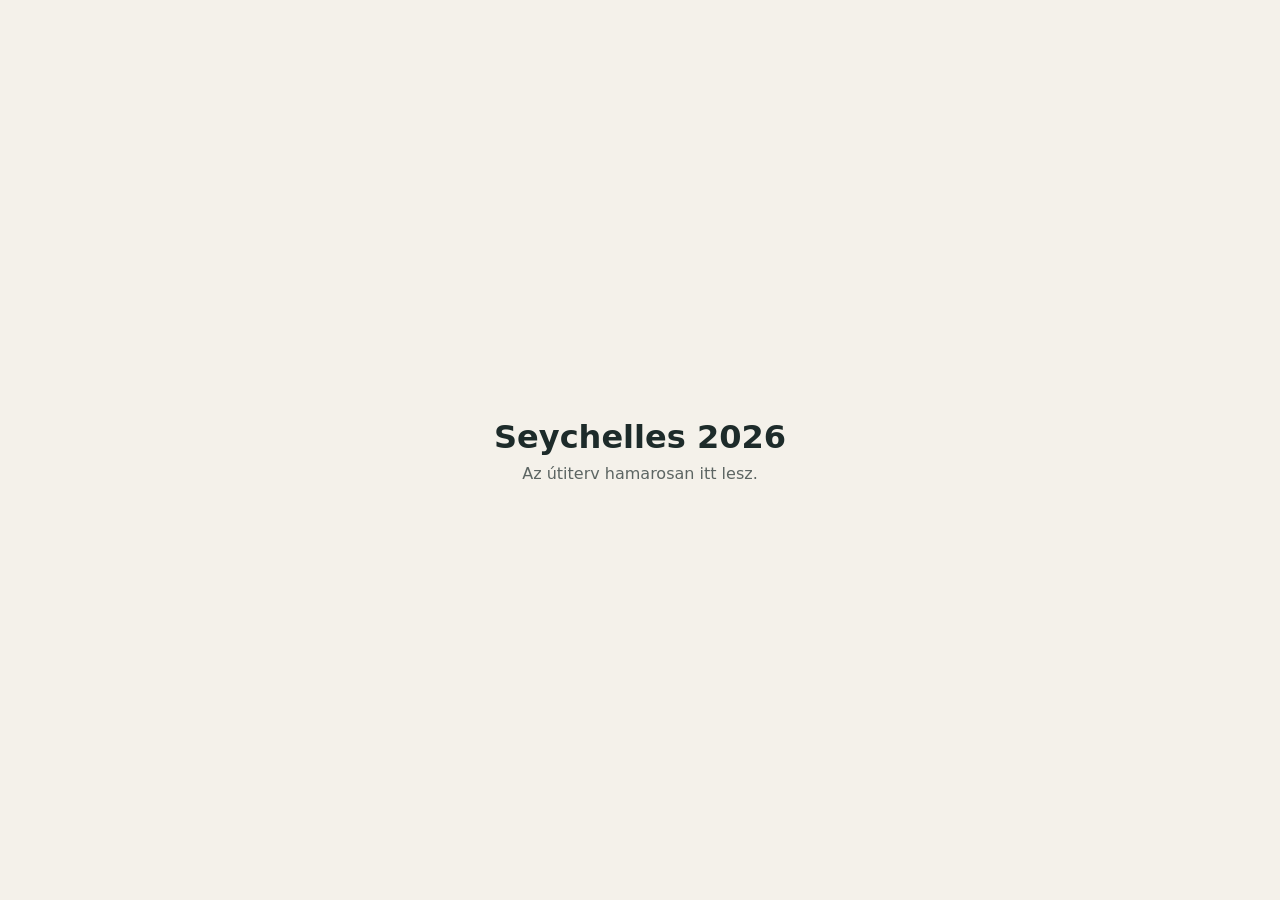
==== index.html @ c66d7e09 "update 2026-10-11 10:56" ====
<!doctype html>
<html lang="hu">
<head>
<meta charset="utf-8">
<meta name="viewport" content="width=device-width, initial-scale=1">
<meta name="robots" content="noindex, nofollow">
<title>Seychelles 2026</title>
<style>
  body { margin: 0; min-height: 100vh; display: grid; place-items: center; font-family: system-ui, sans-serif; background: #f4f1ea; color: #1d2b2a; padding: 16px; box-sizing: border-box; }
  main { max-width: 32rem; text-align: center; }
  h1 { font-weight: 600; margin: 0 0 .5rem; }
  p { margin: 0; opacity: .7; }
</style>
</head>
<body>
<main>
  <h1>Seychelles 2026</h1>
  <p>Az útiterv hamarosan itt lesz.</p>
</main>
</body>
</html>
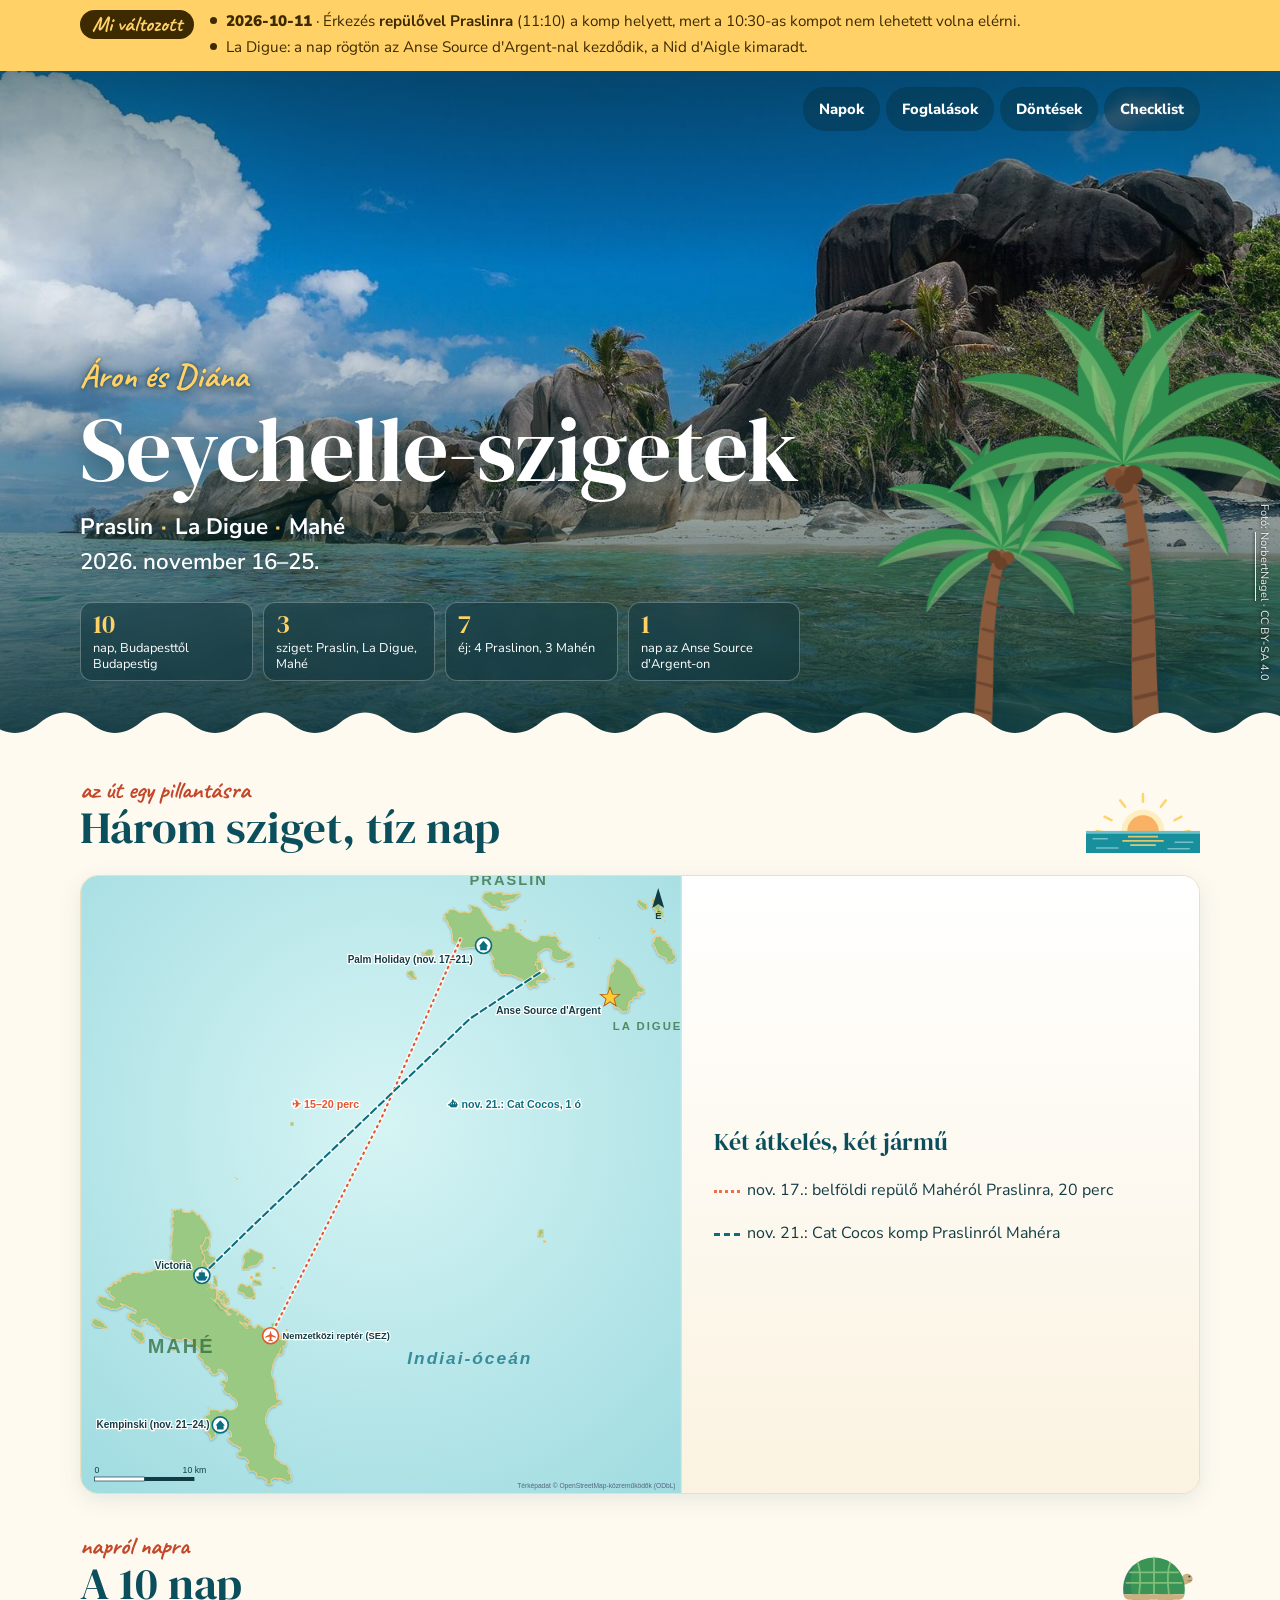
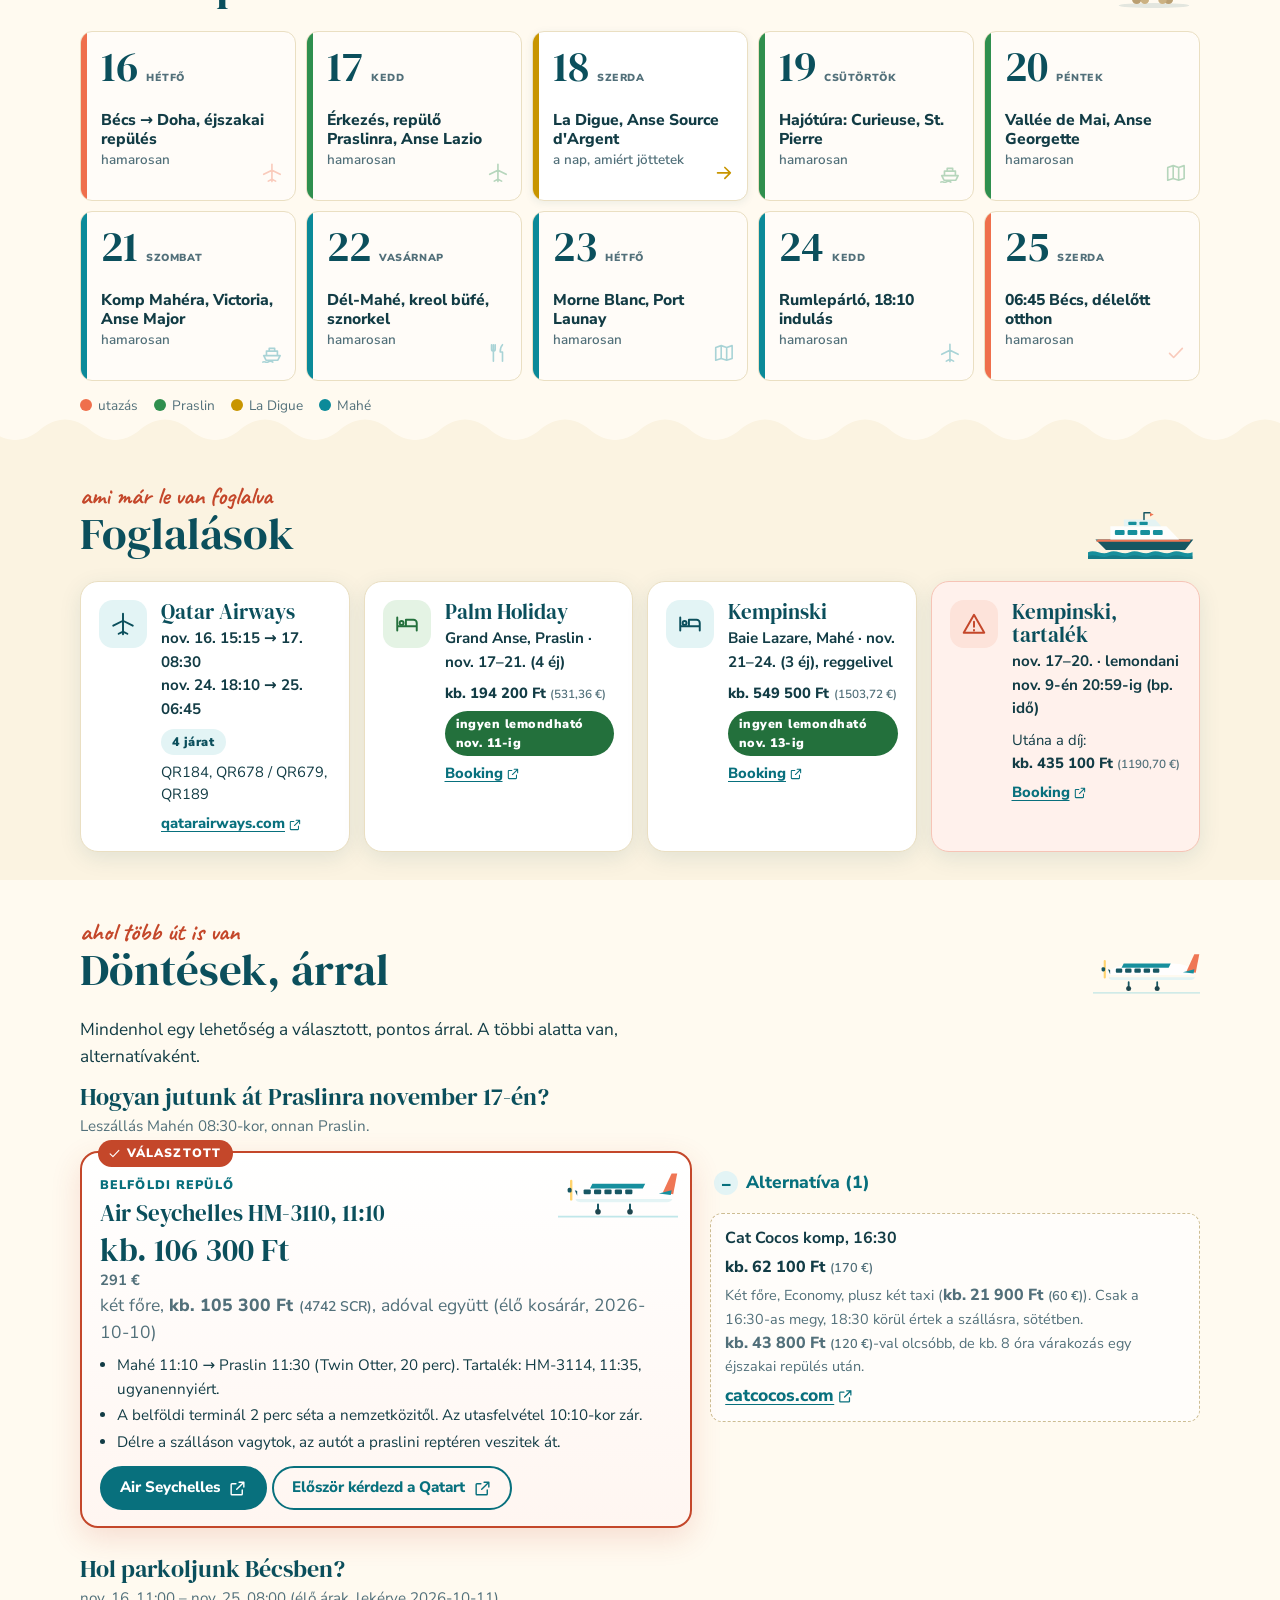
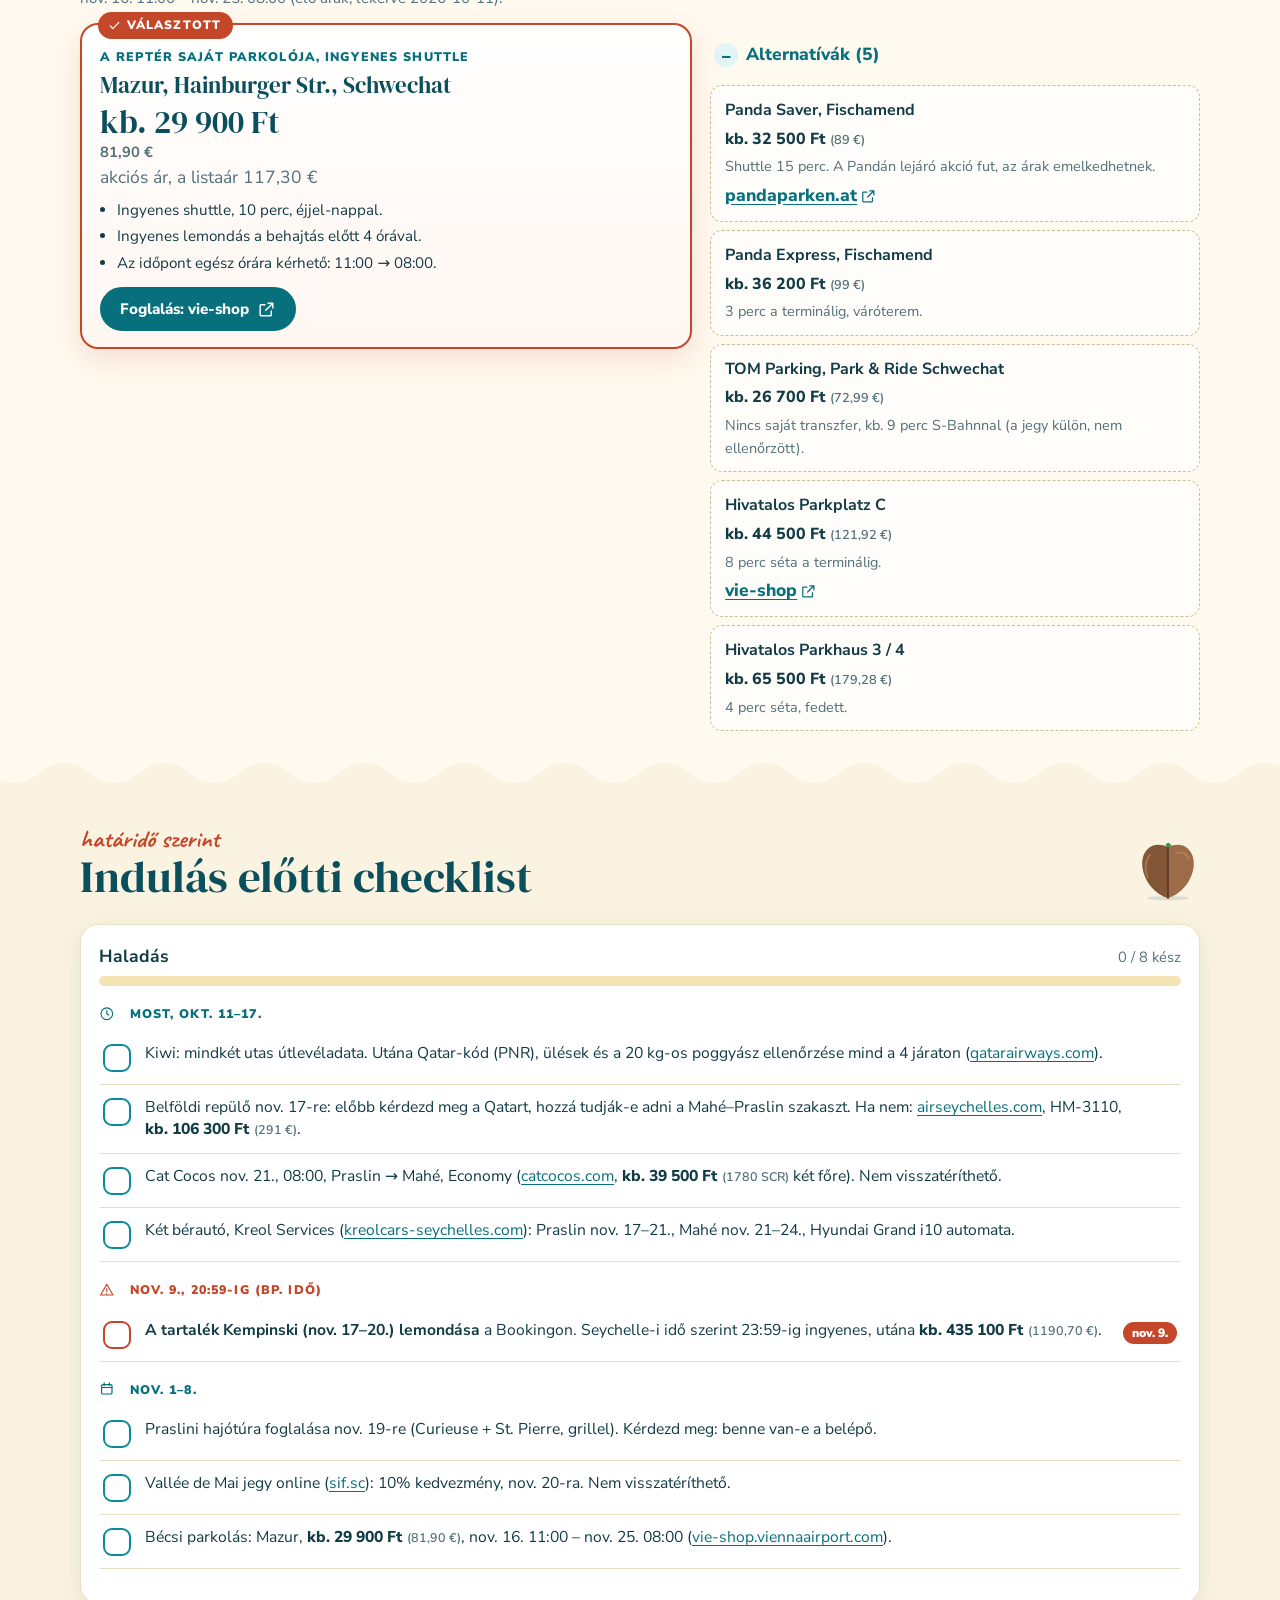
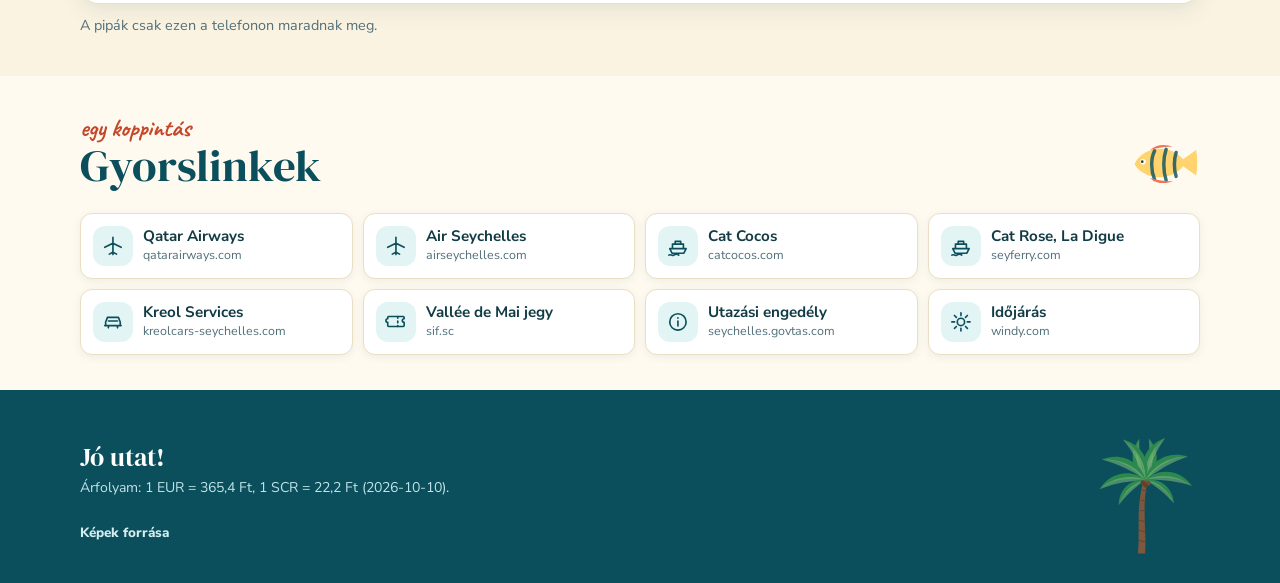
==== commit 7c5aedc1: "update 2026-10-11 11:18" ====
--- a/index.html
+++ b/index.html
@@ -2,20 +2,293 @@
 <html lang="hu">
 <head>
 <meta charset="utf-8">
-<meta name="viewport" content="width=device-width, initial-scale=1">
+<meta name="viewport" content="width=device-width,initial-scale=1,viewport-fit=cover">
+<meta name="theme-color" content="#0b4f5c">
 <meta name="robots" content="noindex, nofollow">
-<title>Seychelles 2026</title>
-<style>
-  body { margin: 0; min-height: 100vh; display: grid; place-items: center; font-family: system-ui, sans-serif; background: #f4f1ea; color: #1d2b2a; padding: 16px; box-sizing: border-box; }
-  main { max-width: 32rem; text-align: center; }
-  h1 { font-weight: 600; margin: 0 0 .5rem; }
-  p { margin: 0; opacity: .7; }
-</style>
+<meta name="rate-eur" content="365.4"><meta name="rate-scr" content="22.2"><meta name="rate-date" content="open.er-api.com, 2026-10-10">
+<title>Seychelle-szigetek 2026 | Áron és Diána útiterve</title>
+<meta name="description" content="Praslin, La Digue, Mahé: napi program, foglalások, döntések és checklist, 2026. november 16–25.">
+<link rel="preload" href="assets/fonts/DMSerifDisplay-Regular.woff" as="font" type="font/woff" crossorigin>
+<link rel="stylesheet" href="assets/css/site.css">
 </head>
 <body>
+
+<div class="changed" role="status">
+  <div class="wrap">
+    <span class="tag">Mi változott</span>
+    <ul>
+      <li><time datetime="2026-10-11">2026-10-11</time> · Érkezés <b>repülővel Praslinra</b> (11:10) a komp helyett, mert a 10:30-as kompot nem lehetett volna elérni.</li>
+      <li>La Digue: a nap rögtön az Anse Source d'Argent-nal kezdődik, a Nid d'Aigle kimaradt.</li>
+    </ul>
+  </div>
+</div>
+
+<header class="hero">
+  <img class="bg" src="assets/img/asda2.jpg" alt="Az Anse Source d'Argent gránitsziklái és a türkiz víz, La Digue" width="1600" height="1024" fetchpriority="high">
+  <img class="palm l" src="assets/ill/palm.svg" alt="">
+  <img class="palm r" src="assets/ill/palm.svg" alt="">
+  <nav class="topnav" aria-label="Fő menü">
+    <a href="#napok">Napok</a><a href="#foglalasok">Foglalások</a><a href="#dontesek">Döntések</a><a href="#checklist">Checklist</a>
+  </nav>
+  <div class="wrap">
+    <div class="who">Áron és Diána</div>
+    <h1>Seychelle-szigetek</h1>
+    <p class="route">Praslin<i>·</i>La Digue<i>·</i>Mahé<br><span style="font-weight:600">2026. november 16–25.</span></p>
+    <div class="stats">
+      <div class="stat"><b>10</b><span>nap, Budapesttől Budapestig</span></div>
+      <div class="stat"><b>3</b><span>sziget: Praslin, La Digue, Mahé</span></div>
+      <div class="stat"><b>7</b><span>éj: 4 Praslinon, 3 Mahén</span></div>
+      <div class="stat"><b>1</b><span>nap az Anse Source d'Argent-on</span></div>
+    </div>
+    <div class="count" data-countdown></div>
+  </div>
+  <div class="credit">Fotó: <a href="https://commons.wikimedia.org/wiki/File:Anse_Source_d%27Argent_-_La_Digue_-_Seychelles_-_03.jpg" target="_blank" rel="noopener">NorbertNagel</a> · CC BY-SA 4.0</div>
+</header>
+<div class="wave" aria-hidden="true"></div>
+
 <main>
-  <h1>Seychelles 2026</h1>
-  <p>Az útiterv hamarosan itt lesz.</p>
+<section class="sec" id="utvonal">
+  <div class="wrap">
+    <div class="sec-head">
+      <div><div class="kick">az út egy pillantásra</div><h2>Három sziget, tíz nap</h2></div>
+      <img class="deco" src="assets/ill/sun.svg" alt="" style="height:64px">
+    </div>
+    <div class="card mapcard">
+      <a href="assets/maps/map1.svg" aria-label="Térkép nagyban"><img src="assets/maps/map1.svg" alt="Térkép: Mahé, Praslin és La Digue, a repülő- és komputakkal" width="900" height="925" loading="lazy"></a>
+      <div class="legend">
+        <span><i style="border-color:#ef6f4c;border-top-style:dotted"></i>nov. 17.: belföldi repülő Mahéról Praslinra, 20 perc</span>
+        <span><i style="border-color:#0b6e7f;border-top-style:dashed"></i>nov. 21.: Cat Cocos komp Praslinról Mahéra</span>
+      </div>
+    </div>
+  </div>
+</section>
+
+<section class="sec" id="napok" style="padding-top:12px">
+  <div class="wrap">
+    <div class="sec-head">
+      <div><div class="kick">napról napra</div><h2>A 10 nap</h2></div>
+      <img class="deco" src="assets/ill/turtle.svg" alt="" style="height:60px">
+    </div>
+    <ol class="days">
+      <li><div class="day soon" data-i="tr" data-date="2026-11-16"><div class="n"><b>16</b><span>hétfő</span></div><div class="t">Bécs → Doha, éjszakai repülés<small>hamarosan</small></div><span class="go"><svg class="ic" aria-hidden="true"><use href="assets/icons.svg#plane"/></svg></span></div></li>
+      <li><div class="day soon" data-i="pr" data-date="2026-11-17"><div class="n"><b>17</b><span>kedd</span></div><div class="t">Érkezés, repülő Praslinra, Anse Lazio<small>hamarosan</small></div><span class="go"><svg class="ic" aria-hidden="true"><use href="assets/icons.svg#plane"/></svg></span></div></li>
+      <li><a class="day" href="nap-3.html" data-i="ld" data-date="2026-11-18"><div class="n"><b>18</b><span>szerda</span></div><div class="t">La Digue, Anse Source d'Argent<small>a nap, amiért jöttetek</small></div><span class="go"><svg class="ic" aria-hidden="true"><use href="assets/icons.svg#arrow"/></svg></span></a></li>
+      <li><div class="day soon" data-i="pr" data-date="2026-11-19"><div class="n"><b>19</b><span>csütörtök</span></div><div class="t">Hajótúra: Curieuse, St. Pierre<small>hamarosan</small></div><span class="go"><svg class="ic" aria-hidden="true"><use href="assets/icons.svg#ferry"/></svg></span></div></li>
+      <li><div class="day soon" data-i="pr" data-date="2026-11-20"><div class="n"><b>20</b><span>péntek</span></div><div class="t">Vallée de Mai, Anse Georgette<small>hamarosan</small></div><span class="go"><svg class="ic" aria-hidden="true"><use href="assets/icons.svg#map"/></svg></span></div></li>
+      <li><div class="day soon" data-i="ma" data-date="2026-11-21"><div class="n"><b>21</b><span>szombat</span></div><div class="t">Komp Mahéra, Victoria, Anse Major<small>hamarosan</small></div><span class="go"><svg class="ic" aria-hidden="true"><use href="assets/icons.svg#ferry"/></svg></span></div></li>
+      <li><div class="day soon" data-i="ma" data-date="2026-11-22"><div class="n"><b>22</b><span>vasárnap</span></div><div class="t">Dél-Mahé, kreol büfé, sznorkel<small>hamarosan</small></div><span class="go"><svg class="ic" aria-hidden="true"><use href="assets/icons.svg#fork"/></svg></span></div></li>
+      <li><div class="day soon" data-i="ma" data-date="2026-11-23"><div class="n"><b>23</b><span>hétfő</span></div><div class="t">Morne Blanc, Port Launay<small>hamarosan</small></div><span class="go"><svg class="ic" aria-hidden="true"><use href="assets/icons.svg#map"/></svg></span></div></li>
+      <li><div class="day soon" data-i="ma" data-date="2026-11-24"><div class="n"><b>24</b><span>kedd</span></div><div class="t">Rumlepárló, 18:10 indulás<small>hamarosan</small></div><span class="go"><svg class="ic" aria-hidden="true"><use href="assets/icons.svg#plane"/></svg></span></div></li>
+      <li><div class="day soon" data-i="tr" data-date="2026-11-25"><div class="n"><b>25</b><span>szerda</span></div><div class="t">06:45 Bécs, délelőtt otthon<small>hamarosan</small></div><span class="go"><svg class="ic" aria-hidden="true"><use href="assets/icons.svg#check"/></svg></span></div></li>
+    </ol>
+    <div class="dlegend"><span style="--c:var(--coral)">utazás</span><span style="--c:var(--palm)">Praslin</span><span style="--c:var(--gold)">La Digue</span><span style="--c:var(--lagoon)">Mahé</span></div>
+  </div>
+</section>
+
+<div class="wave sand" aria-hidden="true"></div>
+<section class="sec sand" id="foglalasok" style="margin-top:-1px">
+  <div class="wrap">
+    <div class="sec-head">
+      <div><div class="kick">ami már le van foglalva</div><h2>Foglalások</h2></div>
+      <img class="deco" src="assets/ill/ferry.svg" alt="" style="height:56px">
+    </div>
+    <div class="bk">
+      <article class="card">
+        <div class="ico"><svg class="ic" aria-hidden="true"><use href="assets/icons.svg#plane"/></svg></div>
+        <h3>Qatar Airways</h3>
+        <div class="when">nov. 16. 15:15 → 17. 08:30<br>nov. 24. 18:10 → 25. 06:45</div>
+        <div class="meta"><span class="chip">4 járat</span> <span>QR184, QR678 / QR679, QR189</span> <a class="lnk" href="https://www.qatarairways.com" target="_blank" rel="noopener">qatarairways.com<svg class="ic" aria-hidden="true"><use href="assets/icons.svg#ext"/></svg></a></div>
+      </article>
+      <article class="card">
+        <div class="ico" style="background:#e4f3e4;color:var(--palm-d)"><svg class="ic" aria-hidden="true"><use href="assets/icons.svg#bed"/></svg></div>
+        <h3>Palm Holiday</h3>
+        <div class="when">Grand Anse, Praslin · nov. 17–21. (4&nbsp;éj)</div>
+        <div class="meta"><span class="ar"><span class="ar-ft">kb. 194 200 Ft</span><span class="ar-eredeti">531,36 €</span></span> <span class="chip ok">ingyen lemondható nov. 11-ig</span> <a class="lnk" href="https://www.booking.com" target="_blank" rel="noopener">Booking<svg class="ic" aria-hidden="true"><use href="assets/icons.svg#ext"/></svg></a></div>
+      </article>
+      <article class="card">
+        <div class="ico"><svg class="ic" aria-hidden="true"><use href="assets/icons.svg#bed"/></svg></div>
+        <h3>Kempinski</h3>
+        <div class="when">Baie Lazare, Mahé · nov. 21–24. (3&nbsp;éj), reggelivel</div>
+        <div class="meta"><span class="ar"><span class="ar-ft">kb. 549 500 Ft</span><span class="ar-eredeti">1503,72 €</span></span> <span class="chip ok">ingyen lemondható nov. 13-ig</span> <a class="lnk" href="https://www.booking.com" target="_blank" rel="noopener">Booking<svg class="ic" aria-hidden="true"><use href="assets/icons.svg#ext"/></svg></a></div>
+      </article>
+      <article class="card crit">
+        <div class="ico" style="background:#fde3da;color:var(--coral-d)"><svg class="ic" aria-hidden="true"><use href="assets/icons.svg#alert"/></svg></div>
+        <h3>Kempinski, tartalék</h3>
+        <div class="when">nov. 17–20. · lemondani nov. 9-én 20:59-ig (bp. idő)</div>
+        <div class="meta"><span>Utána a díj: <span class="ar"><span class="ar-ft">kb. 435 100 Ft</span><span class="ar-eredeti">1190,70 €</span></span></span> <a class="lnk" href="https://www.booking.com" target="_blank" rel="noopener">Booking<svg class="ic" aria-hidden="true"><use href="assets/icons.svg#ext"/></svg></a></div>
+      </article>
+    </div>
+  </div>
+</section>
+
+<section class="sec" id="dontesek">
+  <div class="wrap">
+    <div class="sec-head">
+      <div><div class="kick">ahol több út is van</div><h2>Döntések, árral</h2></div>
+      <img class="deco" src="assets/ill/twinotter.svg" alt="" style="height:50px">
+    </div>
+    <p class="lead">Mindenhol egy lehetőség a választott, pontos árral. A többi alatta van, alternatívaként.</p>
+
+    <section class="optgroup" aria-labelledby="g1">
+      <h3 id="g1">Hogyan jutunk át Praslinra november 17-én?</h3>
+      <p class="q">Leszállás Mahén 08:30-kor, onnan Praslin.</p>
+      <div class="grid2">
+        <article class="opt sel">
+          <span class="flag"><svg class="ic" aria-hidden="true"><use href="assets/icons.svg#check"/></svg>Választott</span>
+          <img class="illo" src="assets/ill/twinotter.svg" alt="">
+          <h4>Belföldi repülő</h4>
+          <h3>Air Seychelles HM-3110, 11:10</h3>
+          <div class="big"><span class="ar"><span class="ar-ft">kb. 106 300 Ft</span><span class="ar-eredeti">291 €</span></span></div>
+          <p class="small" style="margin:2px 0 0;color:var(--muted)">két főre, <span class="ar"><span class="ar-ft">kb. 105 300 Ft</span><span class="ar-eredeti">4742 SCR</span></span>, adóval együtt (élő kosárár, 2026-10-10)</p>
+          <ul>
+            <li>Mahé 11:10 → Praslin 11:30 (Twin Otter, 20 perc). Tartalék: HM-3114, 11:35, ugyanennyiért.</li>
+            <li>A belföldi terminál 2 perc séta a nemzetközitől. Az utasfelvétel 10:10-kor zár.</li>
+            <li>Délre a szálláson vagytok, az autót a praslini reptéren veszitek át.</li>
+          </ul>
+          <a class="btn" href="https://www.airseychelles.com" target="_blank" rel="noopener">Air Seychelles<svg class="ic" aria-hidden="true"><use href="assets/icons.svg#ext"/></svg></a>
+          <a class="btn ghost" href="https://www.qatarairways.com" target="_blank" rel="noopener">Először kérdezd a Qatart<svg class="ic" aria-hidden="true"><use href="assets/icons.svg#ext"/></svg></a>
+        </article>
+        <details class="alts" open>
+          <summary>Alternatíva (1)</summary>
+          <div class="alt">
+            <b>Cat Cocos komp, 16:30</b>
+            <span class="ar"><span class="ar-ft">kb. 62 100 Ft</span><span class="ar-eredeti">170 €</span></span>
+            <p>Két főre, Economy, plusz két taxi (<span class="ar"><span class="ar-ft">kb. 21 900 Ft</span><span class="ar-eredeti">60 €</span></span>). Csak a 16:30-as megy, 18:30 körül értek a szállásra, sötétben. <span class="ar"><span class="ar-ft">kb. 43 800 Ft</span><span class="ar-eredeti">120 €</span></span>-val olcsóbb, de kb. 8 óra várakozás egy éjszakai repülés után.</p>
+            <a class="lnk" href="https://www.catcocos.com" target="_blank" rel="noopener">catcocos.com<svg class="ic" aria-hidden="true"><use href="assets/icons.svg#ext"/></svg></a>
+          </div>
+        </details>
+      </div>
+    </section>
+
+    <section class="optgroup" aria-labelledby="g2">
+      <h3 id="g2">Hol parkoljunk Bécsben?</h3>
+      <p class="q">nov. 16. 11:00 – nov. 25. 08:00 (élő árak, lekérve 2026-10-11).</p>
+      <div class="grid2">
+        <article class="opt sel">
+          <span class="flag"><svg class="ic" aria-hidden="true"><use href="assets/icons.svg#check"/></svg>Választott</span>
+          <h4>A reptér saját parkolója, ingyenes shuttle</h4>
+          <h3>Mazur, Hainburger Str., Schwechat</h3>
+          <div class="big"><span class="ar"><span class="ar-ft">kb. 29 900 Ft</span><span class="ar-eredeti">81,90 €</span></span></div>
+          <p class="small" style="margin:2px 0 0;color:var(--muted)">akciós ár, a listaár 117,30 €</p>
+          <ul>
+            <li>Ingyenes shuttle, 10 perc, éjjel-nappal.</li>
+            <li>Ingyenes lemondás a behajtás előtt 4 órával.</li>
+            <li>Az időpont egész órára kérhető: 11:00 → 08:00.</li>
+          </ul>
+          <a class="btn" href="https://vie-shop.viennaairport.com/" target="_blank" rel="noopener">Foglalás: vie-shop<svg class="ic" aria-hidden="true"><use href="assets/icons.svg#ext"/></svg></a>
+        </article>
+        <details class="alts" open>
+          <summary>Alternatívák (5)</summary>
+          <div class="alt">
+            <b>Panda Saver, Fischamend</b>
+            <span class="ar"><span class="ar-ft">kb. 32 500 Ft</span><span class="ar-eredeti">89 €</span></span>
+            <p>Shuttle 15 perc. A Pandán lejáró akció fut, az árak emelkedhetnek.</p>
+            <a class="lnk" href="https://pandaparken.at/hu" target="_blank" rel="noopener">pandaparken.at<svg class="ic" aria-hidden="true"><use href="assets/icons.svg#ext"/></svg></a>
+          </div>
+          <div class="alt">
+            <b>Panda Express, Fischamend</b>
+            <span class="ar"><span class="ar-ft">kb. 36 200 Ft</span><span class="ar-eredeti">99 €</span></span>
+            <p>3 perc a terminálig, váróterem.</p>
+          </div>
+          <div class="alt">
+            <b>TOM Parking, Park &amp; Ride Schwechat</b>
+            <span class="ar"><span class="ar-ft">kb. 26 700 Ft</span><span class="ar-eredeti">72,99 €</span></span>
+            <p>Nincs saját transzfer, kb. 9 perc S-Bahnnal (a jegy külön, nem ellenőrzött).</p>
+          </div>
+          <div class="alt">
+            <b>Hivatalos Parkplatz C</b>
+            <span class="ar"><span class="ar-ft">kb. 44 500 Ft</span><span class="ar-eredeti">121,92 €</span></span>
+            <p>8 perc séta a terminálig.</p>
+            <a class="lnk" href="https://vie-shop.viennaairport.com/" target="_blank" rel="noopener">vie-shop<svg class="ic" aria-hidden="true"><use href="assets/icons.svg#ext"/></svg></a>
+          </div>
+          <div class="alt">
+            <b>Hivatalos Parkhaus 3 / 4</b>
+            <span class="ar"><span class="ar-ft">kb. 65 500 Ft</span><span class="ar-eredeti">179,28 €</span></span>
+            <p>4 perc séta, fedett.</p>
+          </div>
+        </details>
+      </div>
+    </section>
+  </div>
+</section>
+
+<div class="wave sand" aria-hidden="true"></div>
+<section class="sec sand" id="checklist" style="margin-top:-1px">
+  <div class="wrap">
+    <div class="sec-head">
+      <div><div class="kick">határidő szerint</div><h2>Indulás előtti checklist</h2></div>
+      <img class="deco" src="assets/ill/cocodemer.svg" alt="" style="height:64px">
+    </div>
+    <div class="card" id="cl-main">
+      <div style="display:flex;justify-content:space-between;align-items:baseline;gap:12px"><b>Haladás</b><span data-progress-label class="small" style="color:var(--muted)"></span></div>
+      <div class="prog" data-progress="#cl-main"><i></i></div>
+
+      <div class="cl-group">
+        <h4><svg class="ic" aria-hidden="true"><use href="assets/icons.svg#clock"/></svg>Most, okt. 11–17.</h4>
+        <label class="chk"><input type="checkbox" data-k="kiwi"><span class="box"><svg class="ic" aria-hidden="true"><use href="assets/icons.svg#check"/></svg></span><span class="tx">Kiwi: mindkét utas útlevéladata. Utána Qatar-kód (PNR), ülések és a 20 kg-os poggyász ellenőrzése mind a 4 járaton (<a href="https://www.qatarairways.com" target="_blank" rel="noopener">qatarairways.com</a>).</span><span class="due"></span></label>
+        <label class="chk"><input type="checkbox" data-k="belfoldi"><span class="box"><svg class="ic" aria-hidden="true"><use href="assets/icons.svg#check"/></svg></span><span class="tx">Belföldi repülő nov. 17-re: előbb kérdezd meg a Qatart, hozzá tudják-e adni a Mahé–Praslin szakaszt. Ha nem: <a href="https://www.airseychelles.com" target="_blank" rel="noopener">airseychelles.com</a>, HM-3110, <span class="ar"><span class="ar-ft">kb. 106 300 Ft</span><span class="ar-eredeti">291 €</span></span>.</span><span class="due"></span></label>
+        <label class="chk"><input type="checkbox" data-k="catcocos"><span class="box"><svg class="ic" aria-hidden="true"><use href="assets/icons.svg#check"/></svg></span><span class="tx">Cat Cocos nov. 21., 08:00, Praslin → Mahé, Economy (<a href="https://www.catcocos.com" target="_blank" rel="noopener">catcocos.com</a>, <span class="ar"><span class="ar-ft">kb. 39 500 Ft</span><span class="ar-eredeti">1780 SCR</span></span> két főre). Nem visszatéríthető.</span><span class="due"></span></label>
+        <label class="chk"><input type="checkbox" data-k="auto"><span class="box"><svg class="ic" aria-hidden="true"><use href="assets/icons.svg#check"/></svg></span><span class="tx">Két bérautó, Kreol Services (<a href="https://www.kreolcars-seychelles.com" target="_blank" rel="noopener">kreolcars-seychelles.com</a>): Praslin nov. 17–21., Mahé nov. 21–24., Hyundai Grand i10 automata.</span><span class="due"></span></label>
+      </div>
+
+      <div class="cl-group">
+        <h4 style="color:var(--coral-d)"><svg class="ic" aria-hidden="true"><use href="assets/icons.svg#alert"/></svg>Nov. 9., 20:59-ig (bp. idő)</h4>
+        <label class="chk crit"><input type="checkbox" data-k="kempinski-tartalek"><span class="box"><svg class="ic" aria-hidden="true"><use href="assets/icons.svg#check"/></svg></span><span class="tx"><b>A tartalék Kempinski (nov. 17–20.) lemondása</b> a Bookingon. Seychelle-i idő szerint 23:59-ig ingyenes, utána <span class="ar"><span class="ar-ft">kb. 435 100 Ft</span><span class="ar-eredeti">1190,70 €</span></span>.</span><span class="due">nov. 9.</span></label>
+      </div>
+
+      <div class="cl-group">
+        <h4><svg class="ic" aria-hidden="true"><use href="assets/icons.svg#calendar"/></svg>Nov. 1–8.</h4>
+        <label class="chk"><input type="checkbox" data-k="hajotura"><span class="box"><svg class="ic" aria-hidden="true"><use href="assets/icons.svg#check"/></svg></span><span class="tx">Praslini hajótúra foglalása nov. 19-re (Curieuse + St. Pierre, grillel). Kérdezd meg: benne van-e a belépő.</span><span class="due"></span></label>
+        <label class="chk"><input type="checkbox" data-k="vdm"><span class="box"><svg class="ic" aria-hidden="true"><use href="assets/icons.svg#check"/></svg></span><span class="tx">Vallée de Mai jegy online (<a href="https://www.sif.sc" target="_blank" rel="noopener">sif.sc</a>): 10% kedvezmény, nov. 20-ra. Nem visszatéríthető.</span><span class="due"></span></label>
+        <label class="chk"><input type="checkbox" data-k="parkolas"><span class="box"><svg class="ic" aria-hidden="true"><use href="assets/icons.svg#check"/></svg></span><span class="tx">Bécsi parkolás: Mazur, <span class="ar"><span class="ar-ft">kb. 29 900 Ft</span><span class="ar-eredeti">81,90 €</span></span>, nov. 16. 11:00 – nov. 25. 08:00 (<a href="https://vie-shop.viennaairport.com/" target="_blank" rel="noopener">vie-shop.viennaairport.com</a>).</span><span class="due"></span></label>
+      </div>
+    </div>
+    <p class="small" style="margin-top:10px;color:var(--muted);font-size:.9rem">A pipák csak ezen a telefonon maradnak meg.</p>
+  </div>
+</section>
+
+<section class="sec" id="linkek">
+  <div class="wrap">
+    <div class="sec-head">
+      <div><div class="kick">egy koppintás</div><h2>Gyorslinkek</h2></div>
+      <img class="deco" src="assets/ill/fish.svg" alt="" style="height:54px">
+    </div>
+    <div class="ql">
+      <a href="https://www.qatarairways.com" target="_blank" rel="noopener"><span class="qi"><svg class="ic" aria-hidden="true"><use href="assets/icons.svg#plane"/></svg></span><span><b>Qatar Airways</b><small>qatarairways.com</small></span></a>
+      <a href="https://www.airseychelles.com" target="_blank" rel="noopener"><span class="qi"><svg class="ic" aria-hidden="true"><use href="assets/icons.svg#plane"/></svg></span><span><b>Air Seychelles</b><small>airseychelles.com</small></span></a>
+      <a href="https://www.catcocos.com" target="_blank" rel="noopener"><span class="qi"><svg class="ic" aria-hidden="true"><use href="assets/icons.svg#ferry"/></svg></span><span><b>Cat Cocos</b><small>catcocos.com</small></span></a>
+      <a href="https://www.seyferry.com" target="_blank" rel="noopener"><span class="qi"><svg class="ic" aria-hidden="true"><use href="assets/icons.svg#ferry"/></svg></span><span><b>Cat Rose, La Digue</b><small>seyferry.com</small></span></a>
+      <a href="https://www.kreolcars-seychelles.com" target="_blank" rel="noopener"><span class="qi"><svg class="ic" aria-hidden="true"><use href="assets/icons.svg#car"/></svg></span><span><b>Kreol Services</b><small>kreolcars-seychelles.com</small></span></a>
+      <a href="https://www.sif.sc" target="_blank" rel="noopener"><span class="qi"><svg class="ic" aria-hidden="true"><use href="assets/icons.svg#ticket"/></svg></span><span><b>Vallée de Mai jegy</b><small>sif.sc</small></span></a>
+      <a href="https://seychelles.govtas.com" target="_blank" rel="noopener"><span class="qi"><svg class="ic" aria-hidden="true"><use href="assets/icons.svg#info"/></svg></span><span><b>Utazási engedély</b><small>seychelles.govtas.com</small></span></a>
+      <a href="https://www.windy.com" target="_blank" rel="noopener"><span class="qi"><svg class="ic" aria-hidden="true"><use href="assets/icons.svg#sun"/></svg></span><span><b>Időjárás</b><small>windy.com</small></span></a>
+    </div>
+  </div>
+</section>
 </main>
+
+<footer class="foot">
+  <div class="wave deep" aria-hidden="true"></div>
+  <div class="wrap">
+    <img class="palm" src="assets/ill/palm.svg" alt="">
+    <h3>Jó utat!</h3>
+    <p class="rates" data-rates>Árfolyam: 1 EUR = 365,4 Ft, 1 SCR = 22,2 Ft (2026-10-10).</p>
+    <details>
+      <summary>Képek forrása</summary>
+      <ul>
+        <li><a href="https://commons.wikimedia.org/wiki/File:Anse_Source_d%27Argent_-_La_Digue_-_Seychelles_-_03.jpg" target="_blank" rel="noopener">Anse Source d&#x27;Argent - La Digue - Seychelles - 03.jpg</a>, NorbertNagel, CC BY-SA 4.0</li>
+      </ul>
+      <p>Térképadat © OpenStreetMap-közreműködők (ODbL). Az illusztrációk saját rajzok.</p>
+    </details>
+  </div>
+</footer>
+
+<nav class="tabs" aria-label="Alsó menü">
+  <a href="#utvonal" aria-current="page"><svg class="ic" aria-hidden="true"><use href="assets/icons.svg#map"/></svg>Útvonal</a>
+  <a href="#napok"><svg class="ic" aria-hidden="true"><use href="assets/icons.svg#calendar"/></svg>Napok</a>
+  <a href="#foglalasok"><svg class="ic" aria-hidden="true"><use href="assets/icons.svg#ticket"/></svg>Foglalások</a>
+  <a href="#checklist"><svg class="ic" aria-hidden="true"><use href="assets/icons.svg#list"/></svg>Checklist</a>
+</nav>
+<script src="assets/js/site.js" defer></script>
 </body>
 </html>
--- a/assets/css/site.css
+++ b/assets/css/site.css
@@ -0,0 +1,308 @@
+/* Seychelle útiterv: mobile-first design system.
+   Tokens first, then base, layout, components. No build step. */
+@font-face{font-family:"DM Serif Display";src:url(../fonts/DMSerifDisplay-Regular.woff) format("woff");font-display:swap}
+@font-face{font-family:"Caveat";src:url(../fonts/Caveat.woff) format("woff");font-weight:400 700;font-display:swap}
+@font-face{font-family:"Nunito Sans";src:url(../fonts/NunitoSans.woff) format("woff");font-weight:200 1000;font-display:swap}
+
+:root{
+  --deep:#0b4f5c; --deep2:#082f38; --lagoon:#0b8a99; --lagoon-d:#08707d; --foam:#e3f4f5;
+  --paper:#fffaf0; --sand:#fbf3e1; --sand2:#f3e3b5; --line:#eadfc2;
+  --coral:#ef6f4c; --coral-d:#c4472a; --sun:#ffd166; --sun-d:#9a6a00;
+  --palm:#2f8f4e; --palm-d:#23703c; --leaf:#8fc77e; --gold:#c89500;
+  --ink:#123c45; --muted:#52707a; --white:#fff;
+  --r:18px; --r-s:12px; --shadow:0 6px 22px rgba(11,79,92,.10); --shadow-s:0 2px 8px rgba(11,79,92,.08);
+  --serif:"DM Serif Display",Georgia,serif; --hand:"Caveat","Bradley Hand",cursive;
+  --sans:"Nunito Sans","Avenir Next",system-ui,-apple-system,"Segoe UI",sans-serif;
+}
+*{box-sizing:border-box}
+html{-webkit-text-size-adjust:100%;scroll-behavior:smooth}
+body{margin:0;background:var(--paper);color:var(--ink);font:400 17px/1.55 var(--sans);padding-bottom:84px;
+  -webkit-font-smoothing:antialiased}
+img,svg{max-width:100%}
+a{color:var(--lagoon-d);text-underline-offset:3px}
+h1,h2,h3{font-family:var(--serif);font-weight:400;color:var(--deep);margin:0;line-height:1.12}
+h4{margin:0 0 6px;font-size:.78rem;text-transform:uppercase;letter-spacing:.09em;color:var(--lagoon-d);font-weight:900}
+p{margin:0 0 .8em}
+.wrap{width:min(1120px,100% - 32px);margin-inline:auto}
+.sr{position:absolute;left:-9999px}
+.ic{width:1.25em;height:1.25em;flex:none;vertical-align:-.22em}
+:focus-visible{outline:3px solid var(--coral);outline-offset:3px;border-radius:6px}
+
+/* "Mi változott" band: top of every page */
+.changed{background:var(--sun);color:#3d2a00;font-size:.95rem}
+.changed .wrap{display:flex;gap:10px 16px;align-items:flex-start;padding:10px 0;flex-wrap:wrap}
+.changed .tag{font-family:var(--hand);font-weight:700;font-size:1.35rem;line-height:1;background:#3d2a00;color:var(--sun);padding:3px 12px 4px;border-radius:999px}
+.changed time{font-weight:900}
+.changed ul{margin:0;padding:0;list-style:none;flex:1 1 280px}
+.changed li{margin:0 0 2px}
+.changed li::before{content:"";display:inline-block;width:7px;height:7px;border-radius:50%;background:#3d2a00;margin:0 9px 2px 0}
+
+/* Hero */
+.hero{position:relative;color:#fff;background:var(--deep);isolation:isolate;overflow:hidden;
+  min-height:min(74svh,760px);display:flex;flex-direction:column;justify-content:flex-end;padding:64px 0 56px}
+.hero>.bg{position:absolute;inset:0;width:100%;height:100%;object-fit:cover;object-position:64% 80%;z-index:-3}
+.hero::before{content:"";position:absolute;inset:0;z-index:-2;
+  background:linear-gradient(180deg,rgba(8,47,56,.55) 0%,rgba(8,47,56,.06) 30%,rgba(8,47,56,.35) 62%,rgba(8,47,56,.9) 100%)}
+.hero .palm{display:none;position:absolute;bottom:-12px;z-index:-1;pointer-events:none;filter:drop-shadow(0 6px 10px rgba(8,47,56,.35))}
+.hero .who{text-shadow:0 2px 12px rgba(8,47,56,.85),0 0 3px rgba(8,47,56,.6);font-family:var(--hand);font-weight:700;font-size:clamp(1.5rem,5vw,2.1rem);color:var(--sun);line-height:1;margin-bottom:6px}
+.hero h1{color:#fff;font-size:clamp(2.7rem,12vw,5.6rem);letter-spacing:-.01em;text-shadow:0 3px 24px rgba(8,47,56,.55)}
+.hero .route{font-size:clamp(1.05rem,3.4vw,1.4rem);margin:10px 0 22px;font-weight:700;text-shadow:0 2px 12px rgba(8,47,56,.6)}
+.hero .route i{font-style:normal;color:var(--sun);margin:0 .35em}
+.stats{display:grid;grid-template-columns:1fr 1fr;gap:10px;max-width:720px}
+.stat{background:rgba(8,47,56,.46);backdrop-filter:blur(8px);-webkit-backdrop-filter:blur(8px);border:1px solid rgba(255,255,255,.28);border-radius:var(--r-s);padding:8px 12px}
+.stat b{display:block;font-family:var(--serif);font-weight:400;font-size:1.65rem;line-height:1;color:var(--sun)}
+.stat span{font-size:.8rem;line-height:1.25;display:block;margin-top:3px}
+.count{display:inline-flex;gap:8px;align-items:center;margin-top:16px;background:var(--coral-d);color:#fff;border-radius:999px;padding:7px 16px;font-weight:800;font-size:.95rem}
+.count:empty{display:none}
+.hero>.credit,.dayhero>.credit{position:absolute;right:8px;bottom:56px;writing-mode:vertical-rl;font-size:.68rem;color:rgba(255,255,255,.9);text-shadow:0 1px 3px rgba(0,0,0,.7);z-index:2}
+.ph .credit{position:absolute;right:10px;top:8px;font-size:.68rem;color:rgba(255,255,255,.92);text-shadow:0 1px 3px rgba(0,0,0,.7)}
+.hero>.credit a,.dayhero>.credit a,.ph .credit a{color:inherit}
+.wave{height:34px;margin-top:-33px;position:relative;z-index:1;background:url(../ill/wave-paper.svg) repeat-x bottom/200px 100%}
+.wave.sand{background-image:url(../ill/wave-sand.svg)}
+.wave.deep{background-image:url(../ill/wave-deep.svg);margin-top:0;transform:scaleY(-1);margin-bottom:-1px}
+
+/* Sections */
+.sec{padding:40px 0 28px}
+.sec.sand{background:var(--sand)}
+.sec-head{display:flex;align-items:flex-end;justify-content:space-between;gap:16px;margin-bottom:22px}
+.sec-head .kick{font-family:var(--hand);font-weight:700;font-size:1.55rem;line-height:1;color:var(--coral-d)}
+.sec-head h2{font-size:clamp(1.9rem,6vw,2.8rem)}
+.sec-head .deco{height:74px;width:auto;flex:none;opacity:.95}
+.lead{font-size:1.08rem;max-width:62ch}
+.card{background:#fff;border-radius:var(--r);box-shadow:var(--shadow);padding:18px 18px 16px;border:1px solid var(--line)}
+.card.flat{box-shadow:none}
+.card.tint{background:var(--foam);border-color:#c9e6e9}
+.card.warm{background:var(--sand);border-color:var(--sand2)}
+.card.crit{background:#fff1ec;border-color:#f6c4b6}
+.card.crit h4{color:var(--coral-d)}
+.card.go{background:#eef7ea;border-color:#cfe6c6}.card.go h4{color:var(--palm-d)}
+.grid{display:grid;gap:16px}
+.chip{display:inline-flex;align-items:center;gap:6px;font-size:.78rem;font-weight:900;letter-spacing:.04em;padding:3px 11px;border-radius:999px;background:var(--foam);color:var(--deep)}
+.chip.crit{background:var(--coral-d);color:#fff}
+.chip.ok{background:var(--palm-d);color:#fff}
+.chip.sun{background:var(--sun);color:#3d2a00}
+
+/* Prices (build output): <span class="ar"><span class="ar-ft">kb. 106 300 Ft</span><span class="ar-eredeti">291 €</span></span>
+   Forint is primary, the original currency is secondary and smaller. HUF items have only .ar-ft. */
+.ar{white-space:nowrap}
+.ar-ft{font-weight:800}
+.ar-eredeti{font-weight:600;font-size:.8em;color:var(--muted);margin-left:.4em}
+.ar-eredeti::before{content:"("}.ar-eredeti::after{content:")"}
+.big .ar{white-space:normal}
+.big .ar-ft{display:block;font-family:var(--serif);font-weight:400;font-size:2rem;color:var(--deep);line-height:1.05}
+.big .ar-eredeti{display:block;margin:2px 0 0;font:700 .92rem var(--sans)}
+.big .ar-eredeti::before,.big .ar-eredeti::after,.fact .ar-eredeti::before,.fact .ar-eredeti::after{content:none}
+.fact .v .ar-ft{display:block}
+.fact .v .ar-eredeti{display:block;margin:0;font:700 .74rem var(--sans)}
+.alt .ar{font-size:1rem}
+
+/* Buttons and links */
+.btn{display:inline-flex;align-items:center;gap:8px;min-height:44px;padding:0 18px;border-radius:999px;background:var(--lagoon-d);color:#fff;
+  font-weight:800;font-size:.95rem;text-decoration:none;border:2px solid var(--lagoon-d)}
+.btn:hover{background:var(--deep);border-color:var(--deep)}
+.btn.ghost{background:transparent;color:var(--lagoon-d)}
+.btn.ghost:hover{background:var(--foam)}
+.btn.coral{background:var(--coral-d);border-color:var(--coral-d)}
+.lnk{font-weight:800;white-space:nowrap}
+.lnk .ic{width:.95em;height:.95em;margin-left:3px}
+
+/* Overview map */
+.mapcard{padding:0;overflow:hidden;position:relative}
+.mapcard img{display:block;width:100%;height:auto}
+.legend{display:flex;flex-wrap:wrap;gap:6px 18px;padding:12px 16px;font-size:.88rem;background:#fff;border-top:1px solid var(--line)}
+.legend i{display:inline-block;width:26px;height:0;border-top:3px solid;vertical-align:middle;margin-right:7px}
+
+/* 10 days */
+.days{display:grid;gap:10px;margin:0;padding:0;list-style:none}
+.day{position:relative;display:grid;grid-template-columns:76px 1fr 28px;gap:0 12px;align-items:center;background:#fff;border:1px solid var(--line);
+  border-radius:var(--r-s);padding:10px 12px 10px 0;overflow:hidden;color:inherit;text-decoration:none;box-shadow:var(--shadow-s);min-height:76px}
+.day::before{content:"";position:absolute;left:0;top:0;bottom:0;width:6px;background:var(--c)}
+.day .n{text-align:center;padding-left:10px;line-height:1}
+.day .n b{display:block;font-family:var(--serif);font-weight:400;font-size:2rem;color:var(--deep)}
+.day .n span{font-size:.64rem;font-weight:900;text-transform:uppercase;letter-spacing:.06em;color:var(--muted)}
+.day .t{font-weight:800;line-height:1.25;font-size:.98rem}
+.day .t small{display:block;font-weight:600;color:var(--muted);font-size:.84rem;margin-top:2px}
+.day .go{color:var(--c)}
+.day[data-i=tr]{--c:var(--coral)}.day[data-i=pr]{--c:var(--palm)}.day[data-i=ld]{--c:var(--gold)}.day[data-i=ma]{--c:var(--lagoon)}
+a.day:hover{box-shadow:var(--shadow);transform:translateY(-1px)}
+.day.soon{background:rgba(255,255,255,.55);box-shadow:none}
+.day.soon .go{opacity:.35}
+.day.today{outline:3px solid var(--coral-d)}
+.day.today::after{content:"MA";position:absolute;right:10px;top:8px;background:var(--coral-d);color:#fff;font-weight:900;font-size:.7rem;padding:1px 9px;border-radius:999px}
+.dlegend{display:flex;flex-wrap:wrap;gap:6px 16px;margin:14px 0 0;font-size:.85rem;color:var(--muted)}
+.dlegend span::before{content:"";display:inline-block;width:12px;height:12px;border-radius:50%;background:var(--c);margin-right:6px;vertical-align:-1px}
+
+/* Bookings */
+.bk{display:grid;gap:14px}
+.bk .card{display:grid;grid-template-columns:48px 1fr;gap:4px 14px;align-content:start}
+.bk .ico{width:48px;height:48px;border-radius:14px;display:grid;place-items:center;background:var(--foam);color:var(--deep);grid-row:1/4}
+.bk .ico svg{width:26px;height:26px}
+.bk h3{font-size:1.3rem}
+.bk .when{font-weight:700;font-size:.95rem}
+.bk .meta{display:flex;flex-wrap:wrap;gap:6px 12px;align-items:center;font-size:.92rem;margin-top:4px}
+
+/* Options: one chosen (exact price, highlighted), the rest below as alternatives */
+.optgroup{margin:0 0 28px}
+.optgroup>h3{font-size:1.5rem;margin-bottom:4px}
+.optgroup>p.q{color:var(--muted);margin-bottom:12px;font-size:.95rem}
+.opt{position:relative;background:#fff;border-radius:var(--r);padding:18px 18px 16px;border:2px solid var(--line)}
+.opt.sel{border-color:var(--coral-d);box-shadow:0 10px 30px rgba(196,71,42,.16);background:linear-gradient(180deg,#fff 0%,#fff6f1 100%)}
+.opt .flag{position:absolute;top:-13px;left:16px;background:var(--coral-d);color:#fff;font-weight:900;font-size:.76rem;letter-spacing:.09em;text-transform:uppercase;
+  padding:4px 12px 4px 9px;border-radius:999px;display:inline-flex;gap:5px;align-items:center}
+.opt .flag svg{width:15px;height:15px}
+.opt h4{margin-top:4px;color:var(--lagoon-d)}
+.opt h3{font-size:1.45rem;margin:4px 0 8px}
+.opt ul{margin:8px 0 12px;padding-left:1.15em;font-size:.95rem}
+.opt li{margin-bottom:3px}
+.opt .illo{display:none;position:absolute;right:12px;top:10px;height:56px;opacity:.95}
+.alts{margin-top:10px}
+.alts>summary{cursor:pointer;list-style:none;display:flex;align-items:center;gap:8px;min-height:44px;font-weight:800;color:var(--lagoon-d);padding:0 4px}
+.alts>summary::-webkit-details-marker{display:none}
+.alts>summary::before{content:"+";display:grid;place-items:center;width:24px;height:24px;border-radius:50%;background:var(--foam);font-weight:900}
+.alts[open]>summary::before{content:"\2212"}
+.alt{display:grid;gap:4px 14px;padding:12px 14px;margin-top:8px;border:1.5px dashed #cdbd93;border-radius:var(--r-s);background:rgba(255,255,255,.65)}
+.alt b{font-size:1rem}
+.alt p{margin:0;font-size:.9rem;color:var(--muted)}
+
+/* Checklist (tickable, saved in localStorage) */
+.prog{height:10px;border-radius:99px;background:var(--sand2);overflow:hidden;margin:6px 0 18px}
+.prog>i{display:block;height:100%;width:0;background:linear-gradient(90deg,var(--palm),var(--leaf));border-radius:99px;transition:width .3s}
+.cl-group{margin:0 0 18px}
+.cl-group h4{display:flex;gap:8px;align-items:center;margin-bottom:8px}
+.chk{display:grid;grid-template-columns:30px 1fr auto;gap:12px;align-items:start;padding:12px 4px;border-bottom:1px solid var(--line);cursor:pointer;min-height:48px}
+.chk input{position:absolute;opacity:0}
+.chk .box{width:28px;height:28px;border-radius:9px;border:2.5px solid var(--lagoon);display:grid;place-items:center;color:transparent;background:#fff;margin-top:1px}
+.chk .box svg{width:18px;height:18px;stroke-width:3.2}
+.chk input:checked+.box{background:var(--palm);border-color:var(--palm);color:#fff}
+.chk input:checked~.tx{text-decoration:line-through;color:var(--muted)}
+.chk input:focus-visible+.box{outline:3px solid var(--coral);outline-offset:2px}
+.chk .tx{font-size:.98rem;line-height:1.4}
+.chk .due{font-size:.76rem;font-weight:900;color:var(--muted);white-space:nowrap;padding-top:4px}
+.chk.crit .box{border-color:var(--coral-d)}
+.chk.crit .due{color:#fff;background:var(--coral-d);padding:2px 9px;border-radius:999px;margin-top:2px}
+
+/* Quick links */
+.ql{display:grid;grid-template-columns:1fr 1fr;gap:10px}
+.ql a{display:flex;gap:10px;align-items:center;background:#fff;border:1px solid var(--line);border-radius:var(--r-s);padding:12px;text-decoration:none;color:var(--ink);min-height:64px;box-shadow:var(--shadow-s)}
+.ql a:hover{border-color:var(--lagoon)}
+.ql .qi{width:40px;height:40px;border-radius:12px;background:var(--foam);color:var(--deep);display:grid;place-items:center;flex:none}
+.ql b{display:block;font-size:.95rem;line-height:1.2}
+.ql small{display:none;color:var(--muted);font-size:.78rem;overflow-wrap:anywhere}
+
+/* Footer */
+.foot{background:var(--deep);color:#d6edf0;padding:0 0 28px;margin-top:40px;position:relative}
+.foot .wave.deep{margin-top:-33px}
+.foot .wrap{padding-top:20px;position:relative}
+.foot h3{color:#fff;font-size:1.6rem;margin-bottom:6px}
+.foot a{color:var(--sun)}
+.foot small,.foot p{font-size:.88rem}
+.foot details{margin-top:12px;font-size:.84rem}
+.foot summary{cursor:pointer;font-weight:800;min-height:44px;display:flex;align-items:center}
+.foot ul{padding-left:1.1em;margin:6px 0}
+.foot .palm{display:none;position:absolute;right:6px;bottom:0;height:130px;opacity:.9}
+
+/* Bottom tab bar (phones) */
+.tabs{position:fixed;left:0;right:0;bottom:0;z-index:50;background:rgba(255,250,240,.96);backdrop-filter:blur(10px);-webkit-backdrop-filter:blur(10px);
+  border-top:1px solid var(--line);display:grid;grid-template-columns:repeat(4,1fr);padding:6px 6px calc(6px + env(safe-area-inset-bottom))}
+.tabs a{display:flex;flex-direction:column;align-items:center;gap:2px;font-size:.72rem;font-weight:800;color:var(--muted);text-decoration:none;min-height:50px;justify-content:center;border-radius:12px}
+.tabs a svg{width:24px;height:24px}
+.tabs a[aria-current]{color:var(--deep);background:var(--foam)}
+.topnav{display:none}
+
+/* Day page */
+.dayhero{position:relative;color:#fff;background:var(--deep);isolation:isolate;overflow:hidden;min-height:min(70svh,560px);display:flex;flex-direction:column;justify-content:flex-end;padding:92px 0 58px}
+.dayhero>.bg{position:absolute;inset:0;width:100%;height:100%;object-fit:cover;object-position:60% 60%;z-index:-3}
+.dayhero::before{content:"";position:absolute;inset:0;z-index:-2;background:linear-gradient(180deg,rgba(8,47,56,.55),rgba(8,47,56,.05) 36%,rgba(8,47,56,.88))}
+.dayhero .back{position:absolute;top:16px;left:max(16px,calc((100% - 1120px)/2));display:inline-flex;gap:6px;align-items:center;color:#fff;font-weight:800;text-decoration:none;
+  background:rgba(8,47,56,.5);padding:8px 14px 8px 10px;border-radius:999px;min-height:44px}
+.dayhero .badge{align-self:flex-start;background:var(--coral-d);color:#fff;font-weight:900;font-size:.78rem;letter-spacing:.09em;padding:5px 14px;border-radius:999px;margin-bottom:12px;display:inline-flex;gap:6px;align-items:center}
+.dayhero .row{display:flex;gap:16px;align-items:flex-end}
+.dayhero .num{font-family:var(--serif);font-size:clamp(4.4rem,22vw,8rem);line-height:.78;color:var(--sun);-webkit-text-stroke:1.5px #b98100;text-shadow:0 4px 18px rgba(0,0,0,.3)}
+.dayhero .lbl{font-weight:800;letter-spacing:.04em;font-size:.95rem;text-shadow:0 2px 8px rgba(8,47,56,.6)}
+.dayhero h1{color:#fff;font-size:clamp(1.9rem,7vw,3.4rem);text-shadow:0 3px 20px rgba(8,47,56,.6)}
+.dayhero .palm{display:none;position:absolute;right:-24px;bottom:-10px;height:52%;z-index:-1;transform:scaleX(-1);filter:drop-shadow(0 6px 10px rgba(8,47,56,.35))}
+.facts{display:flex;gap:10px;overflow-x:auto;padding:4px 16px 12px;margin:-4px -16px 20px;scroll-snap-type:x proximity;-webkit-overflow-scrolling:touch}
+.fact{flex:0 0 auto;min-width:150px;scroll-snap-align:start;background:#fff;border:1px solid var(--line);border-radius:var(--r-s);padding:10px 14px;box-shadow:var(--shadow-s)}
+.fact .k{display:flex;gap:6px;align-items:center;font-size:.72rem;font-weight:900;text-transform:uppercase;letter-spacing:.08em;color:var(--muted)}
+.fact .k svg{width:16px;height:16px;color:var(--lagoon-d)}
+.fact .v{font-family:var(--serif);font-size:1.3rem;color:var(--deep);line-height:1.2;margin-top:2px}
+.fact.hl{background:var(--sun);border-color:#e0b53c}.fact.hl .v{color:#3d2a00}
+.daynav{display:flex;justify-content:space-between;gap:10px;margin:0 0 6px}
+.daynav a,.daynav span{display:inline-flex;align-items:center;gap:6px;min-height:44px;font-weight:800;font-size:.92rem;text-decoration:none;padding:0 14px;border-radius:999px;background:var(--foam);color:var(--deep)}
+.daynav span{opacity:.45}
+.cols{display:grid;gap:24px}
+.tl{list-style:none;margin:0;padding:0;position:relative}
+.tl::before{content:"";position:absolute;left:14px;top:12px;bottom:12px;width:3px;background:linear-gradient(180deg,var(--sand2),var(--lagoon) 15%,var(--lagoon) 85%,var(--sand2));border-radius:3px;opacity:.5}
+.tl li{position:relative;padding:0 0 22px 46px}
+.tl li::before{content:"";position:absolute;left:5px;top:5px;width:21px;height:21px;border-radius:50%;background:#fff;border:4px solid var(--lagoon)}
+.tl li .t{display:inline-block;font-weight:900;color:var(--lagoon-d);letter-spacing:.02em;font-size:.95rem;font-variant-numeric:tabular-nums}
+.tl li .w{display:block;font-weight:800;font-size:1.06rem;line-height:1.3;margin:0 0 2px}
+.tl li .d{display:block;color:#35575f;font-size:.96rem}
+.tl li.hl::before{background:var(--sun);border-color:#d9a300;box-shadow:0 0 0 5px rgba(255,209,102,.4)}
+.tl li.hl .w{color:var(--deep)}
+.tl li.go::before{border-color:var(--coral-d);background:var(--coral-d);box-shadow:0 0 0 5px rgba(239,111,76,.22)}
+.tl li.go .t{color:var(--coral-d)}
+.tl li.go .w{display:flex;gap:7px;align-items:flex-start}
+.tl li.go .w svg{margin-top:3px;color:var(--coral-d)}
+.side{display:grid;gap:16px;align-content:start}
+.ph{position:relative;border-radius:var(--r);overflow:hidden;box-shadow:var(--shadow);aspect-ratio:4/3;background:var(--sand2)}
+.ph img{width:100%;height:100%;object-fit:cover;display:block}
+.ph .cap{position:absolute;left:0;right:0;bottom:0;padding:26px 14px 9px;color:#fff;font-weight:800;font-size:.95rem;background:linear-gradient(transparent,rgba(8,47,56,.78))}
+.ph .credit{bottom:auto;top:8px}
+.pack{list-style:none;margin:0;padding:0}
+.pack .chk{padding:9px 2px;min-height:44px;grid-template-columns:26px 1fr}
+.pack .chk .box{width:24px;height:24px;border-radius:8px}
+.pack .chk .box svg{width:15px;height:15px}
+.card .small{font-size:.92rem;margin:0}
+.tide{padding:14px 12px 10px}
+.tide>svg{display:block;width:100%;height:auto}
+.tide figcaption{font-size:.84rem;color:var(--muted);padding:2px 6px 0}
+.tide .tx{font:800 16px var(--sans);fill:var(--deep)}
+.tide .ax{font:700 15px var(--sans);fill:var(--muted)}
+
+/* Tablet and up */
+@media (min-width:720px){
+  body{font-size:17.5px;padding-bottom:0}
+  .stats{grid-template-columns:repeat(4,1fr)}
+  .days{grid-template-columns:repeat(2,1fr)}
+  .bk{grid-template-columns:repeat(2,1fr)}
+  .ql{grid-template-columns:repeat(4,1fr)}
+  .optgroup .grid2{display:grid;grid-template-columns:1.25fr 1fr;gap:18px;align-items:start}
+  .tabs{display:none}
+  .topnav{display:flex;position:absolute;z-index:5;top:16px;right:max(16px,calc((100% - 1120px)/2));gap:6px}
+  .topnav a{color:#fff;text-decoration:none;font-weight:800;font-size:.92rem;padding:9px 16px;border-radius:999px;background:rgba(8,47,56,.38);backdrop-filter:blur(6px);min-height:44px;display:inline-flex;align-items:center}
+  .topnav a:hover{background:rgba(8,47,56,.7)}
+  .dayhero .back{display:none}
+  .hero .palm,.dayhero .palm{display:block}
+  .hero .palm.r{right:-30px;height:74%;transform:scaleX(-1) rotate(2deg)}
+  .hero .palm.l{right:150px;left:auto;height:52%;transform:rotate(3deg)}
+  .opt .illo{display:block}
+  .ql small{display:block}
+  .foot .palm{display:block}
+}
+@media (min-width:1040px){
+  .days{grid-template-columns:repeat(5,1fr)}
+  .day{grid-template-columns:1fr;gap:6px;padding:14px 14px 14px 20px;align-items:start;min-height:170px}
+  .day .n{text-align:left;padding:0;display:flex;align-items:baseline;gap:8px}
+  .day .n b{font-size:2.6rem}
+  .day .go{position:absolute;right:12px;bottom:12px}
+  .cols{grid-template-columns:minmax(0,1fr) 360px;gap:36px}
+  .cols.tl-side{align-items:start}
+  .facts{flex-wrap:wrap;overflow:visible;margin:0 0 24px;padding:0}
+  .fact{flex:1 1 170px}
+  .bk{grid-template-columns:repeat(4,1fr)}
+  .side{position:sticky;top:20px}
+}
+@media (prefers-reduced-motion:reduce){*{transition:none!important;scroll-behavior:auto!important}}
+@media print{.tabs,.topnav,.changed{display:none}body{padding:0}}
+.days>li{display:flex}.days .day{flex:1}
+.foot .rates{color:#bfe3e8}
+
+@media (min-width:1040px){
+  .mapcard{display:grid;grid-template-columns:minmax(0,600px) 1fr}
+  .mapcard>a img{height:100%;object-fit:cover;object-position:50% 60%;max-height:640px}
+  .mapcard .legend{flex-direction:column;justify-content:center;gap:18px;padding:32px;border-top:0;border-left:1px solid var(--line);font-size:1rem;background:linear-gradient(180deg,#fff,var(--sand))}
+  .mapcard .legend::before{content:"Két átkelés, két jármű";font-family:var(--serif);font-size:1.5rem;color:var(--deep)}
+}
+
+h4 .ic{margin-right:7px}
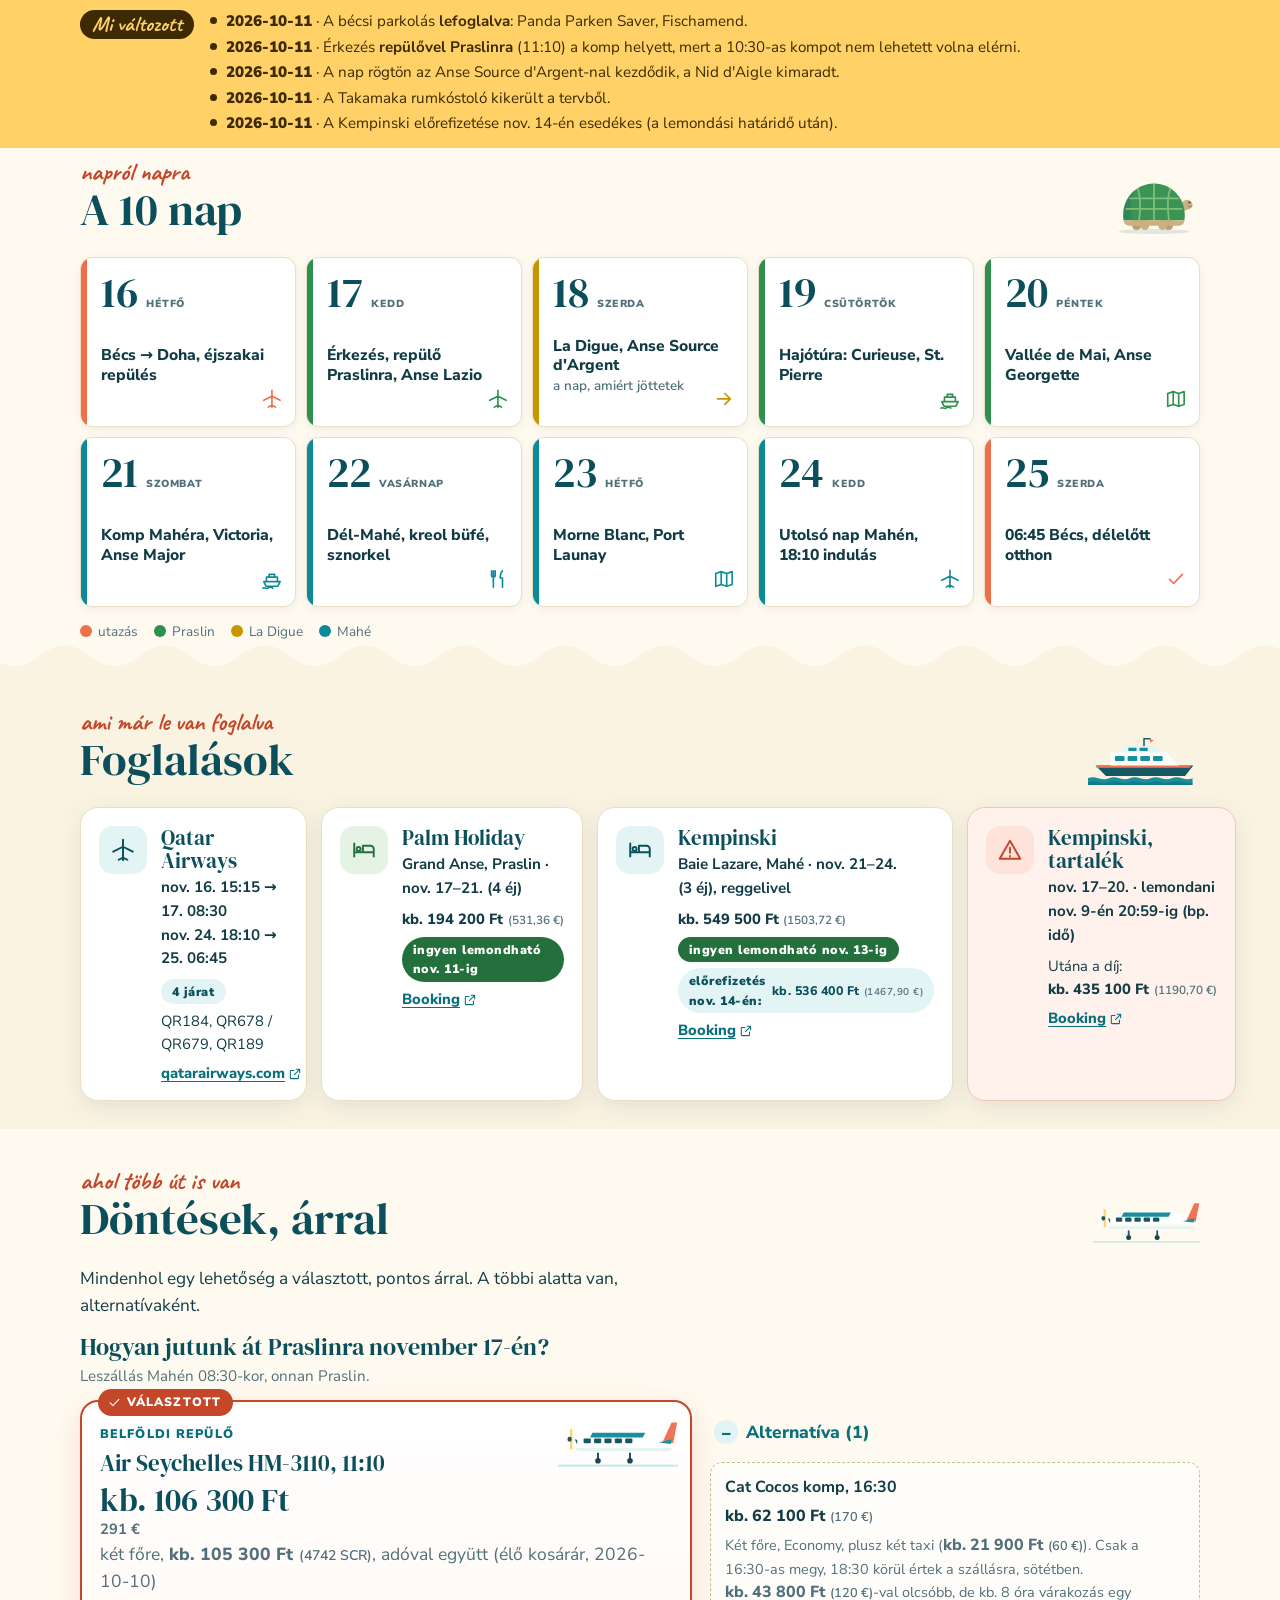
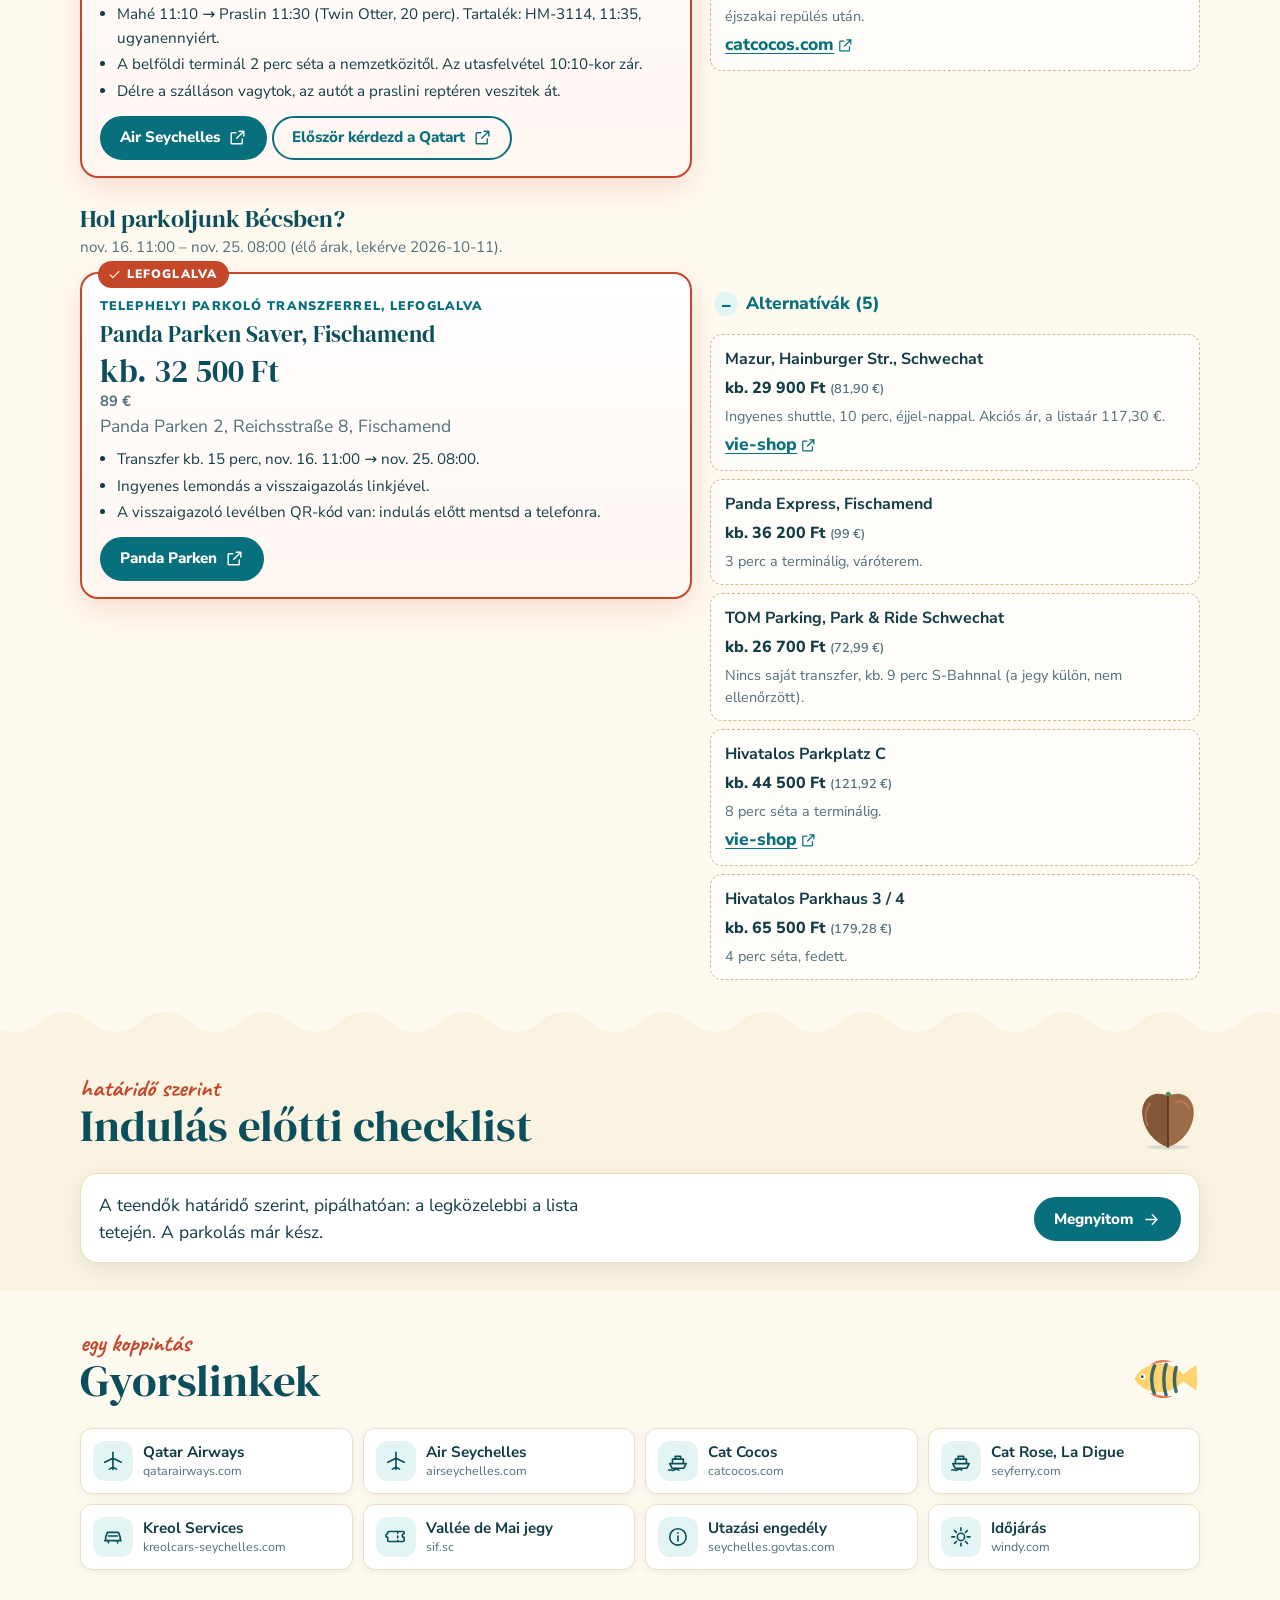
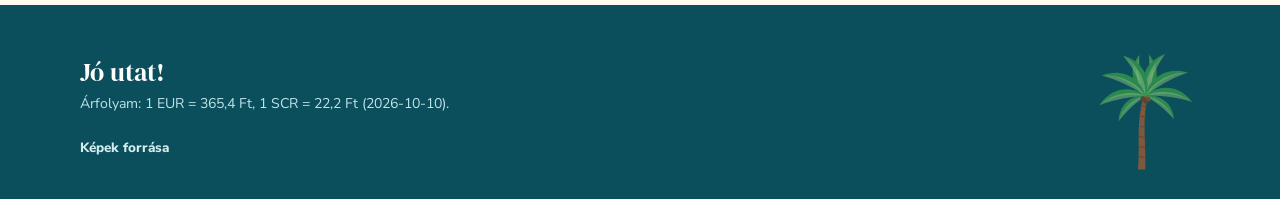
==== commit 1a0207c1: "update 2026-10-11 13:20" ====
--- a/index.html
+++ b/index.html
@@ -12,55 +12,13 @@
 <link rel="stylesheet" href="assets/css/site.css">
 </head>
 <body>
-
 <div class="changed" role="status">
   <div class="wrap">
     <span class="tag">Mi változott</span>
-    <ul>
-      <li><time datetime="2026-10-11">2026-10-11</time> · Érkezés <b>repülővel Praslinra</b> (11:10) a komp helyett, mert a 10:30-as kompot nem lehetett volna elérni.</li>
-      <li>La Digue: a nap rögtön az Anse Source d'Argent-nal kezdődik, a Nid d'Aigle kimaradt.</li>
-    </ul>
+    <ul><li><time datetime="2026-10-11">2026-10-11</time> · A bécsi parkolás <b>lefoglalva</b>: Panda Parken Saver, Fischamend.</li><li><time datetime="2026-10-11">2026-10-11</time> · Érkezés <b>repülővel Praslinra</b> (11:10) a komp helyett, mert a 10:30-as kompot nem lehetett volna elérni.</li><li><time datetime="2026-10-11">2026-10-11</time> · A nap rögtön az Anse Source d'Argent-nal kezdődik, a Nid d'Aigle kimaradt.</li><li><time datetime="2026-10-11">2026-10-11</time> · A Takamaka rumkóstoló kikerült a tervből.</li><li><time datetime="2026-10-11">2026-10-11</time> · A Kempinski előrefizetése nov. 14-én esedékes (a lemondási határidő után).</li></ul>
   </div>
 </div>
 
-<header class="hero">
-  <img class="bg" src="assets/img/asda2.jpg" alt="Az Anse Source d'Argent gránitsziklái és a türkiz víz, La Digue" width="1600" height="1024" fetchpriority="high">
-  <img class="palm l" src="assets/ill/palm.svg" alt="">
-  <img class="palm r" src="assets/ill/palm.svg" alt="">
-  <nav class="topnav" aria-label="Fő menü">
-    <a href="#napok">Napok</a><a href="#foglalasok">Foglalások</a><a href="#dontesek">Döntések</a><a href="#checklist">Checklist</a>
-  </nav>
-  <div class="wrap">
-    <div class="who">Áron és Diána</div>
-    <h1>Seychelle-szigetek</h1>
-    <p class="route">Praslin<i>·</i>La Digue<i>·</i>Mahé<br><span style="font-weight:600">2026. november 16–25.</span></p>
-    <div class="stats">
-      <div class="stat"><b>10</b><span>nap, Budapesttől Budapestig</span></div>
-      <div class="stat"><b>3</b><span>sziget: Praslin, La Digue, Mahé</span></div>
-      <div class="stat"><b>7</b><span>éj: 4 Praslinon, 3 Mahén</span></div>
-      <div class="stat"><b>1</b><span>nap az Anse Source d'Argent-on</span></div>
-    </div>
-    <div class="count" data-countdown></div>
-  </div>
-  <div class="credit">Fotó: <a href="https://commons.wikimedia.org/wiki/File:Anse_Source_d%27Argent_-_La_Digue_-_Seychelles_-_03.jpg" target="_blank" rel="noopener">NorbertNagel</a> · CC BY-SA 4.0</div>
-</header>
-<div class="wave" aria-hidden="true"></div>
-
-<main>
-<section class="sec" id="utvonal">
-  <div class="wrap">
-    <div class="sec-head">
-      <div><div class="kick">az út egy pillantásra</div><h2>Három sziget, tíz nap</h2></div>
-      <img class="deco" src="assets/ill/sun.svg" alt="" style="height:64px">
-    </div>
-    <div class="card mapcard">
-      <a href="assets/maps/map1.svg" aria-label="Térkép nagyban"><img src="assets/maps/map1.svg" alt="Térkép: Mahé, Praslin és La Digue, a repülő- és komputakkal" width="900" height="925" loading="lazy"></a>
-      <div class="legend">
-        <span><i style="border-color:#ef6f4c;border-top-style:dotted"></i>nov. 17.: belföldi repülő Mahéról Praslinra, 20 perc</span>
-        <span><i style="border-color:#0b6e7f;border-top-style:dashed"></i>nov. 21.: Cat Cocos komp Praslinról Mahéra</span>
-      </div>
-    </div>
-  </div>
 </section>
 
 <section class="sec" id="napok" style="padding-top:12px">
@@ -70,16 +28,16 @@
       <img class="deco" src="assets/ill/turtle.svg" alt="" style="height:60px">
     </div>
     <ol class="days">
-      <li><div class="day soon" data-i="tr" data-date="2026-11-16"><div class="n"><b>16</b><span>hétfő</span></div><div class="t">Bécs → Doha, éjszakai repülés<small>hamarosan</small></div><span class="go"><svg class="ic" aria-hidden="true"><use href="assets/icons.svg#plane"/></svg></span></div></li>
-      <li><div class="day soon" data-i="pr" data-date="2026-11-17"><div class="n"><b>17</b><span>kedd</span></div><div class="t">Érkezés, repülő Praslinra, Anse Lazio<small>hamarosan</small></div><span class="go"><svg class="ic" aria-hidden="true"><use href="assets/icons.svg#plane"/></svg></span></div></li>
+      <li><a class="day" href="nap-1.html" data-i="tr" data-date="2026-11-16"><div class="n"><b>16</b><span>hétfő</span></div><div class="t">Bécs → Doha, éjszakai repülés</div><span class="go"><svg class="ic" aria-hidden="true"><use href="assets/icons.svg#plane"/></svg></span></a></li>
+      <li><a class="day" href="nap-2.html" data-i="pr" data-date="2026-11-17"><div class="n"><b>17</b><span>kedd</span></div><div class="t">Érkezés, repülő Praslinra, Anse Lazio</div><span class="go"><svg class="ic" aria-hidden="true"><use href="assets/icons.svg#plane"/></svg></span></a></li>
       <li><a class="day" href="nap-3.html" data-i="ld" data-date="2026-11-18"><div class="n"><b>18</b><span>szerda</span></div><div class="t">La Digue, Anse Source d'Argent<small>a nap, amiért jöttetek</small></div><span class="go"><svg class="ic" aria-hidden="true"><use href="assets/icons.svg#arrow"/></svg></span></a></li>
-      <li><div class="day soon" data-i="pr" data-date="2026-11-19"><div class="n"><b>19</b><span>csütörtök</span></div><div class="t">Hajótúra: Curieuse, St. Pierre<small>hamarosan</small></div><span class="go"><svg class="ic" aria-hidden="true"><use href="assets/icons.svg#ferry"/></svg></span></div></li>
-      <li><div class="day soon" data-i="pr" data-date="2026-11-20"><div class="n"><b>20</b><span>péntek</span></div><div class="t">Vallée de Mai, Anse Georgette<small>hamarosan</small></div><span class="go"><svg class="ic" aria-hidden="true"><use href="assets/icons.svg#map"/></svg></span></div></li>
-      <li><div class="day soon" data-i="ma" data-date="2026-11-21"><div class="n"><b>21</b><span>szombat</span></div><div class="t">Komp Mahéra, Victoria, Anse Major<small>hamarosan</small></div><span class="go"><svg class="ic" aria-hidden="true"><use href="assets/icons.svg#ferry"/></svg></span></div></li>
-      <li><div class="day soon" data-i="ma" data-date="2026-11-22"><div class="n"><b>22</b><span>vasárnap</span></div><div class="t">Dél-Mahé, kreol büfé, sznorkel<small>hamarosan</small></div><span class="go"><svg class="ic" aria-hidden="true"><use href="assets/icons.svg#fork"/></svg></span></div></li>
-      <li><div class="day soon" data-i="ma" data-date="2026-11-23"><div class="n"><b>23</b><span>hétfő</span></div><div class="t">Morne Blanc, Port Launay<small>hamarosan</small></div><span class="go"><svg class="ic" aria-hidden="true"><use href="assets/icons.svg#map"/></svg></span></div></li>
-      <li><div class="day soon" data-i="ma" data-date="2026-11-24"><div class="n"><b>24</b><span>kedd</span></div><div class="t">Rumlepárló, 18:10 indulás<small>hamarosan</small></div><span class="go"><svg class="ic" aria-hidden="true"><use href="assets/icons.svg#plane"/></svg></span></div></li>
-      <li><div class="day soon" data-i="tr" data-date="2026-11-25"><div class="n"><b>25</b><span>szerda</span></div><div class="t">06:45 Bécs, délelőtt otthon<small>hamarosan</small></div><span class="go"><svg class="ic" aria-hidden="true"><use href="assets/icons.svg#check"/></svg></span></div></li>
+      <li><a class="day" href="nap-4.html" data-i="pr" data-date="2026-11-19"><div class="n"><b>19</b><span>csütörtök</span></div><div class="t">Hajótúra: Curieuse, St. Pierre</div><span class="go"><svg class="ic" aria-hidden="true"><use href="assets/icons.svg#ferry"/></svg></span></a></li>
+      <li><a class="day" href="nap-5.html" data-i="pr" data-date="2026-11-20"><div class="n"><b>20</b><span>péntek</span></div><div class="t">Vallée de Mai, Anse Georgette</div><span class="go"><svg class="ic" aria-hidden="true"><use href="assets/icons.svg#map"/></svg></span></a></li>
+      <li><a class="day" href="nap-6.html" data-i="ma" data-date="2026-11-21"><div class="n"><b>21</b><span>szombat</span></div><div class="t">Komp Mahéra, Victoria, Anse Major</div><span class="go"><svg class="ic" aria-hidden="true"><use href="assets/icons.svg#ferry"/></svg></span></a></li>
+      <li><a class="day" href="nap-7.html" data-i="ma" data-date="2026-11-22"><div class="n"><b>22</b><span>vasárnap</span></div><div class="t">Dél-Mahé, kreol büfé, sznorkel</div><span class="go"><svg class="ic" aria-hidden="true"><use href="assets/icons.svg#fork"/></svg></span></a></li>
+      <li><a class="day" href="nap-8.html" data-i="ma" data-date="2026-11-23"><div class="n"><b>23</b><span>hétfő</span></div><div class="t">Morne Blanc, Port Launay</div><span class="go"><svg class="ic" aria-hidden="true"><use href="assets/icons.svg#map"/></svg></span></a></li>
+      <li><a class="day" href="nap-9-10.html" data-i="ma" data-date="2026-11-24"><div class="n"><b>24</b><span>kedd</span></div><div class="t">Utolsó nap Mahén, 18:10 indulás</div><span class="go"><svg class="ic" aria-hidden="true"><use href="assets/icons.svg#plane"/></svg></span></a></li>
+      <li><a class="day" href="nap-9-10.html" data-i="tr" data-date="2026-11-25"><div class="n"><b>25</b><span>szerda</span></div><div class="t">06:45 Bécs, délelőtt otthon</div><span class="go"><svg class="ic" aria-hidden="true"><use href="assets/icons.svg#check"/></svg></span></a></li>
     </ol>
     <div class="dlegend"><span style="--c:var(--coral)">utazás</span><span style="--c:var(--palm)">Praslin</span><span style="--c:var(--gold)">La Digue</span><span style="--c:var(--lagoon)">Mahé</span></div>
   </div>
@@ -109,7 +67,7 @@
         <div class="ico"><svg class="ic" aria-hidden="true"><use href="assets/icons.svg#bed"/></svg></div>
         <h3>Kempinski</h3>
         <div class="when">Baie Lazare, Mahé · nov. 21–24. (3&nbsp;éj), reggelivel</div>
-        <div class="meta"><span class="ar"><span class="ar-ft">kb. 549 500 Ft</span><span class="ar-eredeti">1503,72 €</span></span> <span class="chip ok">ingyen lemondható nov. 13-ig</span> <a class="lnk" href="https://www.booking.com" target="_blank" rel="noopener">Booking<svg class="ic" aria-hidden="true"><use href="assets/icons.svg#ext"/></svg></a></div>
+        <div class="meta"><span class="ar"><span class="ar-ft">kb. 549 500 Ft</span><span class="ar-eredeti">1503,72 €</span></span> <span class="chip ok">ingyen lemondható nov. 13-ig</span> <span class="chip">előrefizetés nov. 14-én: <span class="ar"><span class="ar-ft">kb. 536 400 Ft</span><span class="ar-eredeti">1467,90 €</span></span></span> <a class="lnk" href="https://www.booking.com" target="_blank" rel="noopener">Booking<svg class="ic" aria-hidden="true"><use href="assets/icons.svg#ext"/></svg></a></div>
       </article>
       <article class="card crit">
         <div class="ico" style="background:#fde3da;color:var(--coral-d)"><svg class="ic" aria-hidden="true"><use href="assets/icons.svg#alert"/></svg></div>
@@ -165,25 +123,25 @@
       <p class="q">nov. 16. 11:00 – nov. 25. 08:00 (élő árak, lekérve 2026-10-11).</p>
       <div class="grid2">
         <article class="opt sel">
-          <span class="flag"><svg class="ic" aria-hidden="true"><use href="assets/icons.svg#check"/></svg>Választott</span>
-          <h4>A reptér saját parkolója, ingyenes shuttle</h4>
-          <h3>Mazur, Hainburger Str., Schwechat</h3>
-          <div class="big"><span class="ar"><span class="ar-ft">kb. 29 900 Ft</span><span class="ar-eredeti">81,90 €</span></span></div>
-          <p class="small" style="margin:2px 0 0;color:var(--muted)">akciós ár, a listaár 117,30 €</p>
+          <span class="flag"><svg class="ic" aria-hidden="true"><use href="assets/icons.svg#check"/></svg>Lefoglalva</span>
+          <h4>Telephelyi parkoló transzferrel, lefoglalva</h4>
+          <h3>Panda Parken Saver, Fischamend</h3>
+          <div class="big"><span class="ar"><span class="ar-ft">kb. 32 500 Ft</span><span class="ar-eredeti">89 €</span></span></div>
+          <p class="small" style="margin:2px 0 0;color:var(--muted)">Panda Parken 2, Reichsstraße 8, Fischamend</p>
           <ul>
-            <li>Ingyenes shuttle, 10 perc, éjjel-nappal.</li>
-            <li>Ingyenes lemondás a behajtás előtt 4 órával.</li>
-            <li>Az időpont egész órára kérhető: 11:00 → 08:00.</li>
+            <li>Transzfer kb. 15 perc, nov. 16. 11:00 → nov. 25. 08:00.</li>
+            <li>Ingyenes lemondás a visszaigazolás linkjével.</li>
+            <li>A visszaigazoló levélben QR-kód van: indulás előtt mentsd a telefonra.</li>
           </ul>
-          <a class="btn" href="https://vie-shop.viennaairport.com/" target="_blank" rel="noopener">Foglalás: vie-shop<svg class="ic" aria-hidden="true"><use href="assets/icons.svg#ext"/></svg></a>
+          <a class="btn" href="https://www.pandaparken.at" target="_blank" rel="noopener">Panda Parken<svg class="ic" aria-hidden="true"><use href="assets/icons.svg#ext"/></svg></a>
         </article>
         <details class="alts" open>
           <summary>Alternatívák (5)</summary>
           <div class="alt">
-            <b>Panda Saver, Fischamend</b>
-            <span class="ar"><span class="ar-ft">kb. 32 500 Ft</span><span class="ar-eredeti">89 €</span></span>
-            <p>Shuttle 15 perc. A Pandán lejáró akció fut, az árak emelkedhetnek.</p>
-            <a class="lnk" href="https://pandaparken.at/hu" target="_blank" rel="noopener">pandaparken.at<svg class="ic" aria-hidden="true"><use href="assets/icons.svg#ext"/></svg></a>
+            <b>Mazur, Hainburger Str., Schwechat</b>
+            <span class="ar"><span class="ar-ft">kb. 29 900 Ft</span><span class="ar-eredeti">81,90 €</span></span>
+            <p>Ingyenes shuttle, 10 perc, éjjel-nappal. Akciós ár, a listaár 117,30 €.</p>
+            <a class="lnk" href="https://vie-shop.viennaairport.com/" target="_blank" rel="noopener">vie-shop<svg class="ic" aria-hidden="true"><use href="assets/icons.svg#ext"/></svg></a>
           </div>
           <div class="alt">
             <b>Panda Express, Fischamend</b>
@@ -219,31 +177,10 @@
       <div><div class="kick">határidő szerint</div><h2>Indulás előtti checklist</h2></div>
       <img class="deco" src="assets/ill/cocodemer.svg" alt="" style="height:64px">
     </div>
-    <div class="card" id="cl-main">
-      <div style="display:flex;justify-content:space-between;align-items:baseline;gap:12px"><b>Haladás</b><span data-progress-label class="small" style="color:var(--muted)"></span></div>
-      <div class="prog" data-progress="#cl-main"><i></i></div>
-
-      <div class="cl-group">
-        <h4><svg class="ic" aria-hidden="true"><use href="assets/icons.svg#clock"/></svg>Most, okt. 11–17.</h4>
-        <label class="chk"><input type="checkbox" data-k="kiwi"><span class="box"><svg class="ic" aria-hidden="true"><use href="assets/icons.svg#check"/></svg></span><span class="tx">Kiwi: mindkét utas útlevéladata. Utána Qatar-kód (PNR), ülések és a 20 kg-os poggyász ellenőrzése mind a 4 járaton (<a href="https://www.qatarairways.com" target="_blank" rel="noopener">qatarairways.com</a>).</span><span class="due"></span></label>
-        <label class="chk"><input type="checkbox" data-k="belfoldi"><span class="box"><svg class="ic" aria-hidden="true"><use href="assets/icons.svg#check"/></svg></span><span class="tx">Belföldi repülő nov. 17-re: előbb kérdezd meg a Qatart, hozzá tudják-e adni a Mahé–Praslin szakaszt. Ha nem: <a href="https://www.airseychelles.com" target="_blank" rel="noopener">airseychelles.com</a>, HM-3110, <span class="ar"><span class="ar-ft">kb. 106 300 Ft</span><span class="ar-eredeti">291 €</span></span>.</span><span class="due"></span></label>
-        <label class="chk"><input type="checkbox" data-k="catcocos"><span class="box"><svg class="ic" aria-hidden="true"><use href="assets/icons.svg#check"/></svg></span><span class="tx">Cat Cocos nov. 21., 08:00, Praslin → Mahé, Economy (<a href="https://www.catcocos.com" target="_blank" rel="noopener">catcocos.com</a>, <span class="ar"><span class="ar-ft">kb. 39 500 Ft</span><span class="ar-eredeti">1780 SCR</span></span> két főre). Nem visszatéríthető.</span><span class="due"></span></label>
-        <label class="chk"><input type="checkbox" data-k="auto"><span class="box"><svg class="ic" aria-hidden="true"><use href="assets/icons.svg#check"/></svg></span><span class="tx">Két bérautó, Kreol Services (<a href="https://www.kreolcars-seychelles.com" target="_blank" rel="noopener">kreolcars-seychelles.com</a>): Praslin nov. 17–21., Mahé nov. 21–24., Hyundai Grand i10 automata.</span><span class="due"></span></label>
-      </div>
-
-      <div class="cl-group">
-        <h4 style="color:var(--coral-d)"><svg class="ic" aria-hidden="true"><use href="assets/icons.svg#alert"/></svg>Nov. 9., 20:59-ig (bp. idő)</h4>
-        <label class="chk crit"><input type="checkbox" data-k="kempinski-tartalek"><span class="box"><svg class="ic" aria-hidden="true"><use href="assets/icons.svg#check"/></svg></span><span class="tx"><b>A tartalék Kempinski (nov. 17–20.) lemondása</b> a Bookingon. Seychelle-i idő szerint 23:59-ig ingyenes, utána <span class="ar"><span class="ar-ft">kb. 435 100 Ft</span><span class="ar-eredeti">1190,70 €</span></span>.</span><span class="due">nov. 9.</span></label>
-      </div>
-
-      <div class="cl-group">
-        <h4><svg class="ic" aria-hidden="true"><use href="assets/icons.svg#calendar"/></svg>Nov. 1–8.</h4>
-        <label class="chk"><input type="checkbox" data-k="hajotura"><span class="box"><svg class="ic" aria-hidden="true"><use href="assets/icons.svg#check"/></svg></span><span class="tx">Praslini hajótúra foglalása nov. 19-re (Curieuse + St. Pierre, grillel). Kérdezd meg: benne van-e a belépő.</span><span class="due"></span></label>
-        <label class="chk"><input type="checkbox" data-k="vdm"><span class="box"><svg class="ic" aria-hidden="true"><use href="assets/icons.svg#check"/></svg></span><span class="tx">Vallée de Mai jegy online (<a href="https://www.sif.sc" target="_blank" rel="noopener">sif.sc</a>): 10% kedvezmény, nov. 20-ra. Nem visszatéríthető.</span><span class="due"></span></label>
-        <label class="chk"><input type="checkbox" data-k="parkolas"><span class="box"><svg class="ic" aria-hidden="true"><use href="assets/icons.svg#check"/></svg></span><span class="tx">Bécsi parkolás: Mazur, <span class="ar"><span class="ar-ft">kb. 29 900 Ft</span><span class="ar-eredeti">81,90 €</span></span>, nov. 16. 11:00 – nov. 25. 08:00 (<a href="https://vie-shop.viennaairport.com/" target="_blank" rel="noopener">vie-shop.viennaairport.com</a>).</span><span class="due"></span></label>
-      </div>
-    </div>
-    <p class="small" style="margin-top:10px;color:var(--muted);font-size:.9rem">A pipák csak ezen a telefonon maradnak meg.</p>
+    <div class="card" style="display:flex;flex-wrap:wrap;gap:14px;align-items:center;justify-content:space-between">
+      <p style="margin:0;max-width:46ch">A teendők határidő szerint, pipálhatóan: a legközelebbi a lista tetején. A parkolás már kész.</p>
+      <a class="btn" href="checklist.html">Megnyitom<svg class="ic" aria-hidden="true"><use href="assets/icons.svg#arrow"/></svg></a>
+    </div>
   </div>
 </section>
 
@@ -283,12 +220,7 @@
   </div>
 </footer>
 
-<nav class="tabs" aria-label="Alsó menü">
-  <a href="#utvonal" aria-current="page"><svg class="ic" aria-hidden="true"><use href="assets/icons.svg#map"/></svg>Útvonal</a>
-  <a href="#napok"><svg class="ic" aria-hidden="true"><use href="assets/icons.svg#calendar"/></svg>Napok</a>
-  <a href="#foglalasok"><svg class="ic" aria-hidden="true"><use href="assets/icons.svg#ticket"/></svg>Foglalások</a>
-  <a href="#checklist"><svg class="ic" aria-hidden="true"><use href="assets/icons.svg#list"/></svg>Checklist</a>
-</nav>
+<nav class="tabs" aria-label="Alsó menü"><a href="index.html" aria-current="page"><svg class="ic" aria-hidden="true"><use href="assets/icons.svg#map"/></svg>Kezdőlap</a><a href="index.html#napok"><svg class="ic" aria-hidden="true"><use href="assets/icons.svg#calendar"/></svg>Napok</a><span class="soon " title="hamarosan" aria-disabled="true"><svg class="ic" aria-hidden="true"><use href="assets/icons.svg#bag"/></svg>Útitárs</span><a href="checklist.html"><svg class="ic" aria-hidden="true"><use href="assets/icons.svg#list"/></svg>Checklist</a></nav>
 <script src="assets/js/site.js" defer></script>
 </body>
 </html>
--- a/assets/css/site.css
+++ b/assets/css/site.css
@@ -204,8 +204,8 @@
 /* Bottom tab bar (phones) */
 .tabs{position:fixed;left:0;right:0;bottom:0;z-index:50;background:rgba(255,250,240,.96);backdrop-filter:blur(10px);-webkit-backdrop-filter:blur(10px);
   border-top:1px solid var(--line);display:grid;grid-template-columns:repeat(4,1fr);padding:6px 6px calc(6px + env(safe-area-inset-bottom))}
-.tabs a{display:flex;flex-direction:column;align-items:center;gap:2px;font-size:.72rem;font-weight:800;color:var(--muted);text-decoration:none;min-height:50px;justify-content:center;border-radius:12px}
-.tabs a svg{width:24px;height:24px}
+.tabs a,.tabs .soon{display:flex;flex-direction:column;align-items:center;gap:2px;font-size:.72rem;font-weight:800;color:var(--muted);text-decoration:none;min-height:50px;justify-content:center;border-radius:12px}
+.tabs a svg,.tabs .soon svg{width:24px;height:24px}
 .tabs a[aria-current]{color:var(--deep);background:var(--foam)}
 .topnav{display:none}
 
@@ -306,3 +306,20 @@
 }
 
 h4 .ic{margin-right:7px}
+
+/* costs page (added with koltsegek.html) */
+.kgrid{display:grid;gap:14px;margin:0 0 20px}
+.kgrid .big{font-family:var(--serif);font-size:2rem;line-height:1.1;color:var(--deep)}
+.bars{list-style:none;margin:0;padding:0;display:grid;gap:10px}
+.bars li{display:grid;grid-template-columns:minmax(0,9.5rem) 1fr;gap:6px 12px;align-items:center;font-size:.95rem}
+.bars .bar{height:14px;border-radius:99px;background:var(--sand2);overflow:hidden}
+.bars .bar i{display:block;height:100%;background:linear-gradient(90deg,var(--lagoon),var(--deep));border-radius:99px}
+.bars .v{grid-column:2;font-size:.85rem;color:var(--muted);margin-top:-4px}
+.ktbl{width:100%;border-collapse:collapse;font-size:.95rem}
+.ktbl th{text-align:left;font-size:.78rem;letter-spacing:.05em;text-transform:uppercase;color:var(--muted);padding:6px 8px;border-bottom:2px solid var(--line)}
+.ktbl td{padding:10px 8px;border-bottom:1px solid var(--line);vertical-align:top}
+.ktbl td.n{text-align:right;white-space:nowrap}
+.ktbl tr.total td{font-weight:800;border-bottom:0;background:var(--sand)}
+@media (max-width:640px){.ktbl thead{display:none}.ktbl tr{display:grid;grid-template-columns:1fr auto;gap:2px 10px;border-bottom:1px solid var(--line);padding:8px 0}.ktbl td{border:0;padding:2px 4px}.ktbl td.d{grid-column:1/-1;order:3;color:var(--muted);font-size:.88rem}.ktbl td.n{grid-row:1;grid-column:2}}
+@media (min-width:880px){.kgrid{grid-template-columns:repeat(3,1fr)}}
+.soon{opacity:.5;cursor:default}.tabs .soon{display:flex;flex-direction:column;align-items:center;justify-content:center}
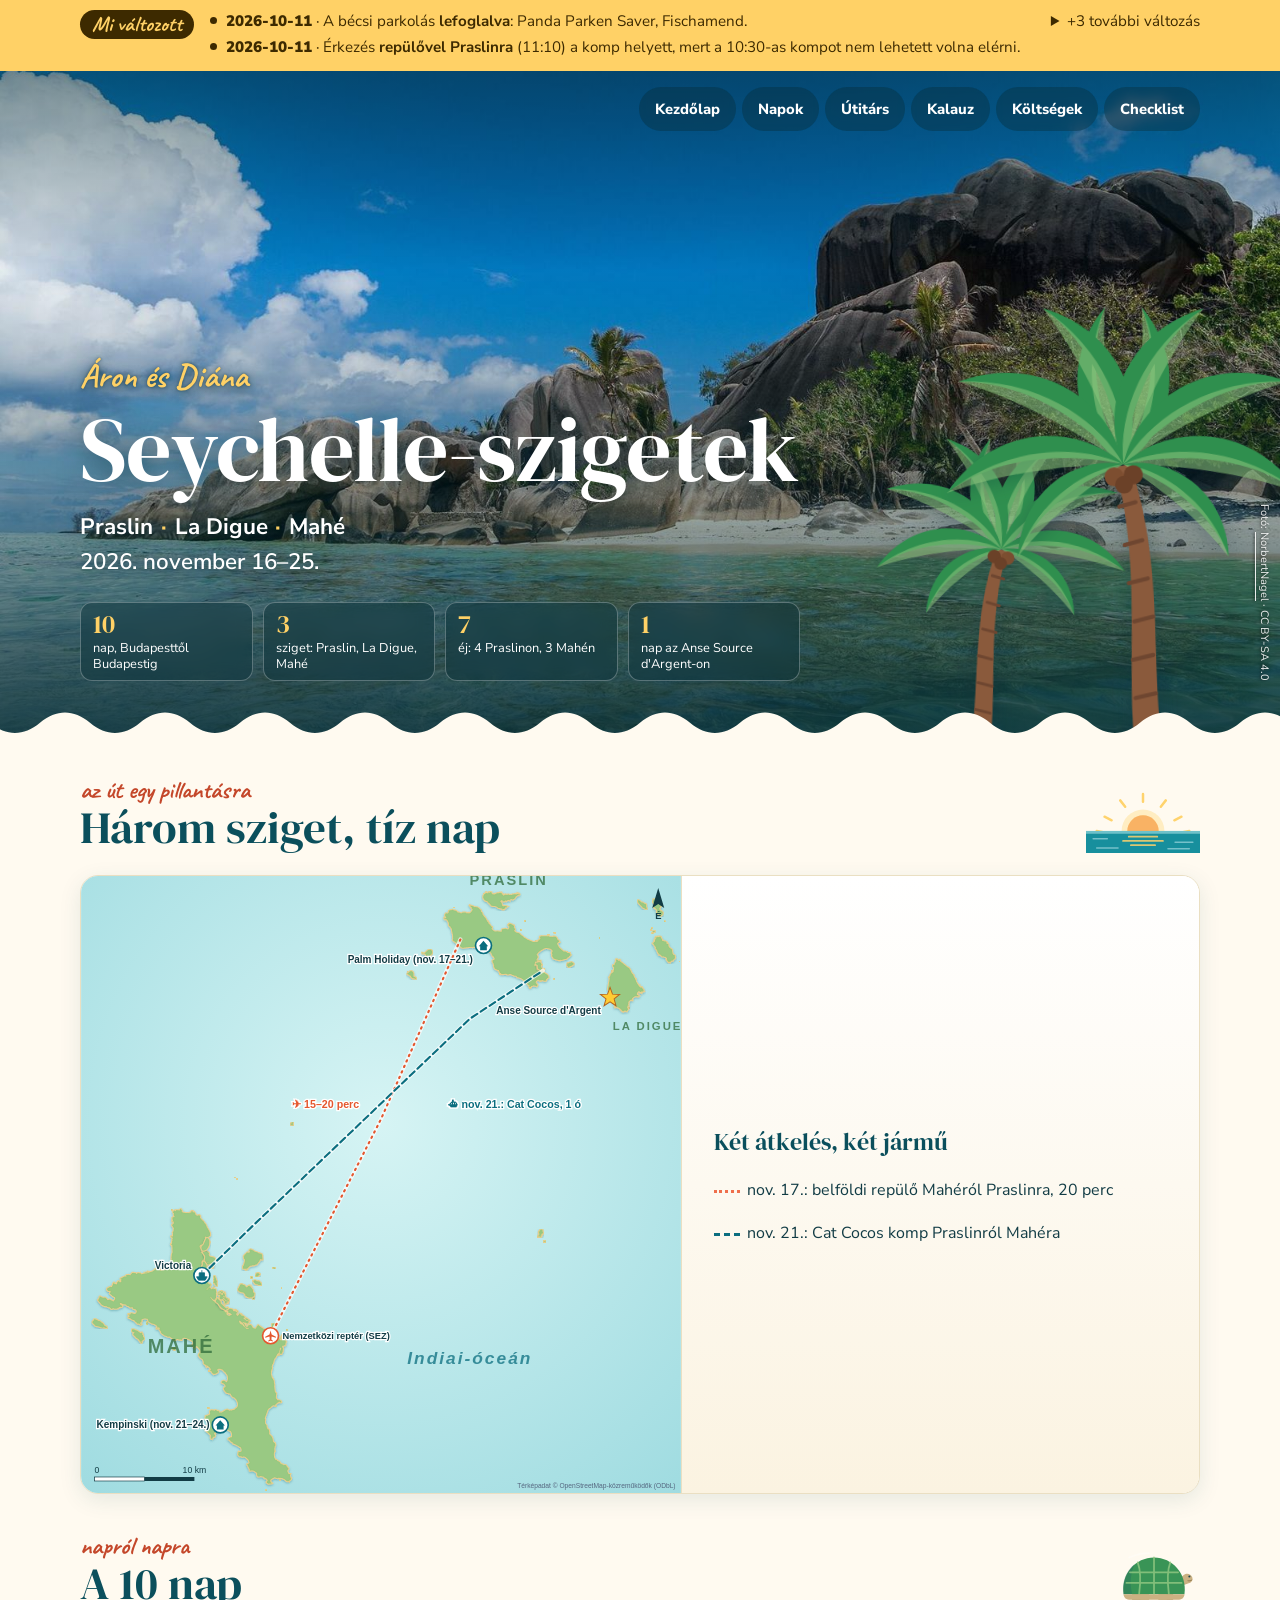
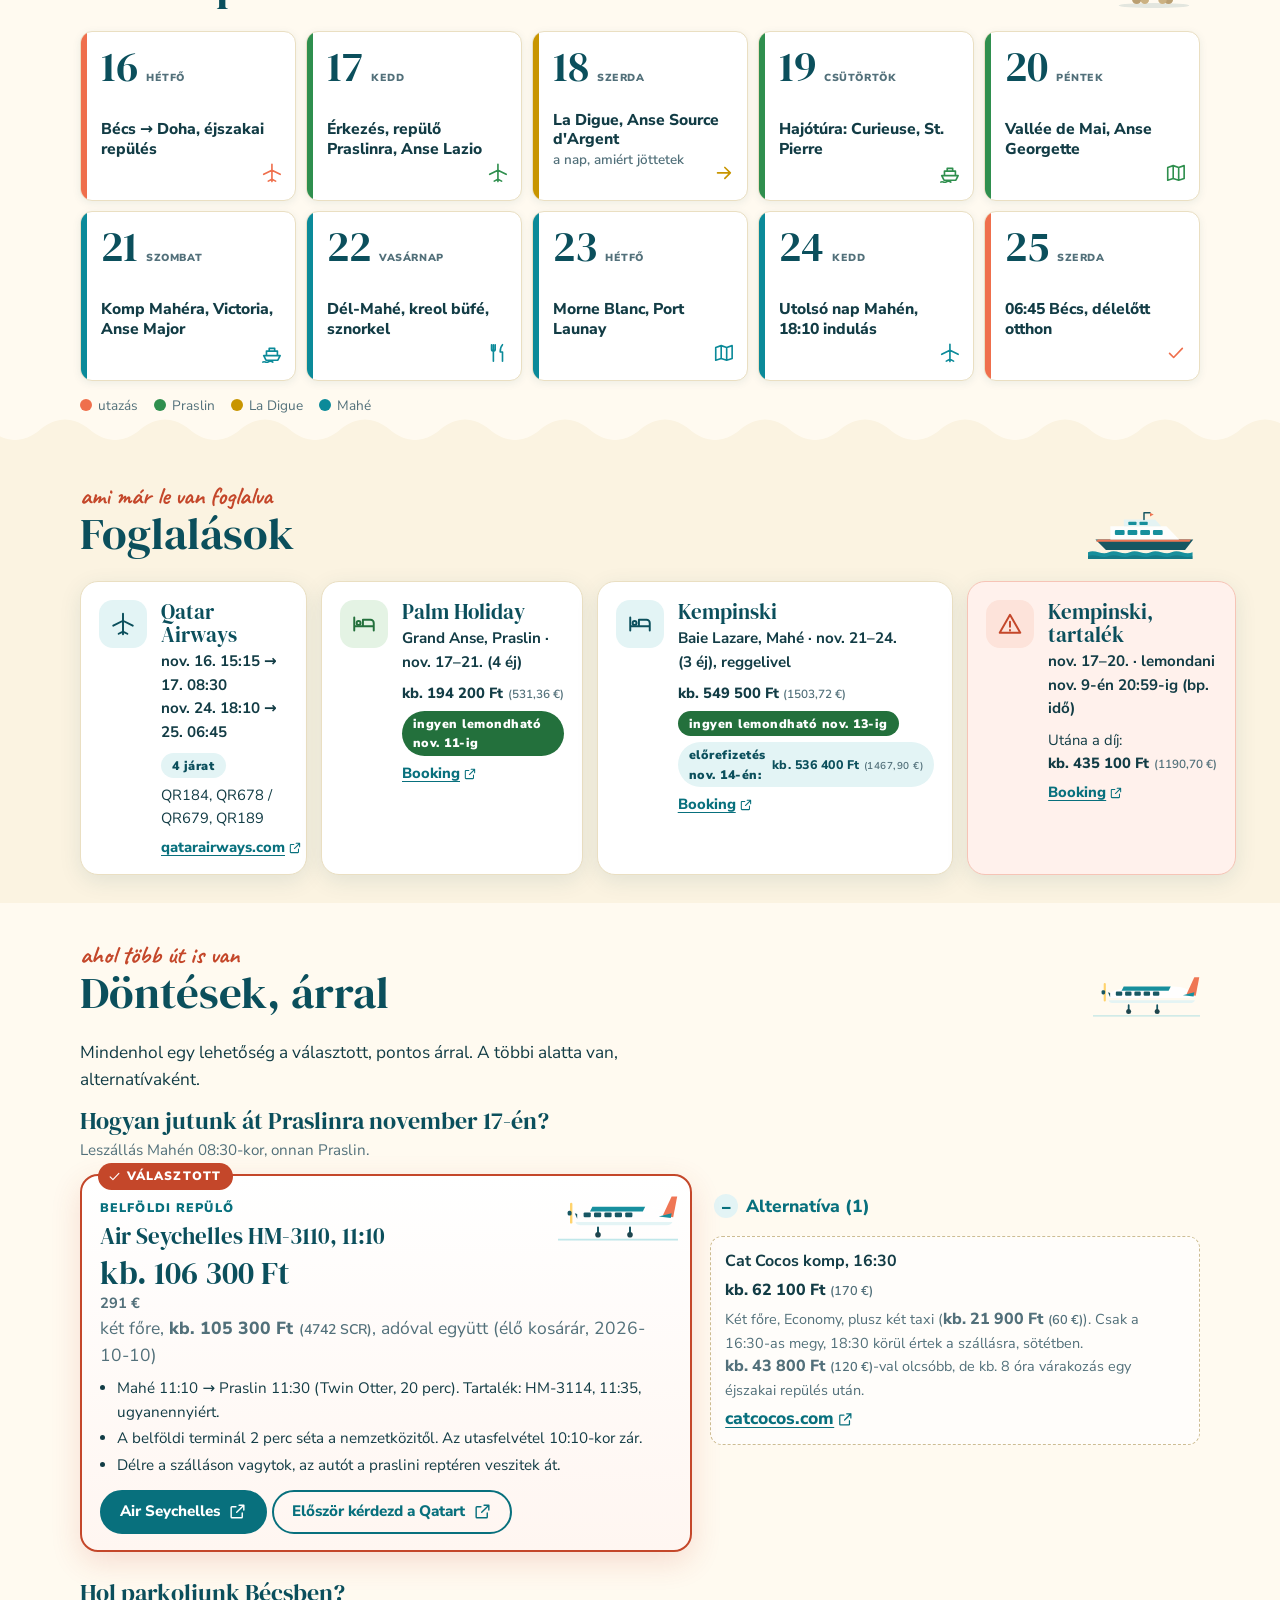
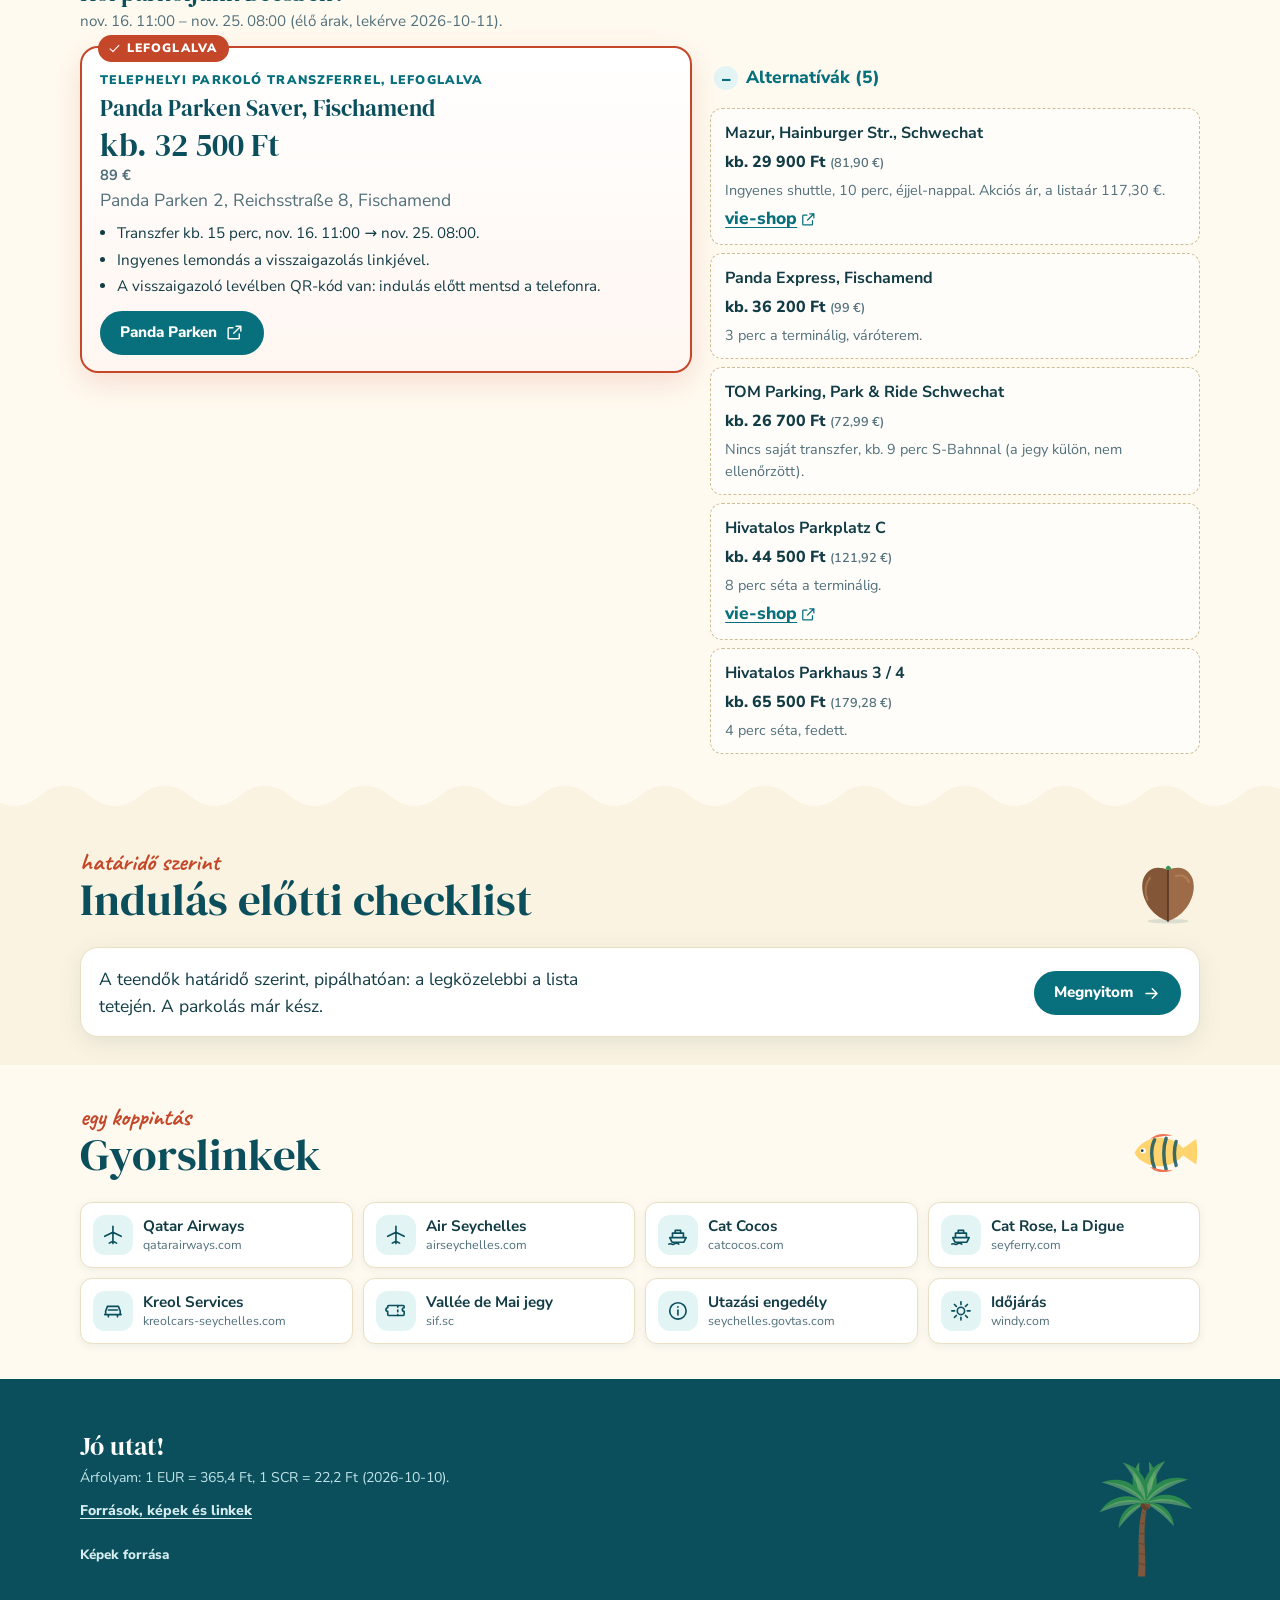
==== commit e4a69444: "update 2026-10-11 13:29" ====
--- a/index.html
+++ b/index.html
@@ -10,15 +10,54 @@
 <meta name="description" content="Praslin, La Digue, Mahé: napi program, foglalások, döntések és checklist, 2026. november 16–25.">
 <link rel="preload" href="assets/fonts/DMSerifDisplay-Regular.woff" as="font" type="font/woff" crossorigin>
 <link rel="stylesheet" href="assets/css/site.css">
+<link rel="icon" href="assets/favicon.svg" type="image/svg+xml">
 </head>
 <body>
 <div class="changed" role="status">
   <div class="wrap">
     <span class="tag">Mi változott</span>
-    <ul><li><time datetime="2026-10-11">2026-10-11</time> · A bécsi parkolás <b>lefoglalva</b>: Panda Parken Saver, Fischamend.</li><li><time datetime="2026-10-11">2026-10-11</time> · Érkezés <b>repülővel Praslinra</b> (11:10) a komp helyett, mert a 10:30-as kompot nem lehetett volna elérni.</li><li><time datetime="2026-10-11">2026-10-11</time> · A nap rögtön az Anse Source d'Argent-nal kezdődik, a Nid d'Aigle kimaradt.</li><li><time datetime="2026-10-11">2026-10-11</time> · A Takamaka rumkóstoló kikerült a tervből.</li><li><time datetime="2026-10-11">2026-10-11</time> · A Kempinski előrefizetése nov. 14-én esedékes (a lemondási határidő után).</li></ul>
+    <ul><li><time datetime="2026-10-11">2026-10-11</time> · A bécsi parkolás <b>lefoglalva</b>: Panda Parken Saver, Fischamend.</li><li><time datetime="2026-10-11">2026-10-11</time> · Érkezés <b>repülővel Praslinra</b> (11:10) a komp helyett, mert a 10:30-as kompot nem lehetett volna elérni.</li></ul>
+    <details><summary>+3 további változás</summary><ul><li><time datetime="2026-10-11">2026-10-11</time> · A nap rögtön az Anse Source d'Argent-nal kezdődik, a Nid d'Aigle kimaradt.</li><li><time datetime="2026-10-11">2026-10-11</time> · A Takamaka rumkóstoló kikerült a tervből.</li><li><time datetime="2026-10-11">2026-10-11</time> · A Kempinski előrefizetése nov. 14-én esedékes (a lemondási határidő után).</li></ul></details>
   </div>
 </div>
 
+
+<header class="hero">
+  <img class="bg" src="assets/img/asda2.jpg" alt="Az Anse Source d'Argent gránitsziklái és a türkiz víz, La Digue" width="1600" height="1024" fetchpriority="high">
+  <img class="palm l" src="assets/ill/palm.svg" alt="">
+  <img class="palm r" src="assets/ill/palm.svg" alt="">
+  <nav class="topnav" aria-label="Fő menü"><a href="index.html">Kezdőlap</a><a href="index.html#napok">Napok</a><a href="utitars.html">Útitárs</a><a href="kalauz.html">Kalauz</a><a href="koltsegek.html">Költségek</a><a href="checklist.html">Checklist</a></nav>
+  <div class="wrap">
+    <div class="who">Áron és Diána</div>
+    <h1>Seychelle-szigetek</h1>
+    <p class="route">Praslin<i>·</i>La Digue<i>·</i>Mahé<br><span style="font-weight:600">2026. november 16–25.</span></p>
+    <div class="stats">
+      <div class="stat"><b>10</b><span>nap, Budapesttől Budapestig</span></div>
+      <div class="stat"><b>3</b><span>sziget: Praslin, La Digue, Mahé</span></div>
+      <div class="stat"><b>7</b><span>éj: 4 Praslinon, 3 Mahén</span></div>
+      <div class="stat"><b>1</b><span>nap az Anse Source d'Argent-on</span></div>
+    </div>
+    <div class="count" data-countdown></div>
+  </div>
+  <div class="credit">Fotó: <a href="https://commons.wikimedia.org/wiki/File:Anse_Source_d%27Argent_-_La_Digue_-_Seychelles_-_03.jpg" target="_blank" rel="noopener">NorbertNagel</a> · CC BY-SA 4.0</div>
+</header>
+<div class="wave" aria-hidden="true"></div>
+
+<main>
+<section class="sec" id="utvonal">
+  <div class="wrap">
+    <div class="sec-head">
+      <div><div class="kick">az út egy pillantásra</div><h2>Három sziget, tíz nap</h2></div>
+      <img class="deco" src="assets/ill/sun.svg" alt="" style="height:64px">
+    </div>
+    <div class="card mapcard">
+      <a href="assets/maps/map1.svg" aria-label="Térkép nagyban"><img src="assets/maps/map1.svg" alt="Térkép: Mahé, Praslin és La Digue, a repülő- és komputakkal" width="900" height="925" loading="lazy"></a>
+      <div class="legend">
+        <span><i style="border-color:#ef6f4c;border-top-style:dotted"></i>nov. 17.: belföldi repülő Mahéról Praslinra, 20 perc</span>
+        <span><i style="border-color:#0b6e7f;border-top-style:dashed"></i>nov. 21.: Cat Cocos komp Praslinról Mahéra</span>
+      </div>
+    </div>
+  </div>
 </section>
 
 <section class="sec" id="napok" style="padding-top:12px">
@@ -210,6 +249,7 @@
     <img class="palm" src="assets/ill/palm.svg" alt="">
     <h3>Jó utat!</h3>
     <p class="rates" data-rates>Árfolyam: 1 EUR = 365,4 Ft, 1 SCR = 22,2 Ft (2026-10-10).</p>
+    <p class="small"><a class="lnk" href="forrasok.html" style="color:inherit">Források, képek és linkek</a></p>
     <details>
       <summary>Képek forrása</summary>
       <ul>
@@ -220,7 +260,7 @@
   </div>
 </footer>
 
-<nav class="tabs" aria-label="Alsó menü"><a href="index.html" aria-current="page"><svg class="ic" aria-hidden="true"><use href="assets/icons.svg#map"/></svg>Kezdőlap</a><a href="index.html#napok"><svg class="ic" aria-hidden="true"><use href="assets/icons.svg#calendar"/></svg>Napok</a><span class="soon " title="hamarosan" aria-disabled="true"><svg class="ic" aria-hidden="true"><use href="assets/icons.svg#bag"/></svg>Útitárs</span><a href="checklist.html"><svg class="ic" aria-hidden="true"><use href="assets/icons.svg#list"/></svg>Checklist</a></nav>
+<nav class="tabs" aria-label="Alsó menü"><a href="index.html" aria-current="page"><svg class="ic" aria-hidden="true"><use href="assets/icons.svg#map"/></svg>Kezdőlap</a><a href="index.html#napok"><svg class="ic" aria-hidden="true"><use href="assets/icons.svg#calendar"/></svg>Napok</a><a href="utitars.html"><svg class="ic" aria-hidden="true"><use href="assets/icons.svg#bag"/></svg>Útitárs</a><a href="checklist.html"><svg class="ic" aria-hidden="true"><use href="assets/icons.svg#list"/></svg>Checklist</a></nav>
 <script src="assets/js/site.js" defer></script>
 </body>
 </html>
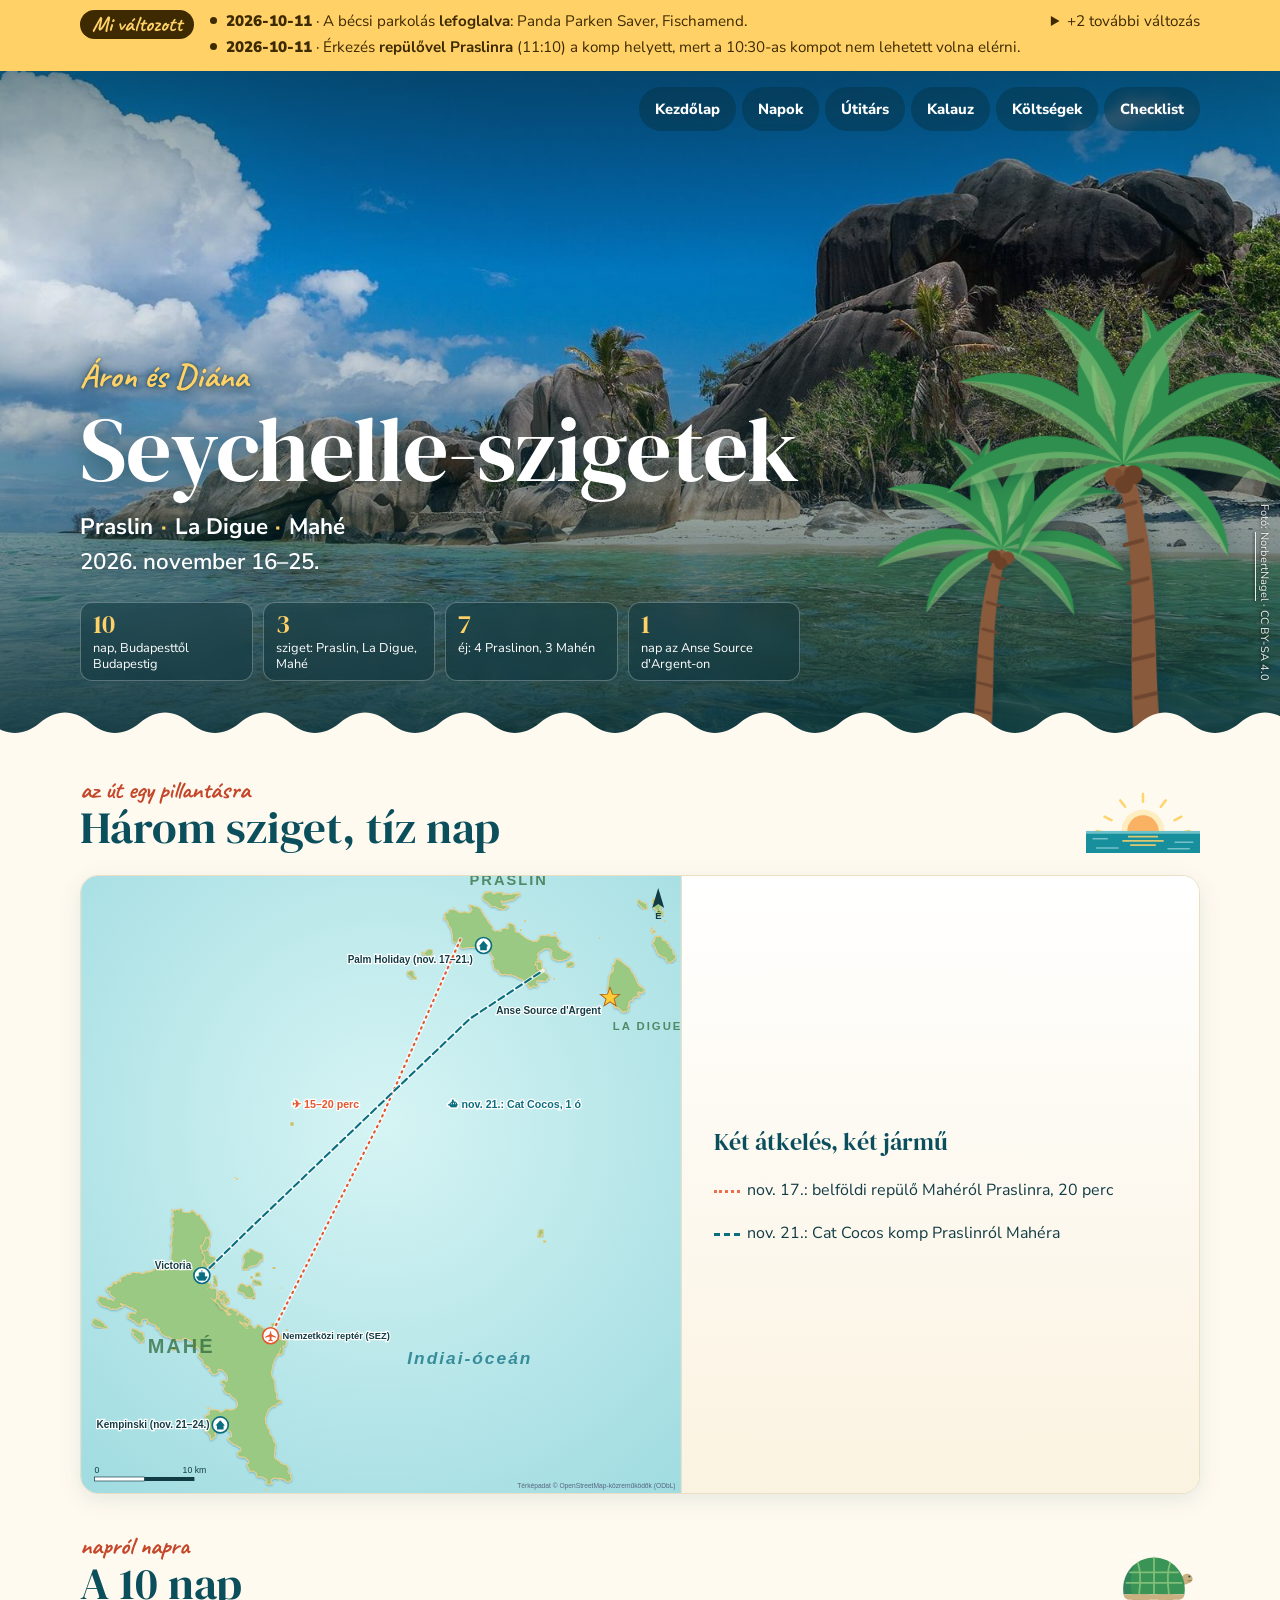
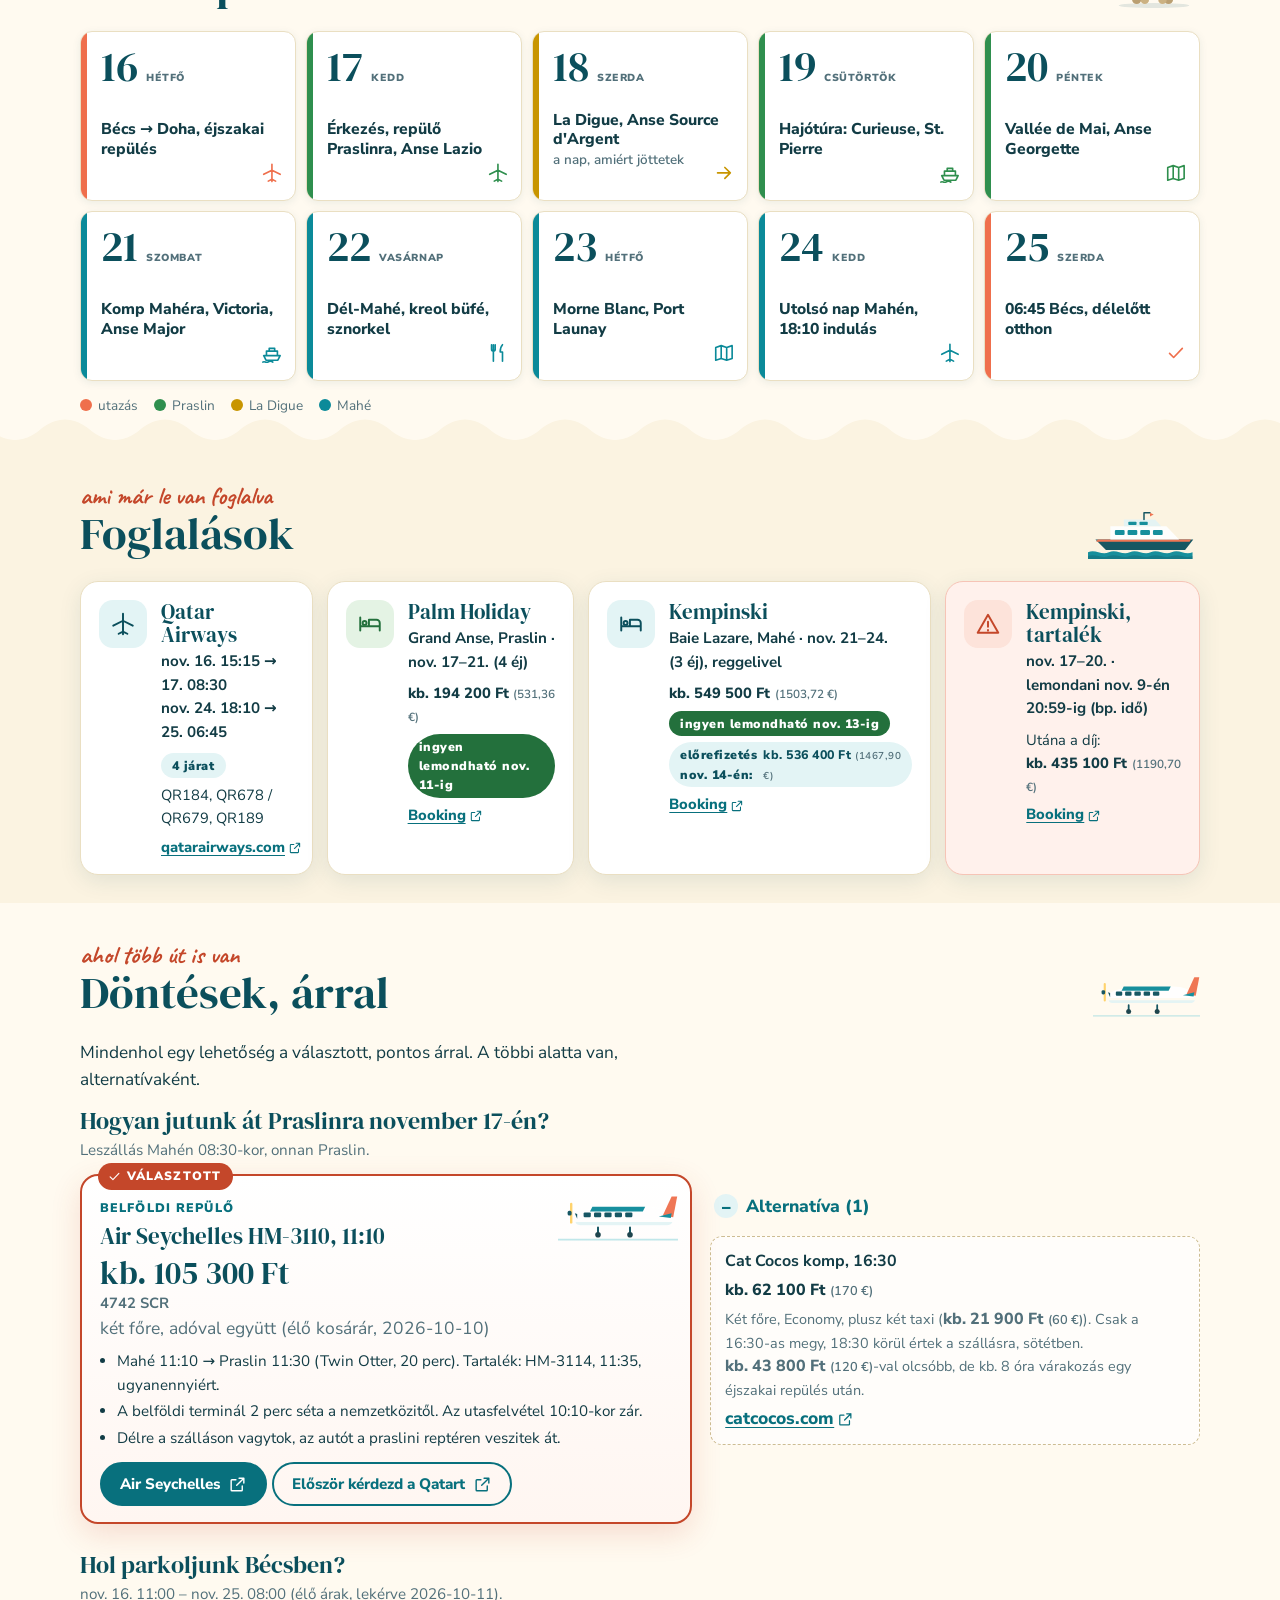
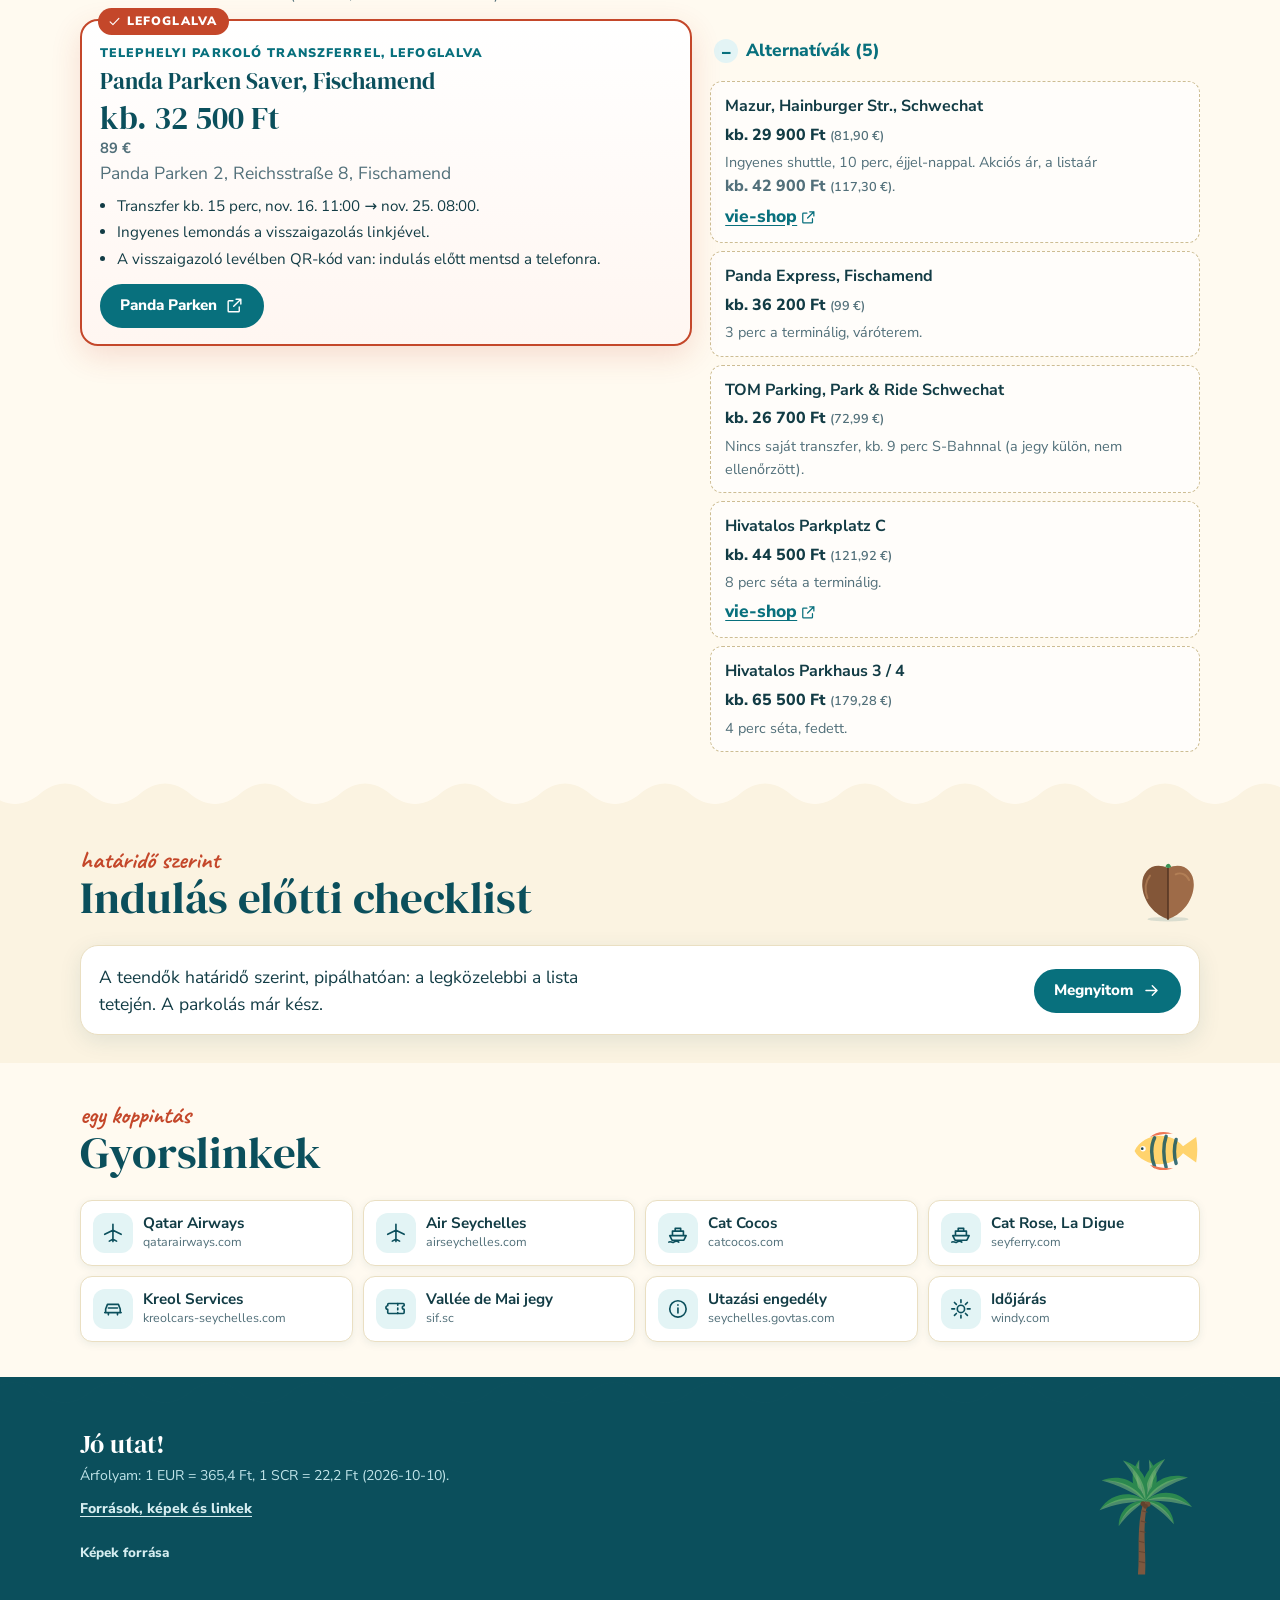
==== commit 568a75f0: "update 2026-10-11 13:49" ====
--- a/index.html
+++ b/index.html
@@ -17,7 +17,7 @@
   <div class="wrap">
     <span class="tag">Mi változott</span>
     <ul><li><time datetime="2026-10-11">2026-10-11</time> · A bécsi parkolás <b>lefoglalva</b>: Panda Parken Saver, Fischamend.</li><li><time datetime="2026-10-11">2026-10-11</time> · Érkezés <b>repülővel Praslinra</b> (11:10) a komp helyett, mert a 10:30-as kompot nem lehetett volna elérni.</li></ul>
-    <details><summary>+3 további változás</summary><ul><li><time datetime="2026-10-11">2026-10-11</time> · A nap rögtön az Anse Source d'Argent-nal kezdődik, a Nid d'Aigle kimaradt.</li><li><time datetime="2026-10-11">2026-10-11</time> · A Takamaka rumkóstoló kikerült a tervből.</li><li><time datetime="2026-10-11">2026-10-11</time> · A Kempinski előrefizetése nov. 14-én esedékes (a lemondási határidő után).</li></ul></details>
+    <details><summary>+2 további változás</summary><ul><li><time datetime="2026-10-11">2026-10-11</time> · A nap rögtön az Anse Source d'Argent-nal kezdődik, a Nid d'Aigle kimaradt.</li><li><time datetime="2026-10-11">2026-10-11</time> · A Kempinski előrefizetése nov. 14-én esedékes (a lemondási határidő után).</li></ul></details>
   </div>
 </div>
 
@@ -135,8 +135,8 @@
           <img class="illo" src="assets/ill/twinotter.svg" alt="">
           <h4>Belföldi repülő</h4>
           <h3>Air Seychelles HM-3110, 11:10</h3>
-          <div class="big"><span class="ar"><span class="ar-ft">kb. 106 300 Ft</span><span class="ar-eredeti">291 €</span></span></div>
-          <p class="small" style="margin:2px 0 0;color:var(--muted)">két főre, <span class="ar"><span class="ar-ft">kb. 105 300 Ft</span><span class="ar-eredeti">4742 SCR</span></span>, adóval együtt (élő kosárár, 2026-10-10)</p>
+          <div class="big"><span class="ar"><span class="ar-ft">kb. 105 300 Ft</span><span class="ar-eredeti">4742 SCR</span></span></div>
+          <p class="small" style="margin:2px 0 0;color:var(--muted)">két főre, adóval együtt (élő kosárár, 2026-10-10)</p>
           <ul>
             <li>Mahé 11:10 → Praslin 11:30 (Twin Otter, 20 perc). Tartalék: HM-3114, 11:35, ugyanennyiért.</li>
             <li>A belföldi terminál 2 perc séta a nemzetközitől. Az utasfelvétel 10:10-kor zár.</li>
@@ -179,7 +179,7 @@
           <div class="alt">
             <b>Mazur, Hainburger Str., Schwechat</b>
             <span class="ar"><span class="ar-ft">kb. 29 900 Ft</span><span class="ar-eredeti">81,90 €</span></span>
-            <p>Ingyenes shuttle, 10 perc, éjjel-nappal. Akciós ár, a listaár 117,30 €.</p>
+            <p>Ingyenes shuttle, 10 perc, éjjel-nappal. Akciós ár, a listaár <span class="ar"><span class="ar-ft">kb. 42 900 Ft</span><span class="ar-eredeti">117,30 €</span></span>.</p>
             <a class="lnk" href="https://vie-shop.viennaairport.com/" target="_blank" rel="noopener">vie-shop<svg class="ic" aria-hidden="true"><use href="assets/icons.svg#ext"/></svg></a>
           </div>
           <div class="alt">
--- a/assets/css/site.css
+++ b/assets/css/site.css
@@ -84,7 +84,7 @@
 
 /* Prices (build output): <span class="ar"><span class="ar-ft">kb. 106 300 Ft</span><span class="ar-eredeti">291 €</span></span>
    Forint is primary, the original currency is secondary and smaller. HUF items have only .ar-ft. */
-.ar{white-space:nowrap}
+.ar{white-space:normal}.ar-ft{white-space:nowrap}
 .ar-ft{font-weight:800}
 .ar-eredeti{font-weight:600;font-size:.8em;color:var(--muted);margin-left:.4em}
 .ar-eredeti::before{content:"("}.ar-eredeti::after{content:")"}
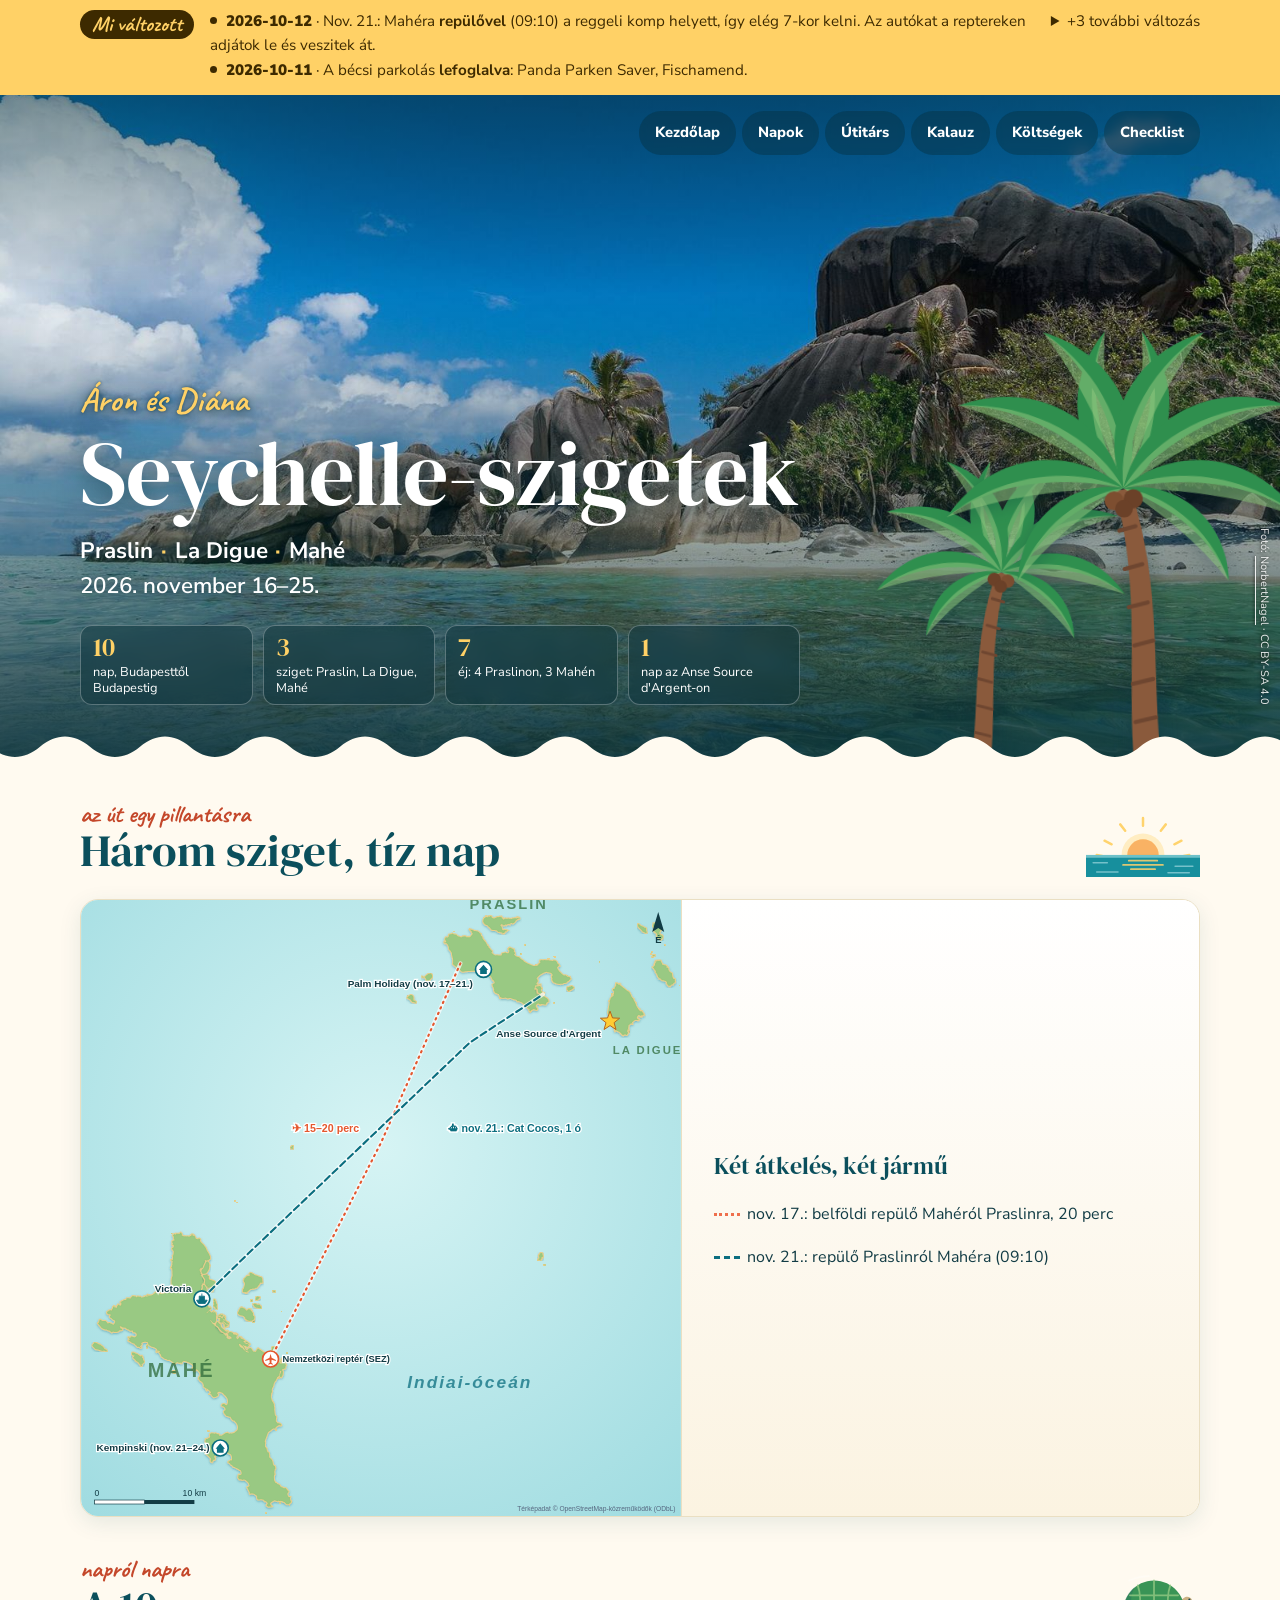
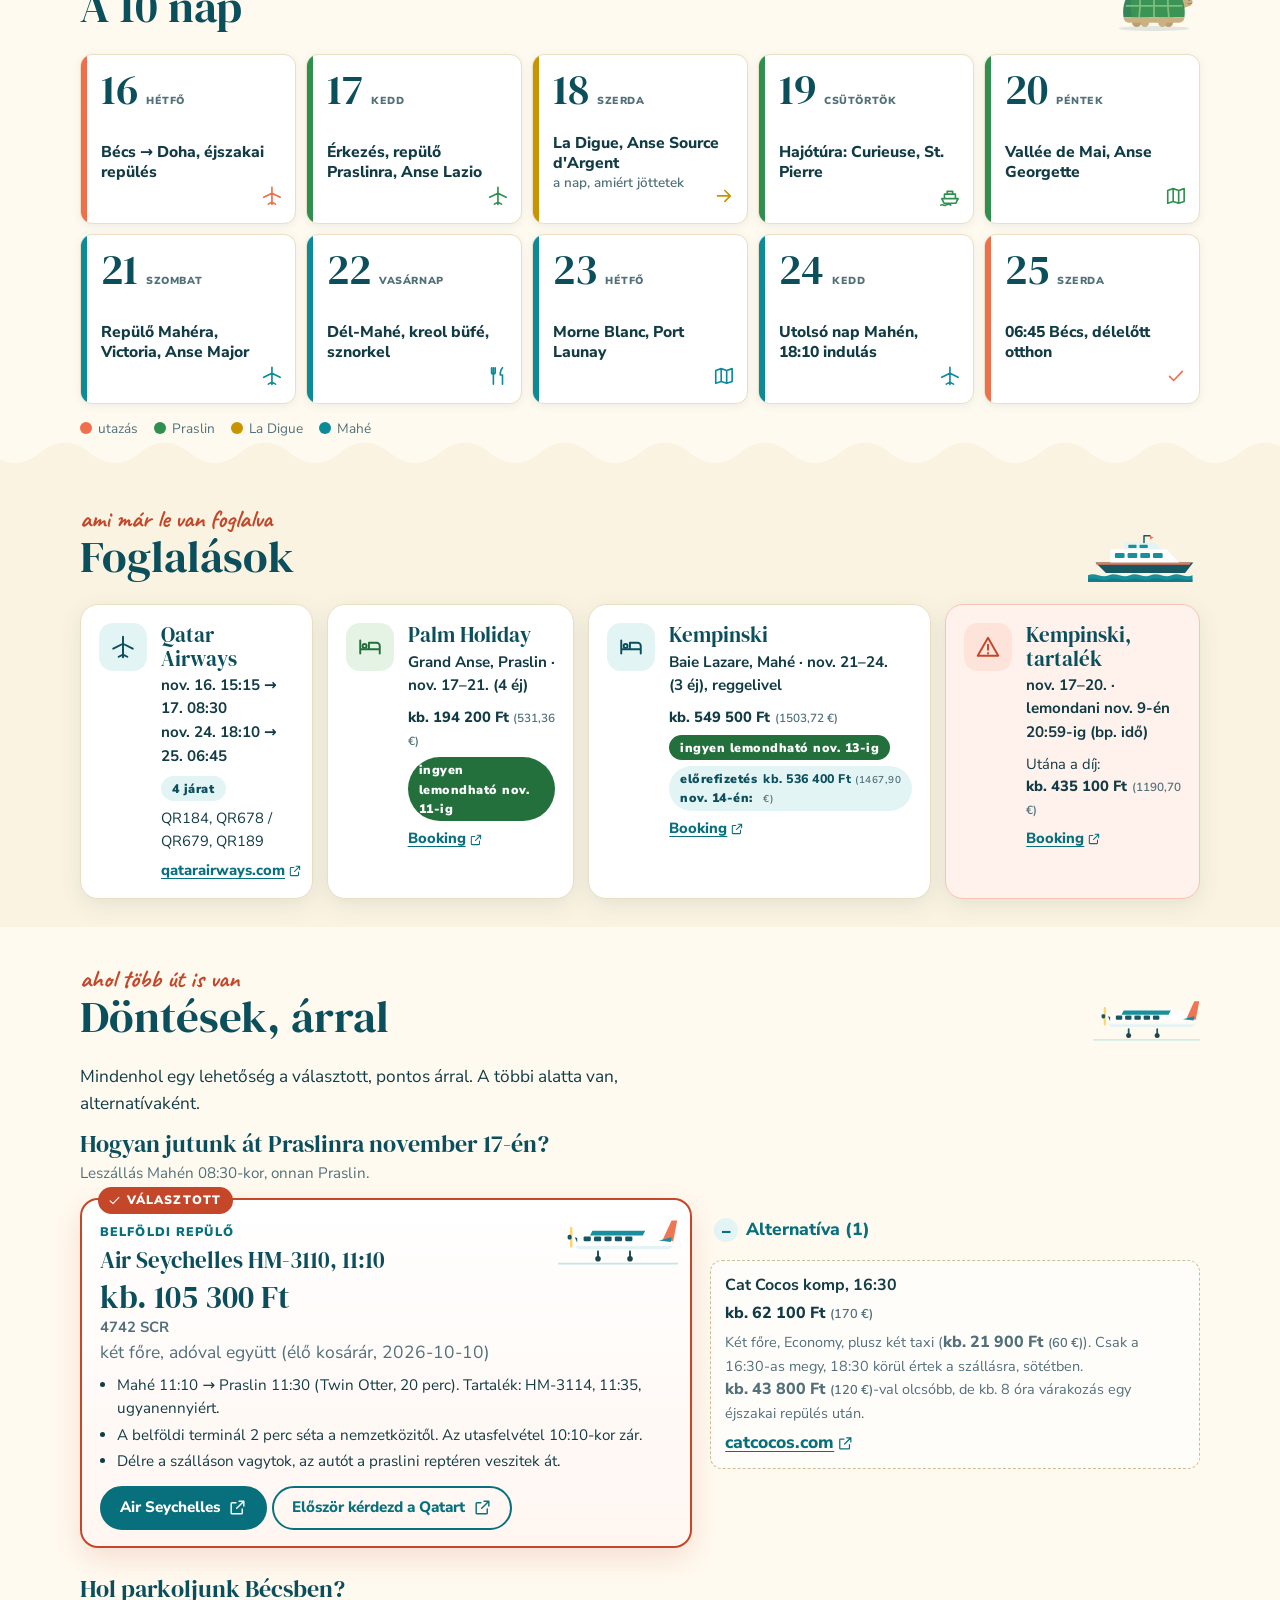
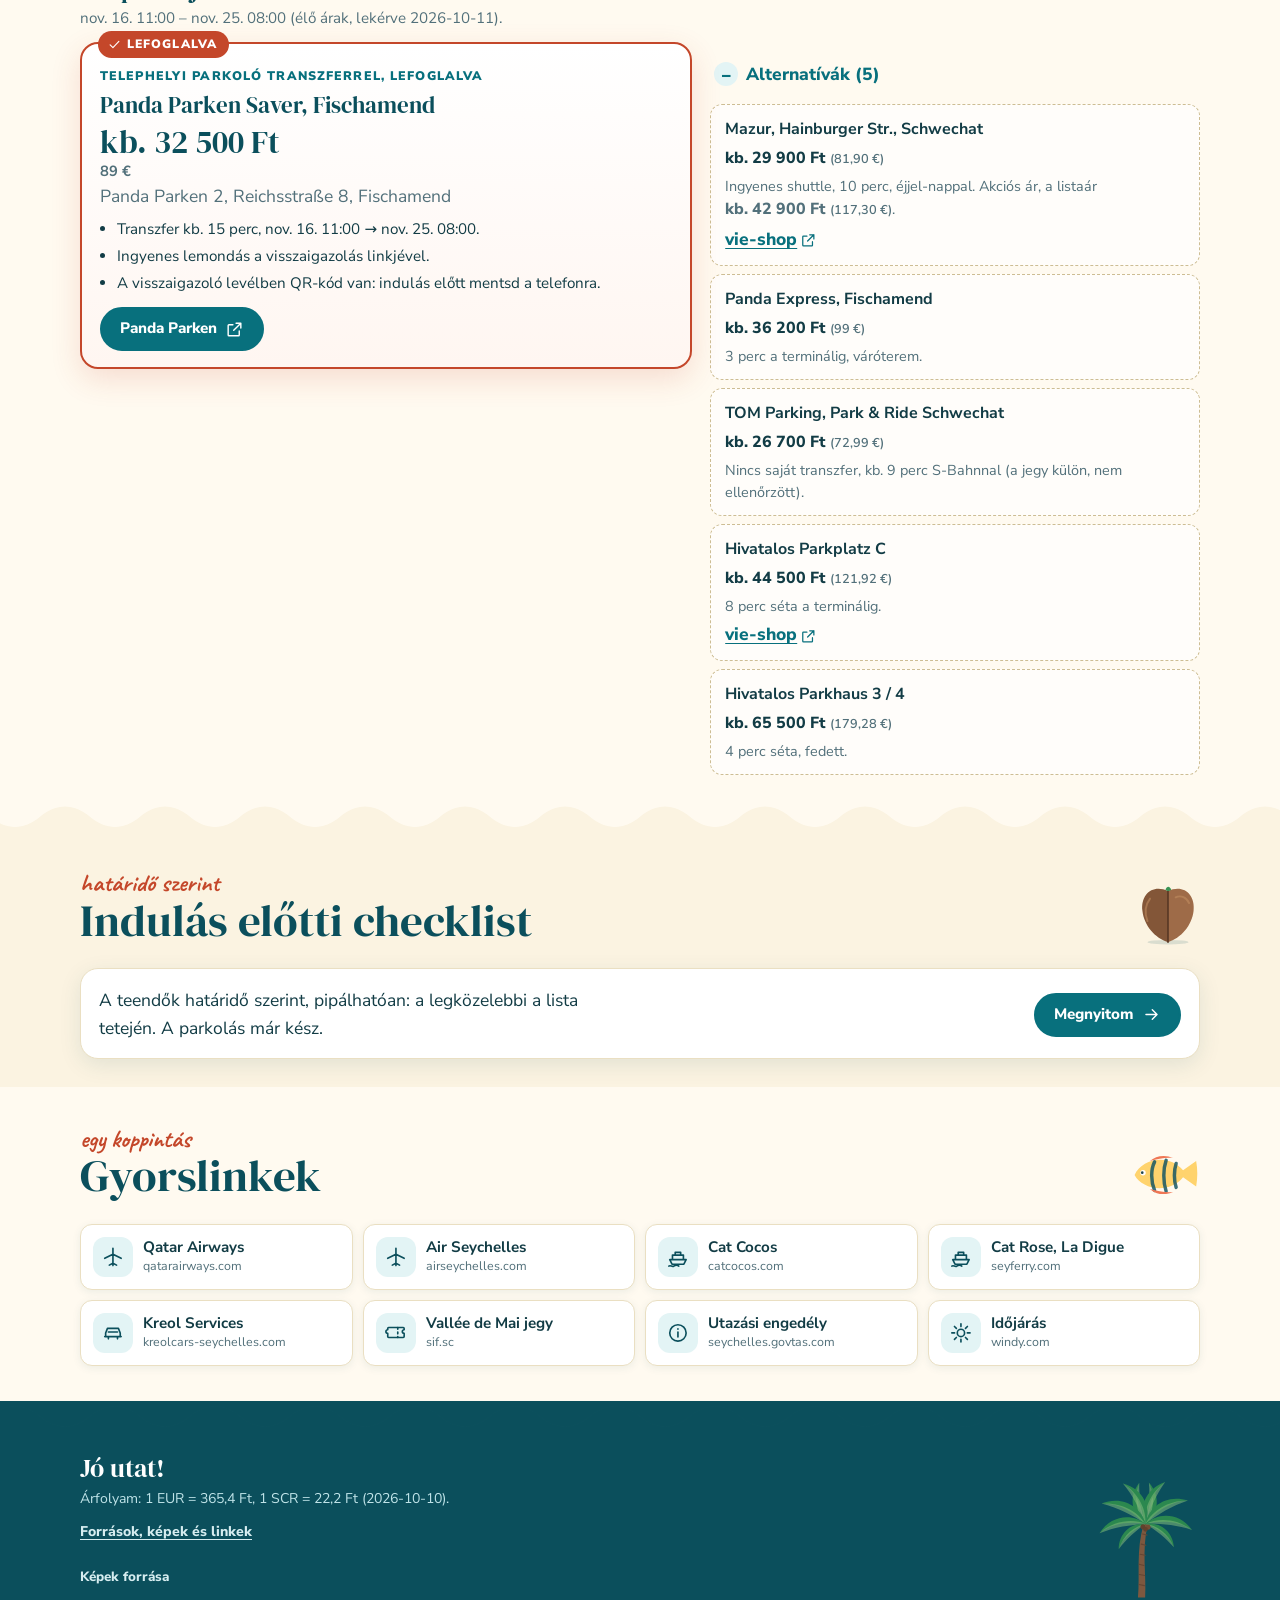
==== commit ef5077de: "update 2026-10-12 18:45" ====
--- a/index.html
+++ b/index.html
@@ -16,8 +16,8 @@
 <div class="changed" role="status">
   <div class="wrap">
     <span class="tag">Mi változott</span>
-    <ul><li><time datetime="2026-10-11">2026-10-11</time> · A bécsi parkolás <b>lefoglalva</b>: Panda Parken Saver, Fischamend.</li><li><time datetime="2026-10-11">2026-10-11</time> · Érkezés <b>repülővel Praslinra</b> (11:10) a komp helyett, mert a 10:30-as kompot nem lehetett volna elérni.</li></ul>
-    <details><summary>+2 további változás</summary><ul><li><time datetime="2026-10-11">2026-10-11</time> · A nap rögtön az Anse Source d'Argent-nal kezdődik, a Nid d'Aigle kimaradt.</li><li><time datetime="2026-10-11">2026-10-11</time> · A Kempinski előrefizetése nov. 14-én esedékes (a lemondási határidő után).</li></ul></details>
+    <ul><li><time datetime="2026-10-12">2026-10-12</time> · Nov. 21.: Mahéra <b>repülővel</b> (09:10) a reggeli komp helyett, így elég 7-kor kelni. Az autókat a reptereken adjátok le és veszitek át.</li><li><time datetime="2026-10-11">2026-10-11</time> · A bécsi parkolás <b>lefoglalva</b>: Panda Parken Saver, Fischamend.</li></ul>
+    <details><summary>+3 további változás</summary><ul><li><time datetime="2026-10-11">2026-10-11</time> · Érkezés <b>repülővel Praslinra</b> (11:10) a komp helyett, mert a 10:30-as kompot nem lehetett volna elérni.</li><li><time datetime="2026-10-11">2026-10-11</time> · A nap rögtön az Anse Source d'Argent-nal kezdődik, a Nid d'Aigle kimaradt.</li><li><time datetime="2026-10-11">2026-10-11</time> · A Kempinski előrefizetése nov. 14-én esedékes (a lemondási határidő után).</li></ul></details>
   </div>
 </div>
 
@@ -54,7 +54,7 @@
       <a href="assets/maps/map1.svg" aria-label="Térkép nagyban"><img src="assets/maps/map1.svg" alt="Térkép: Mahé, Praslin és La Digue, a repülő- és komputakkal" width="900" height="925" loading="lazy"></a>
       <div class="legend">
         <span><i style="border-color:#ef6f4c;border-top-style:dotted"></i>nov. 17.: belföldi repülő Mahéról Praslinra, 20 perc</span>
-        <span><i style="border-color:#0b6e7f;border-top-style:dashed"></i>nov. 21.: Cat Cocos komp Praslinról Mahéra</span>
+        <span><i style="border-color:#0b6e7f;border-top-style:dashed"></i>nov. 21.: repülő Praslinról Mahéra (09:10)</span>
       </div>
     </div>
   </div>
@@ -72,7 +72,7 @@
       <li><a class="day" href="nap-3.html" data-i="ld" data-date="2026-11-18"><div class="n"><b>18</b><span>szerda</span></div><div class="t">La Digue, Anse Source d'Argent<small>a nap, amiért jöttetek</small></div><span class="go"><svg class="ic" aria-hidden="true"><use href="assets/icons.svg#arrow"/></svg></span></a></li>
       <li><a class="day" href="nap-4.html" data-i="pr" data-date="2026-11-19"><div class="n"><b>19</b><span>csütörtök</span></div><div class="t">Hajótúra: Curieuse, St. Pierre</div><span class="go"><svg class="ic" aria-hidden="true"><use href="assets/icons.svg#ferry"/></svg></span></a></li>
       <li><a class="day" href="nap-5.html" data-i="pr" data-date="2026-11-20"><div class="n"><b>20</b><span>péntek</span></div><div class="t">Vallée de Mai, Anse Georgette</div><span class="go"><svg class="ic" aria-hidden="true"><use href="assets/icons.svg#map"/></svg></span></a></li>
-      <li><a class="day" href="nap-6.html" data-i="ma" data-date="2026-11-21"><div class="n"><b>21</b><span>szombat</span></div><div class="t">Komp Mahéra, Victoria, Anse Major</div><span class="go"><svg class="ic" aria-hidden="true"><use href="assets/icons.svg#ferry"/></svg></span></a></li>
+      <li><a class="day" href="nap-6.html" data-i="ma" data-date="2026-11-21"><div class="n"><b>21</b><span>szombat</span></div><div class="t">Repülő Mahéra, Victoria, Anse Major</div><span class="go"><svg class="ic" aria-hidden="true"><use href="assets/icons.svg#plane"/></svg></span></a></li>
       <li><a class="day" href="nap-7.html" data-i="ma" data-date="2026-11-22"><div class="n"><b>22</b><span>vasárnap</span></div><div class="t">Dél-Mahé, kreol büfé, sznorkel</div><span class="go"><svg class="ic" aria-hidden="true"><use href="assets/icons.svg#fork"/></svg></span></a></li>
       <li><a class="day" href="nap-8.html" data-i="ma" data-date="2026-11-23"><div class="n"><b>23</b><span>hétfő</span></div><div class="t">Morne Blanc, Port Launay</div><span class="go"><svg class="ic" aria-hidden="true"><use href="assets/icons.svg#map"/></svg></span></a></li>
       <li><a class="day" href="nap-9-10.html" data-i="ma" data-date="2026-11-24"><div class="n"><b>24</b><span>kedd</span></div><div class="t">Utolsó nap Mahén, 18:10 indulás</div><span class="go"><svg class="ic" aria-hidden="true"><use href="assets/icons.svg#plane"/></svg></span></a></li>
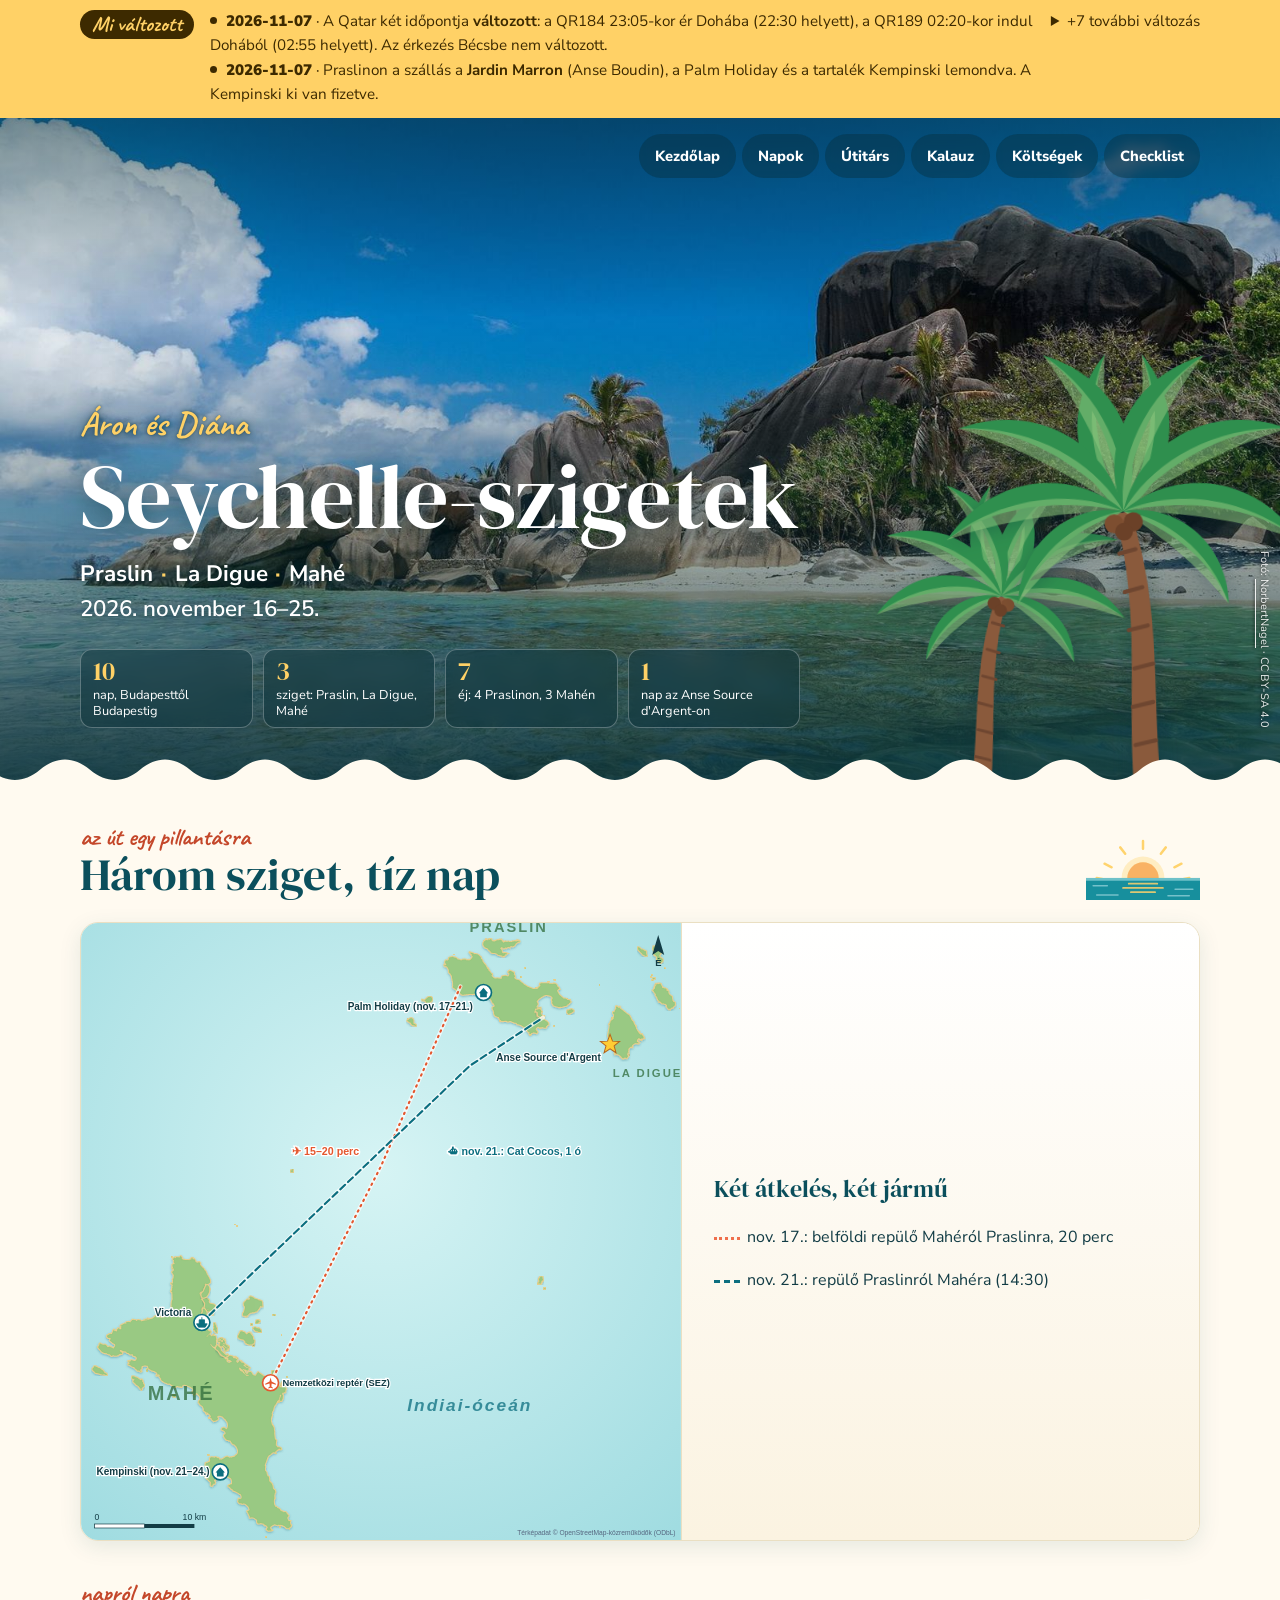
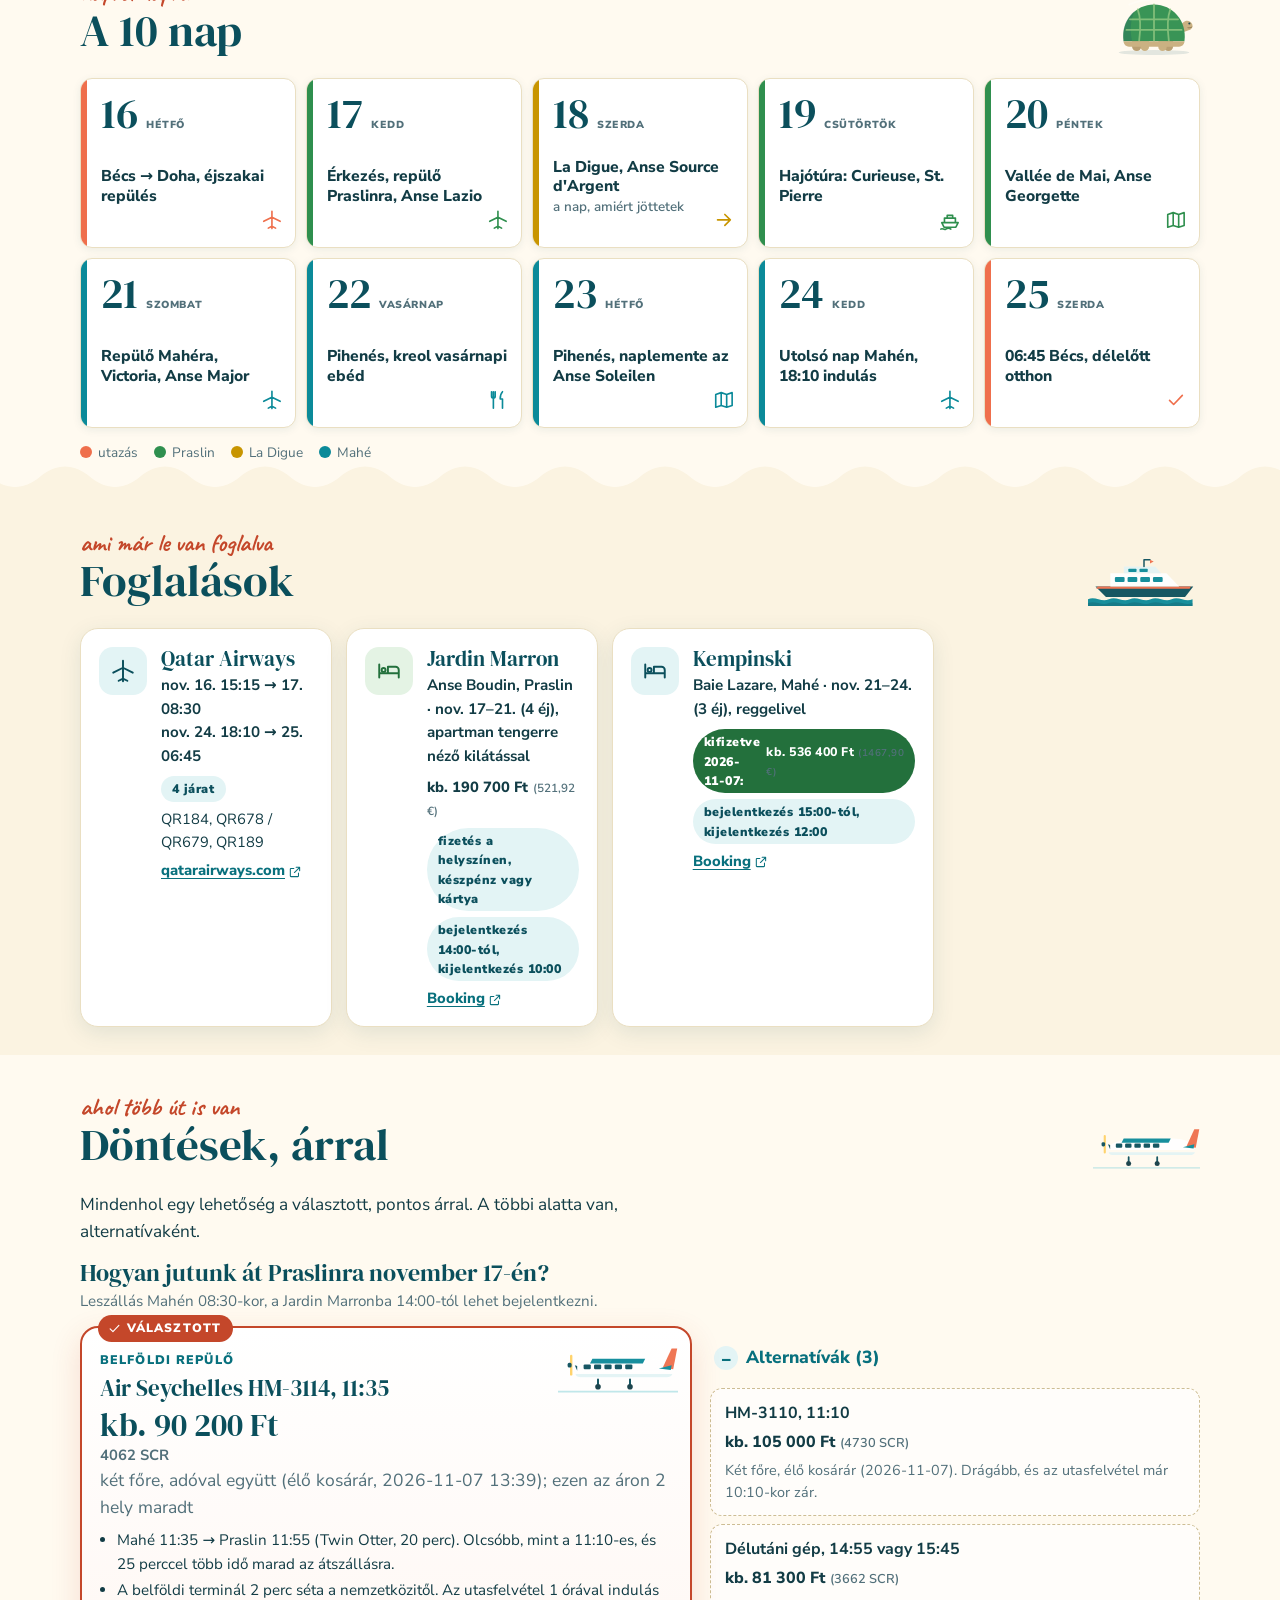
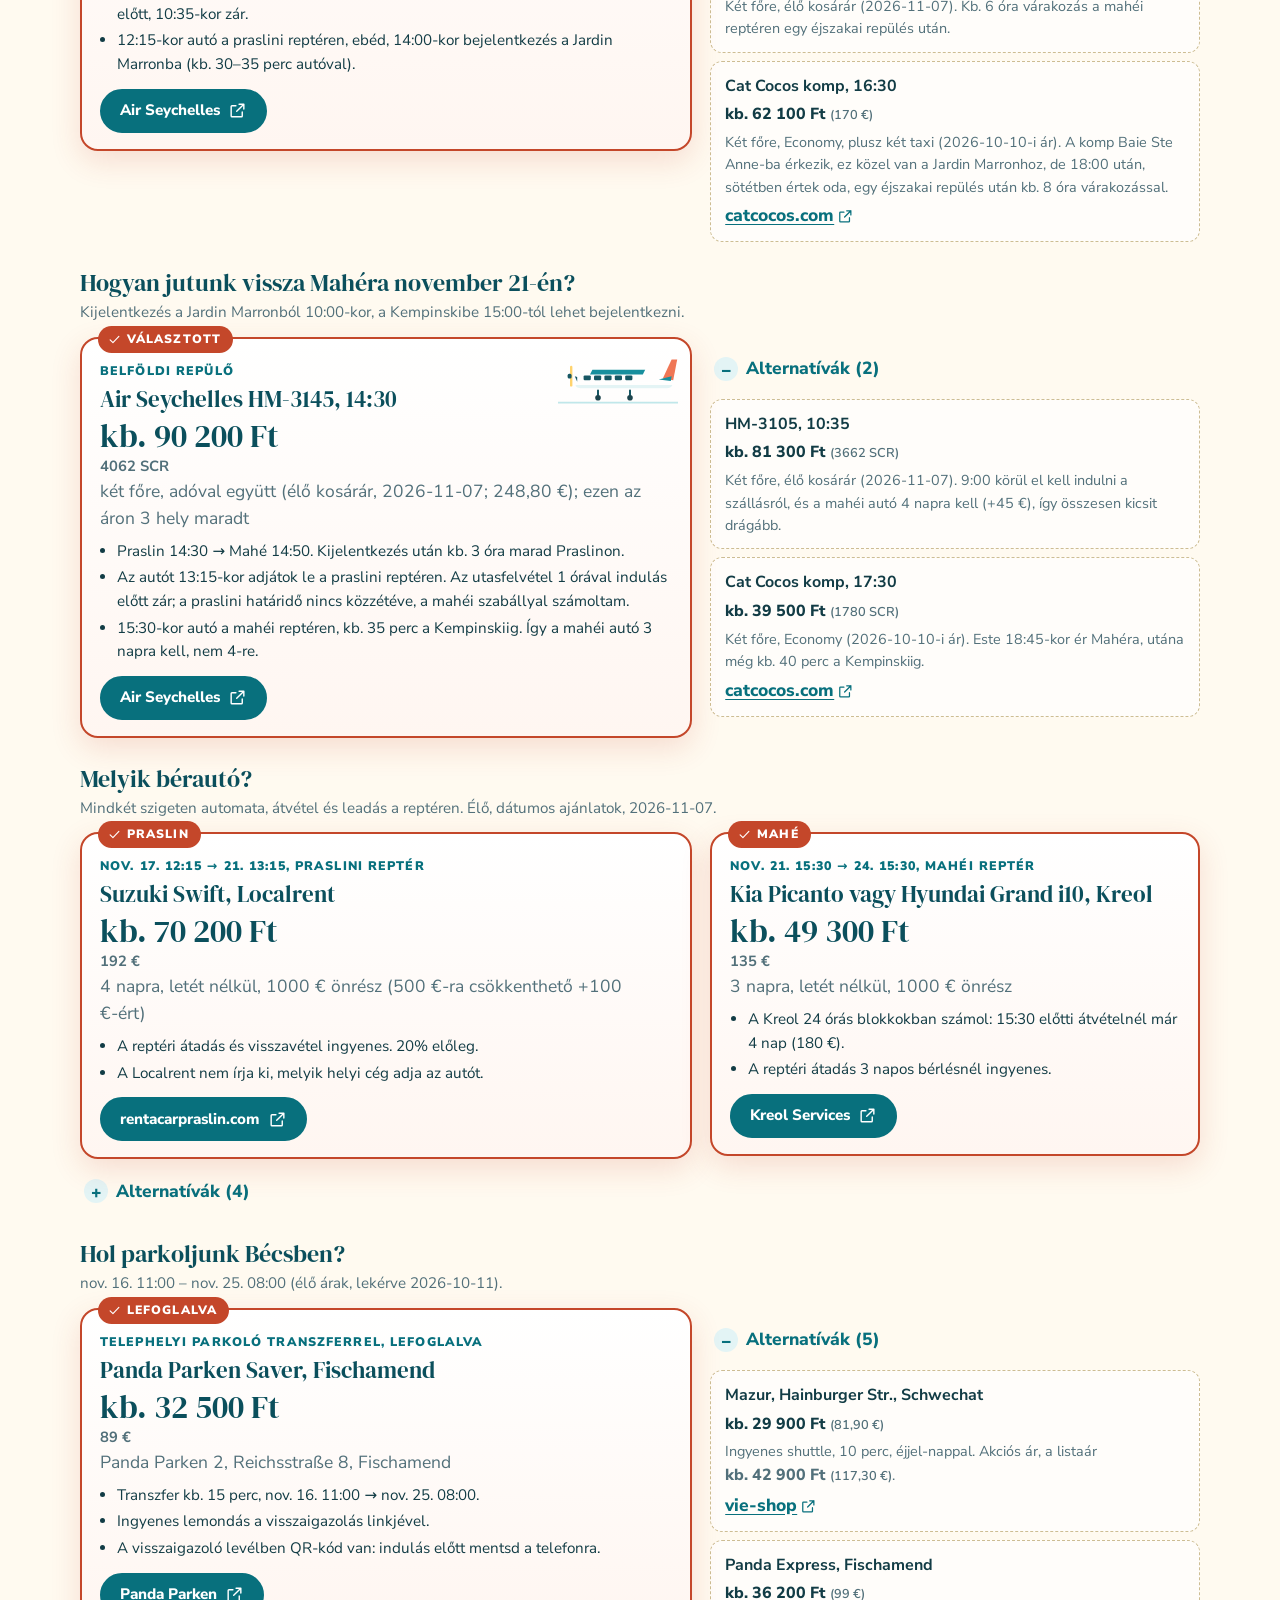
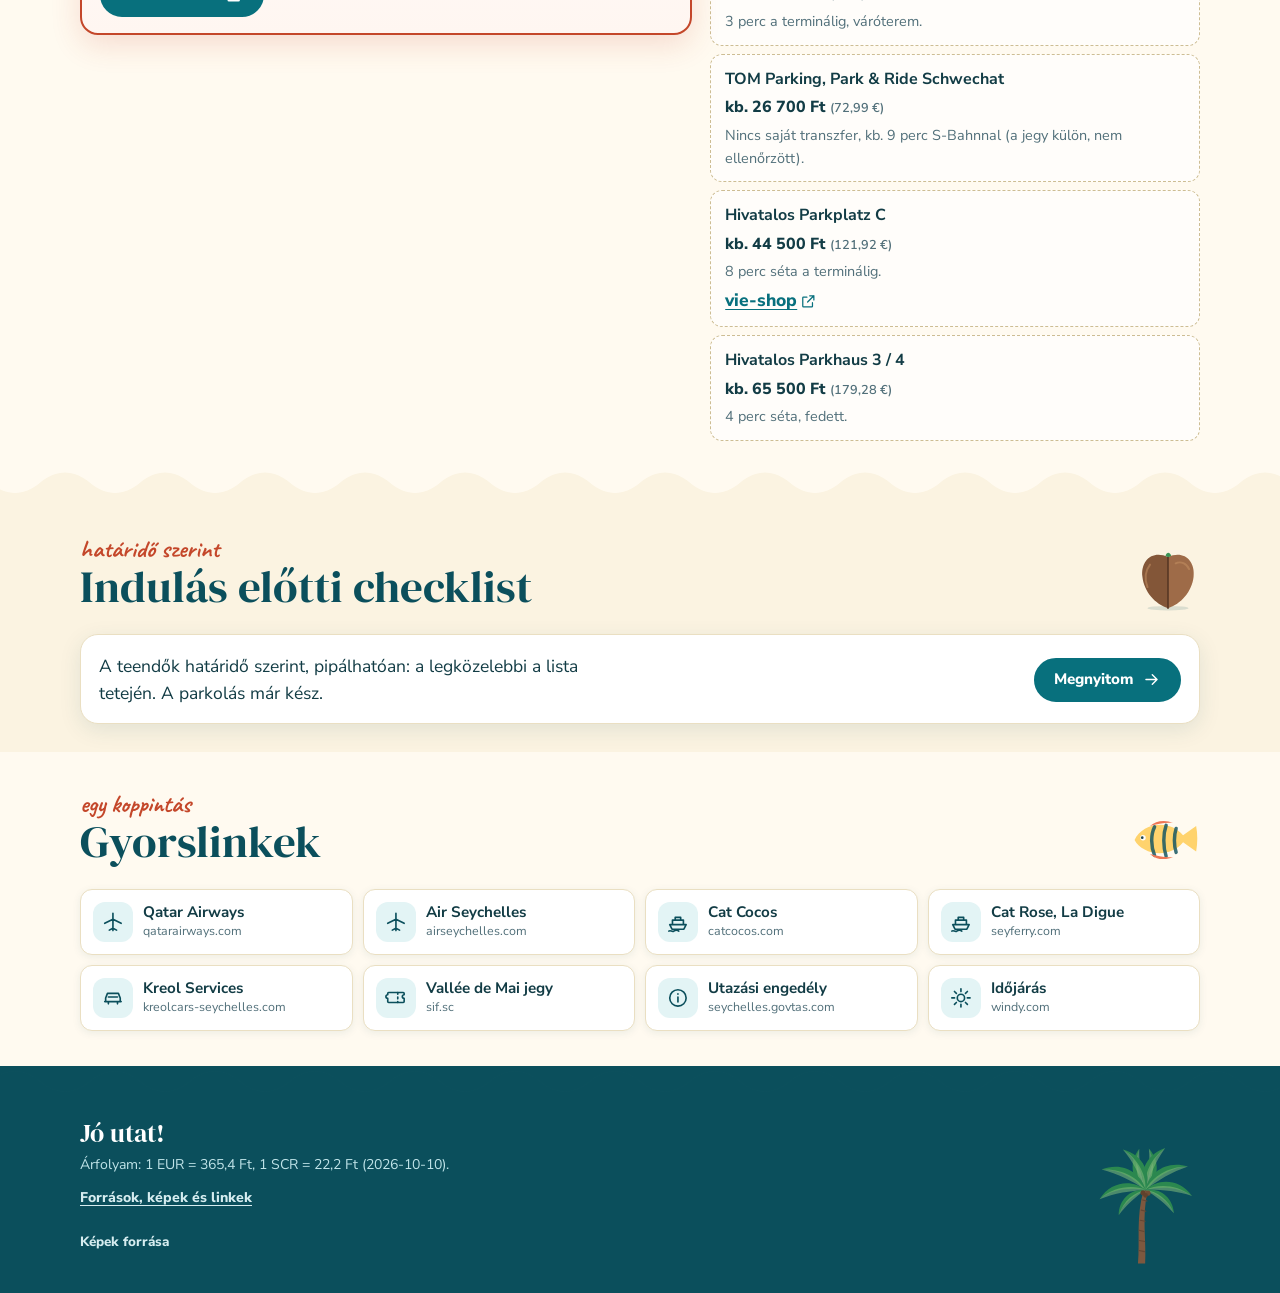
==== commit 4a0161c0: "update 2026-11-07 14:14" ====
--- a/index.html
+++ b/index.html
@@ -16,8 +16,8 @@
 <div class="changed" role="status">
   <div class="wrap">
     <span class="tag">Mi változott</span>
-    <ul><li><time datetime="2026-10-12">2026-10-12</time> · Nov. 21.: Mahéra <b>repülővel</b> (09:10) a reggeli komp helyett, így elég 7-kor kelni. Az autókat a reptereken adjátok le és veszitek át.</li><li><time datetime="2026-10-11">2026-10-11</time> · A bécsi parkolás <b>lefoglalva</b>: Panda Parken Saver, Fischamend.</li></ul>
-    <details><summary>+3 további változás</summary><ul><li><time datetime="2026-10-11">2026-10-11</time> · Érkezés <b>repülővel Praslinra</b> (11:10) a komp helyett, mert a 10:30-as kompot nem lehetett volna elérni.</li><li><time datetime="2026-10-11">2026-10-11</time> · A nap rögtön az Anse Source d'Argent-nal kezdődik, a Nid d'Aigle kimaradt.</li><li><time datetime="2026-10-11">2026-10-11</time> · A Kempinski előrefizetése nov. 14-én esedékes (a lemondási határidő után).</li></ul></details>
+    <ul><li><time datetime="2026-11-07">2026-11-07</time> · A Qatar két időpontja <b>változott</b>: a QR184 23:05-kor ér Dohába (22:30 helyett), a QR189 02:20-kor indul Dohából (02:55 helyett). Az érkezés Bécsbe nem változott.</li><li><time datetime="2026-11-07">2026-11-07</time> · Praslinon a szállás a <b>Jardin Marron</b> (Anse Boudin), a Palm Holiday és a tartalék Kempinski lemondva. A Kempinski ki van fizetve.</li></ul>
+    <details><summary>+7 további változás</summary><ul><li><time datetime="2026-11-07">2026-11-07</time> · Belföldi repülők <b>élő áron</b>: nov. 17. HM-3114 11:35, nov. 21. HM-3145 14:30, mindkettő 4062 SCR két főre. Bérautó Praslinon 192 €, Mahén 135 €.</li><li><time datetime="2026-11-07">2026-11-07</time> · A Kempinskis napok <b>pihenőnapok</b>: naponta egy, 1–2 órás program.</li><li><time datetime="2026-10-12">2026-10-12</time> · Nov. 21.: Mahéra <b>repülővel</b> (09:10) a reggeli komp helyett, így elég 7-kor kelni. Az autókat a reptereken adjátok le és veszitek át.</li><li><time datetime="2026-10-11">2026-10-11</time> · A bécsi parkolás <b>lefoglalva</b>: Panda Parken Saver, Fischamend.</li><li><time datetime="2026-10-11">2026-10-11</time> · Érkezés <b>repülővel Praslinra</b> (11:10) a komp helyett, mert a 10:30-as kompot nem lehetett volna elérni.</li><li><time datetime="2026-10-11">2026-10-11</time> · A nap rögtön az Anse Source d'Argent-nal kezdődik, a Nid d'Aigle kimaradt.</li><li><time datetime="2026-10-11">2026-10-11</time> · A Kempinski előrefizetése nov. 14-én esedékes (a lemondási határidő után).</li></ul></details>
   </div>
 </div>
 
@@ -54,7 +54,7 @@
       <a href="assets/maps/map1.svg" aria-label="Térkép nagyban"><img src="assets/maps/map1.svg" alt="Térkép: Mahé, Praslin és La Digue, a repülő- és komputakkal" width="900" height="925" loading="lazy"></a>
       <div class="legend">
         <span><i style="border-color:#ef6f4c;border-top-style:dotted"></i>nov. 17.: belföldi repülő Mahéról Praslinra, 20 perc</span>
-        <span><i style="border-color:#0b6e7f;border-top-style:dashed"></i>nov. 21.: repülő Praslinról Mahéra (09:10)</span>
+        <span><i style="border-color:#0b6e7f;border-top-style:dashed"></i>nov. 21.: repülő Praslinról Mahéra (14:30)</span>
       </div>
     </div>
   </div>
@@ -73,8 +73,8 @@
       <li><a class="day" href="nap-4.html" data-i="pr" data-date="2026-11-19"><div class="n"><b>19</b><span>csütörtök</span></div><div class="t">Hajótúra: Curieuse, St. Pierre</div><span class="go"><svg class="ic" aria-hidden="true"><use href="assets/icons.svg#ferry"/></svg></span></a></li>
       <li><a class="day" href="nap-5.html" data-i="pr" data-date="2026-11-20"><div class="n"><b>20</b><span>péntek</span></div><div class="t">Vallée de Mai, Anse Georgette</div><span class="go"><svg class="ic" aria-hidden="true"><use href="assets/icons.svg#map"/></svg></span></a></li>
       <li><a class="day" href="nap-6.html" data-i="ma" data-date="2026-11-21"><div class="n"><b>21</b><span>szombat</span></div><div class="t">Repülő Mahéra, Victoria, Anse Major</div><span class="go"><svg class="ic" aria-hidden="true"><use href="assets/icons.svg#plane"/></svg></span></a></li>
-      <li><a class="day" href="nap-7.html" data-i="ma" data-date="2026-11-22"><div class="n"><b>22</b><span>vasárnap</span></div><div class="t">Dél-Mahé, kreol büfé, sznorkel</div><span class="go"><svg class="ic" aria-hidden="true"><use href="assets/icons.svg#fork"/></svg></span></a></li>
-      <li><a class="day" href="nap-8.html" data-i="ma" data-date="2026-11-23"><div class="n"><b>23</b><span>hétfő</span></div><div class="t">Morne Blanc, Port Launay</div><span class="go"><svg class="ic" aria-hidden="true"><use href="assets/icons.svg#map"/></svg></span></a></li>
+      <li><a class="day" href="nap-7.html" data-i="ma" data-date="2026-11-22"><div class="n"><b>22</b><span>vasárnap</span></div><div class="t">Pihenés, kreol vasárnapi ebéd</div><span class="go"><svg class="ic" aria-hidden="true"><use href="assets/icons.svg#fork"/></svg></span></a></li>
+      <li><a class="day" href="nap-8.html" data-i="ma" data-date="2026-11-23"><div class="n"><b>23</b><span>hétfő</span></div><div class="t">Pihenés, naplemente az Anse Soleilen</div><span class="go"><svg class="ic" aria-hidden="true"><use href="assets/icons.svg#map"/></svg></span></a></li>
       <li><a class="day" href="nap-9-10.html" data-i="ma" data-date="2026-11-24"><div class="n"><b>24</b><span>kedd</span></div><div class="t">Utolsó nap Mahén, 18:10 indulás</div><span class="go"><svg class="ic" aria-hidden="true"><use href="assets/icons.svg#plane"/></svg></span></a></li>
       <li><a class="day" href="nap-9-10.html" data-i="tr" data-date="2026-11-25"><div class="n"><b>25</b><span>szerda</span></div><div class="t">06:45 Bécs, délelőtt otthon</div><span class="go"><svg class="ic" aria-hidden="true"><use href="assets/icons.svg#check"/></svg></span></a></li>
     </ol>
@@ -98,21 +98,15 @@
       </article>
       <article class="card">
         <div class="ico" style="background:#e4f3e4;color:var(--palm-d)"><svg class="ic" aria-hidden="true"><use href="assets/icons.svg#bed"/></svg></div>
-        <h3>Palm Holiday</h3>
-        <div class="when">Grand Anse, Praslin · nov. 17–21. (4&nbsp;éj)</div>
-        <div class="meta"><span class="ar"><span class="ar-ft">kb. 194 200 Ft</span><span class="ar-eredeti">531,36 €</span></span> <span class="chip ok">ingyen lemondható nov. 11-ig</span> <a class="lnk" href="https://www.booking.com" target="_blank" rel="noopener">Booking<svg class="ic" aria-hidden="true"><use href="assets/icons.svg#ext"/></svg></a></div>
+        <h3>Jardin Marron</h3>
+        <div class="when">Anse Boudin, Praslin · nov. 17–21. (4&nbsp;éj), apartman tengerre néző kilátással</div>
+        <div class="meta"><span class="ar"><span class="ar-ft">kb. 190 700 Ft</span><span class="ar-eredeti">521,92 €</span></span> <span class="chip">fizetés a helyszínen, készpénz vagy kártya</span> <span class="chip">bejelentkezés 14:00-tól, kijelentkezés 10:00</span> <a class="lnk" href="https://www.booking.com" target="_blank" rel="noopener">Booking<svg class="ic" aria-hidden="true"><use href="assets/icons.svg#ext"/></svg></a></div>
       </article>
       <article class="card">
         <div class="ico"><svg class="ic" aria-hidden="true"><use href="assets/icons.svg#bed"/></svg></div>
         <h3>Kempinski</h3>
         <div class="when">Baie Lazare, Mahé · nov. 21–24. (3&nbsp;éj), reggelivel</div>
-        <div class="meta"><span class="ar"><span class="ar-ft">kb. 549 500 Ft</span><span class="ar-eredeti">1503,72 €</span></span> <span class="chip ok">ingyen lemondható nov. 13-ig</span> <span class="chip">előrefizetés nov. 14-én: <span class="ar"><span class="ar-ft">kb. 536 400 Ft</span><span class="ar-eredeti">1467,90 €</span></span></span> <a class="lnk" href="https://www.booking.com" target="_blank" rel="noopener">Booking<svg class="ic" aria-hidden="true"><use href="assets/icons.svg#ext"/></svg></a></div>
-      </article>
-      <article class="card crit">
-        <div class="ico" style="background:#fde3da;color:var(--coral-d)"><svg class="ic" aria-hidden="true"><use href="assets/icons.svg#alert"/></svg></div>
-        <h3>Kempinski, tartalék</h3>
-        <div class="when">nov. 17–20. · lemondani nov. 9-én 20:59-ig (bp. idő)</div>
-        <div class="meta"><span>Utána a díj: <span class="ar"><span class="ar-ft">kb. 435 100 Ft</span><span class="ar-eredeti">1190,70 €</span></span></span> <a class="lnk" href="https://www.booking.com" target="_blank" rel="noopener">Booking<svg class="ic" aria-hidden="true"><use href="assets/icons.svg#ext"/></svg></a></div>
+        <div class="meta"><span class="chip ok">kifizetve 2026-11-07: <span class="ar"><span class="ar-ft">kb. 536 400 Ft</span><span class="ar-eredeti">1467,90 €</span></span></span> <span class="chip">bejelentkezés 15:00-tól, kijelentkezés 12:00</span> <a class="lnk" href="https://www.booking.com" target="_blank" rel="noopener">Booking<svg class="ic" aria-hidden="true"><use href="assets/icons.svg#ext"/></svg></a></div>
       </article>
     </div>
   </div>
@@ -128,33 +122,115 @@
 
     <section class="optgroup" aria-labelledby="g1">
       <h3 id="g1">Hogyan jutunk át Praslinra november 17-én?</h3>
-      <p class="q">Leszállás Mahén 08:30-kor, onnan Praslin.</p>
+      <p class="q">Leszállás Mahén 08:30-kor, a Jardin Marronba 14:00-tól lehet bejelentkezni.</p>
       <div class="grid2">
         <article class="opt sel">
           <span class="flag"><svg class="ic" aria-hidden="true"><use href="assets/icons.svg#check"/></svg>Választott</span>
           <img class="illo" src="assets/ill/twinotter.svg" alt="">
           <h4>Belföldi repülő</h4>
-          <h3>Air Seychelles HM-3110, 11:10</h3>
-          <div class="big"><span class="ar"><span class="ar-ft">kb. 105 300 Ft</span><span class="ar-eredeti">4742 SCR</span></span></div>
-          <p class="small" style="margin:2px 0 0;color:var(--muted)">két főre, adóval együtt (élő kosárár, 2026-10-10)</p>
-          <ul>
-            <li>Mahé 11:10 → Praslin 11:30 (Twin Otter, 20 perc). Tartalék: HM-3114, 11:35, ugyanennyiért.</li>
-            <li>A belföldi terminál 2 perc séta a nemzetközitől. Az utasfelvétel 10:10-kor zár.</li>
-            <li>Délre a szálláson vagytok, az autót a praslini reptéren veszitek át.</li>
+          <h3>Air Seychelles HM-3114, 11:35</h3>
+          <div class="big"><span class="ar"><span class="ar-ft">kb. 90 200 Ft</span><span class="ar-eredeti">4062 SCR</span></span></div>
+          <p class="small" style="margin:2px 0 0;color:var(--muted)">két főre, adóval együtt (élő kosárár, 2026-11-07 13:39); ezen az áron 2 hely maradt</p>
+          <ul>
+            <li>Mahé 11:35 → Praslin 11:55 (Twin Otter, 20 perc). Olcsóbb, mint a 11:10-es, és 25 perccel több idő marad az átszállásra.</li>
+            <li>A belföldi terminál 2 perc séta a nemzetközitől. Az utasfelvétel 1 órával indulás előtt, 10:35-kor zár.</li>
+            <li>12:15-kor autó a praslini reptéren, ebéd, 14:00-kor bejelentkezés a Jardin Marronba (kb. 30–35 perc autóval).</li>
           </ul>
           <a class="btn" href="https://www.airseychelles.com" target="_blank" rel="noopener">Air Seychelles<svg class="ic" aria-hidden="true"><use href="assets/icons.svg#ext"/></svg></a>
-          <a class="btn ghost" href="https://www.qatarairways.com" target="_blank" rel="noopener">Először kérdezd a Qatart<svg class="ic" aria-hidden="true"><use href="assets/icons.svg#ext"/></svg></a>
         </article>
         <details class="alts" open>
-          <summary>Alternatíva (1)</summary>
+          <summary>Alternatívák (3)</summary>
+          <div class="alt">
+            <b>HM-3110, 11:10</b>
+            <span class="ar"><span class="ar-ft">kb. 105 000 Ft</span><span class="ar-eredeti">4730 SCR</span></span>
+            <p>Két főre, élő kosárár (2026-11-07). Drágább, és az utasfelvétel már 10:10-kor zár.</p>
+          </div>
+          <div class="alt">
+            <b>Délutáni gép, 14:55 vagy 15:45</b>
+            <span class="ar"><span class="ar-ft">kb. 81 300 Ft</span><span class="ar-eredeti">3662 SCR</span></span>
+            <p>Két főre, élő kosárár (2026-11-07). Kb. 6 óra várakozás a mahéi reptéren egy éjszakai repülés után.</p>
+          </div>
           <div class="alt">
             <b>Cat Cocos komp, 16:30</b>
             <span class="ar"><span class="ar-ft">kb. 62 100 Ft</span><span class="ar-eredeti">170 €</span></span>
-            <p>Két főre, Economy, plusz két taxi (<span class="ar"><span class="ar-ft">kb. 21 900 Ft</span><span class="ar-eredeti">60 €</span></span>). Csak a 16:30-as megy, 18:30 körül értek a szállásra, sötétben. <span class="ar"><span class="ar-ft">kb. 43 800 Ft</span><span class="ar-eredeti">120 €</span></span>-val olcsóbb, de kb. 8 óra várakozás egy éjszakai repülés után.</p>
+            <p>Két főre, Economy, plusz két taxi (2026-10-10-i ár). A komp Baie Ste Anne-ba érkezik, ez közel van a Jardin Marronhoz, de 18:00 után, sötétben értek oda, egy éjszakai repülés után kb. 8 óra várakozással.</p>
             <a class="lnk" href="https://www.catcocos.com" target="_blank" rel="noopener">catcocos.com<svg class="ic" aria-hidden="true"><use href="assets/icons.svg#ext"/></svg></a>
           </div>
         </details>
       </div>
+    </section>
+
+    <section class="optgroup" aria-labelledby="g1b">
+      <h3 id="g1b">Hogyan jutunk vissza Mahéra november 21-én?</h3>
+      <p class="q">Kijelentkezés a Jardin Marronból 10:00-kor, a Kempinskibe 15:00-tól lehet bejelentkezni.</p>
+      <div class="grid2">
+        <article class="opt sel">
+          <span class="flag"><svg class="ic" aria-hidden="true"><use href="assets/icons.svg#check"/></svg>Választott</span>
+          <img class="illo" src="assets/ill/twinotter.svg" alt="">
+          <h4>Belföldi repülő</h4>
+          <h3>Air Seychelles HM-3145, 14:30</h3>
+          <div class="big"><span class="ar"><span class="ar-ft">kb. 90 200 Ft</span><span class="ar-eredeti">4062 SCR</span></span></div>
+          <p class="small" style="margin:2px 0 0;color:var(--muted)">két főre, adóval együtt (élő kosárár, 2026-11-07; 248,80 €); ezen az áron 3 hely maradt</p>
+          <ul>
+            <li>Praslin 14:30 → Mahé 14:50. Kijelentkezés után kb. 3 óra marad Praslinon.</li>
+            <li>Az autót 13:15-kor adjátok le a praslini reptéren. Az utasfelvétel 1 órával indulás előtt zár; a praslini határidő nincs közzétéve, a mahéi szabállyal számoltam.</li>
+            <li>15:30-kor autó a mahéi reptéren, kb. 35 perc a Kempinskiig. Így a mahéi autó 3 napra kell, nem 4-re.</li>
+          </ul>
+          <a class="btn" href="https://www.airseychelles.com" target="_blank" rel="noopener">Air Seychelles<svg class="ic" aria-hidden="true"><use href="assets/icons.svg#ext"/></svg></a>
+        </article>
+        <details class="alts" open>
+          <summary>Alternatívák (2)</summary>
+          <div class="alt">
+            <b>HM-3105, 10:35</b>
+            <span class="ar"><span class="ar-ft">kb. 81 300 Ft</span><span class="ar-eredeti">3662 SCR</span></span>
+            <p>Két főre, élő kosárár (2026-11-07). 9:00 körül el kell indulni a szállásról, és a mahéi autó 4 napra kell (+45 €), így összesen kicsit drágább.</p>
+          </div>
+          <div class="alt">
+            <b>Cat Cocos komp, 17:30</b>
+            <span class="ar"><span class="ar-ft">kb. 39 500 Ft</span><span class="ar-eredeti">1780 SCR</span></span>
+            <p>Két főre, Economy (2026-10-10-i ár). Este 18:45-kor ér Mahéra, utána még kb. 40 perc a Kempinskiig.</p>
+            <a class="lnk" href="https://www.catcocos.com" target="_blank" rel="noopener">catcocos.com<svg class="ic" aria-hidden="true"><use href="assets/icons.svg#ext"/></svg></a>
+          </div>
+        </details>
+      </div>
+    </section>
+
+    <section class="optgroup" aria-labelledby="g1c">
+      <h3 id="g1c">Melyik bérautó?</h3>
+      <p class="q">Mindkét szigeten automata, átvétel és leadás a reptéren. Élő, dátumos ajánlatok, 2026-11-07.</p>
+      <div class="grid2">
+        <article class="opt sel">
+          <span class="flag"><svg class="ic" aria-hidden="true"><use href="assets/icons.svg#check"/></svg>Praslin</span>
+          <h4>nov. 17. 12:15 → 21. 13:15, praslini reptér</h4>
+          <h3>Suzuki Swift, Localrent</h3>
+          <div class="big"><span class="ar"><span class="ar-ft">kb. 70 200 Ft</span><span class="ar-eredeti">192 €</span></span></div>
+          <p class="small" style="margin:2px 0 0;color:var(--muted)">4 napra, letét nélkül, 1000 € önrész (500 €-ra csökkenthető +100 €-ért)</p>
+          <ul>
+            <li>A reptéri átadás és visszavétel ingyenes. 20% előleg.</li>
+            <li>A Localrent nem írja ki, melyik helyi cég adja az autót.</li>
+          </ul>
+          <a class="btn" href="https://rentacarpraslin.com/" target="_blank" rel="noopener">rentacarpraslin.com<svg class="ic" aria-hidden="true"><use href="assets/icons.svg#ext"/></svg></a>
+        </article>
+        <article class="opt sel">
+          <span class="flag"><svg class="ic" aria-hidden="true"><use href="assets/icons.svg#check"/></svg>Mahé</span>
+          <h4>nov. 21. 15:30 → 24. 15:30, mahéi reptér</h4>
+          <h3>Kia Picanto vagy Hyundai Grand i10, Kreol</h3>
+          <div class="big"><span class="ar"><span class="ar-ft">kb. 49 300 Ft</span><span class="ar-eredeti">135 €</span></span></div>
+          <p class="small" style="margin:2px 0 0;color:var(--muted)">3 napra, letét nélkül, 1000 € önrész</p>
+          <ul>
+            <li>A Kreol 24 órás blokkokban számol: 15:30 előtti átvételnél már 4 nap (180 €).</li>
+            <li>A reptéri átadás 3 napos bérlésnél ingyenes.</li>
+          </ul>
+          <a class="btn" href="https://kreolcars-seychelles.com" target="_blank" rel="noopener">Kreol Services<svg class="ic" aria-hidden="true"><use href="assets/icons.svg#ext"/></svg></a>
+        </article>
+      </div>
+      <details class="alts">
+        <summary>Alternatívák (4)</summary>
+        <div class="alt"><b>Praslin: Kreol Hyundai Grand i10</b><span class="ar"><span class="ar-ft">kb. 57 000 Ft</span><span class="ar-eredeti">156 €</span></span><p>Ez lenne a legolcsóbb, de a foglalómotor szerint „Not Available – Contact Us”. Egy e-maillel érdemes rákérdezni. A Kreol 30 perc túllépésért is 5. napot számol.</p></div>
+        <div class="alt"><b>Praslin: Kreol Suzuki Ertiga</b><span class="ar"><span class="ar-ft">kb. 102 300 Ft</span><span class="ar-eredeti">280 €</span></span><p>Az egyetlen még foglalható Kreol-autó, 1500 € önrész.</p></div>
+        <div class="alt"><b>Mahé: Localrent Kia Picanto</b><span class="ar"><span class="ar-ft">kb. 49 300 Ft</span><span class="ar-eredeti">135 €</span></span><p>Ugyanannyi, 800 € önrész, ingyenes lemondás.</p></div>
+        <div class="alt"><b>Mahé: VIP Cars, legolcsóbb automata</b><span class="ar"><span class="ar-ft">kb. 53 500 Ft</span><span class="ar-eredeti">146,52 €</span></span><p>3 napra.</p></div>
+      </details>
     </section>
 
     <section class="optgroup" aria-labelledby="g2">
